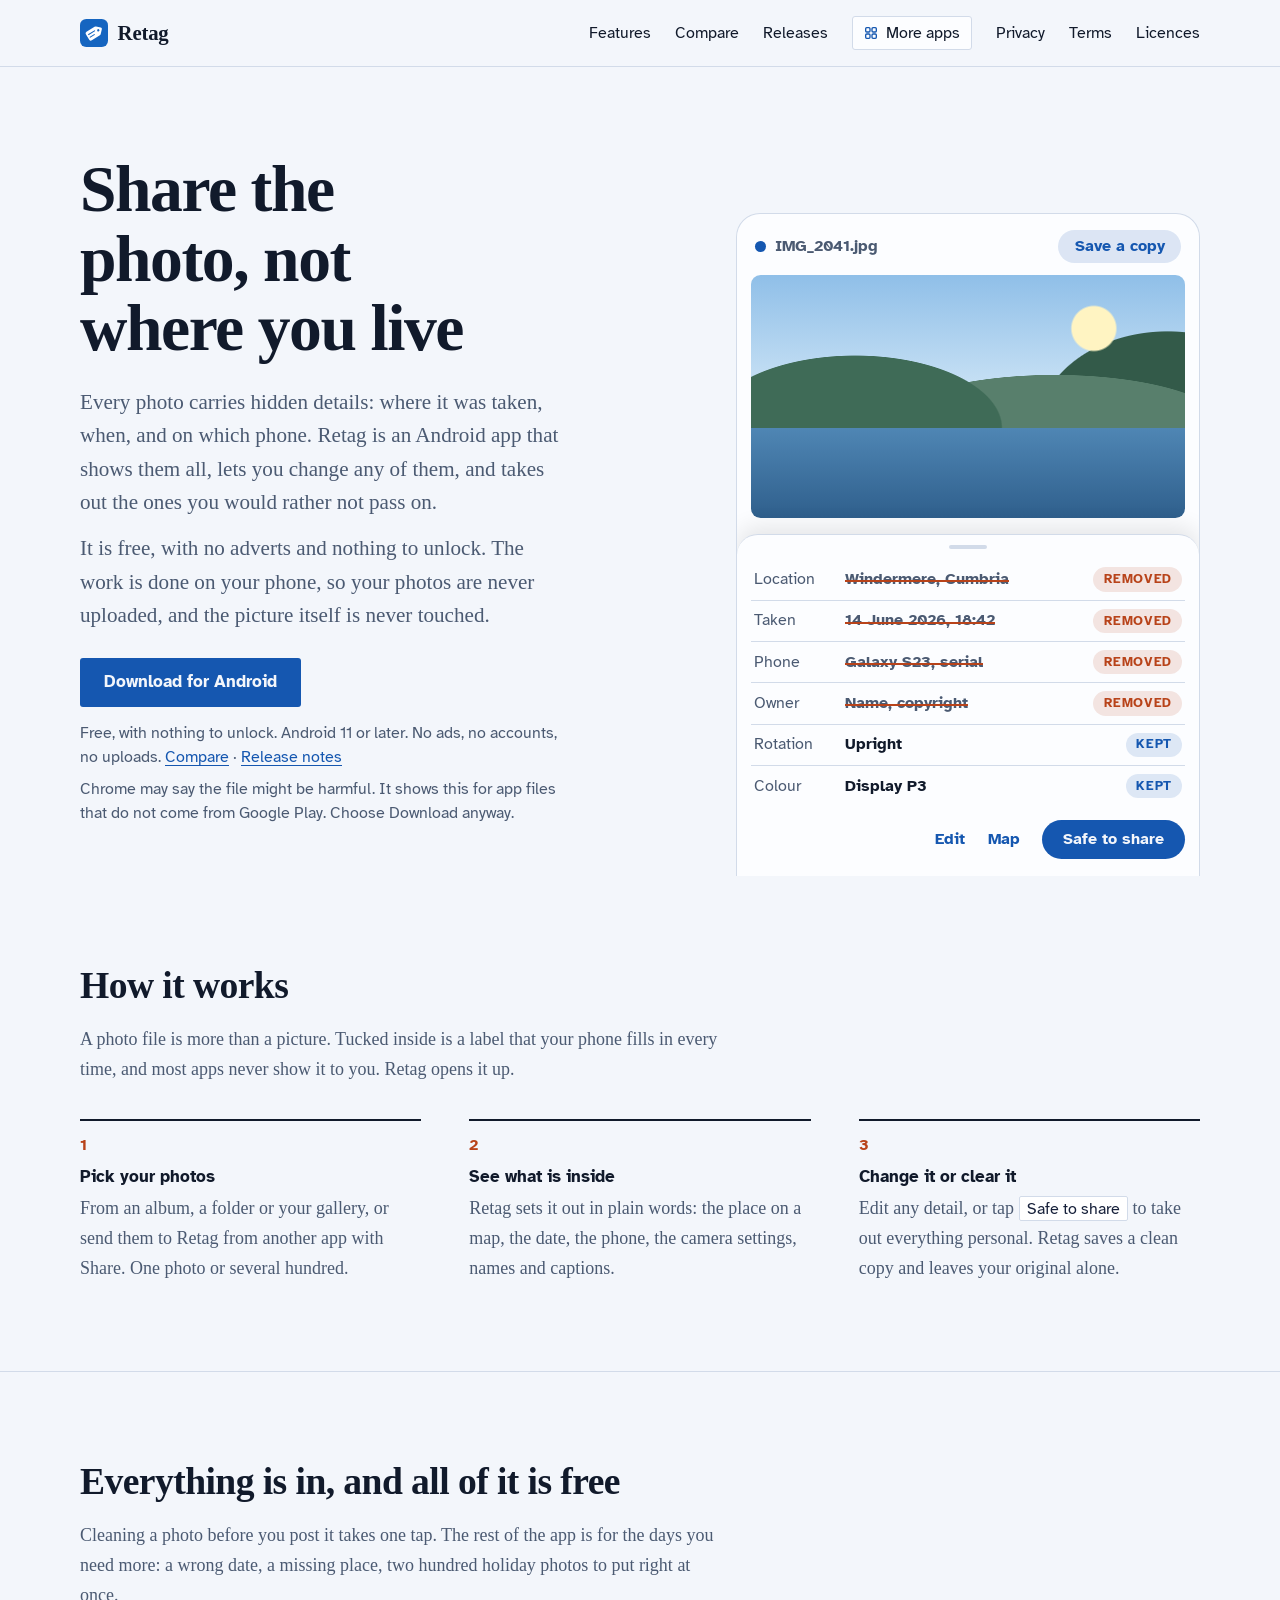
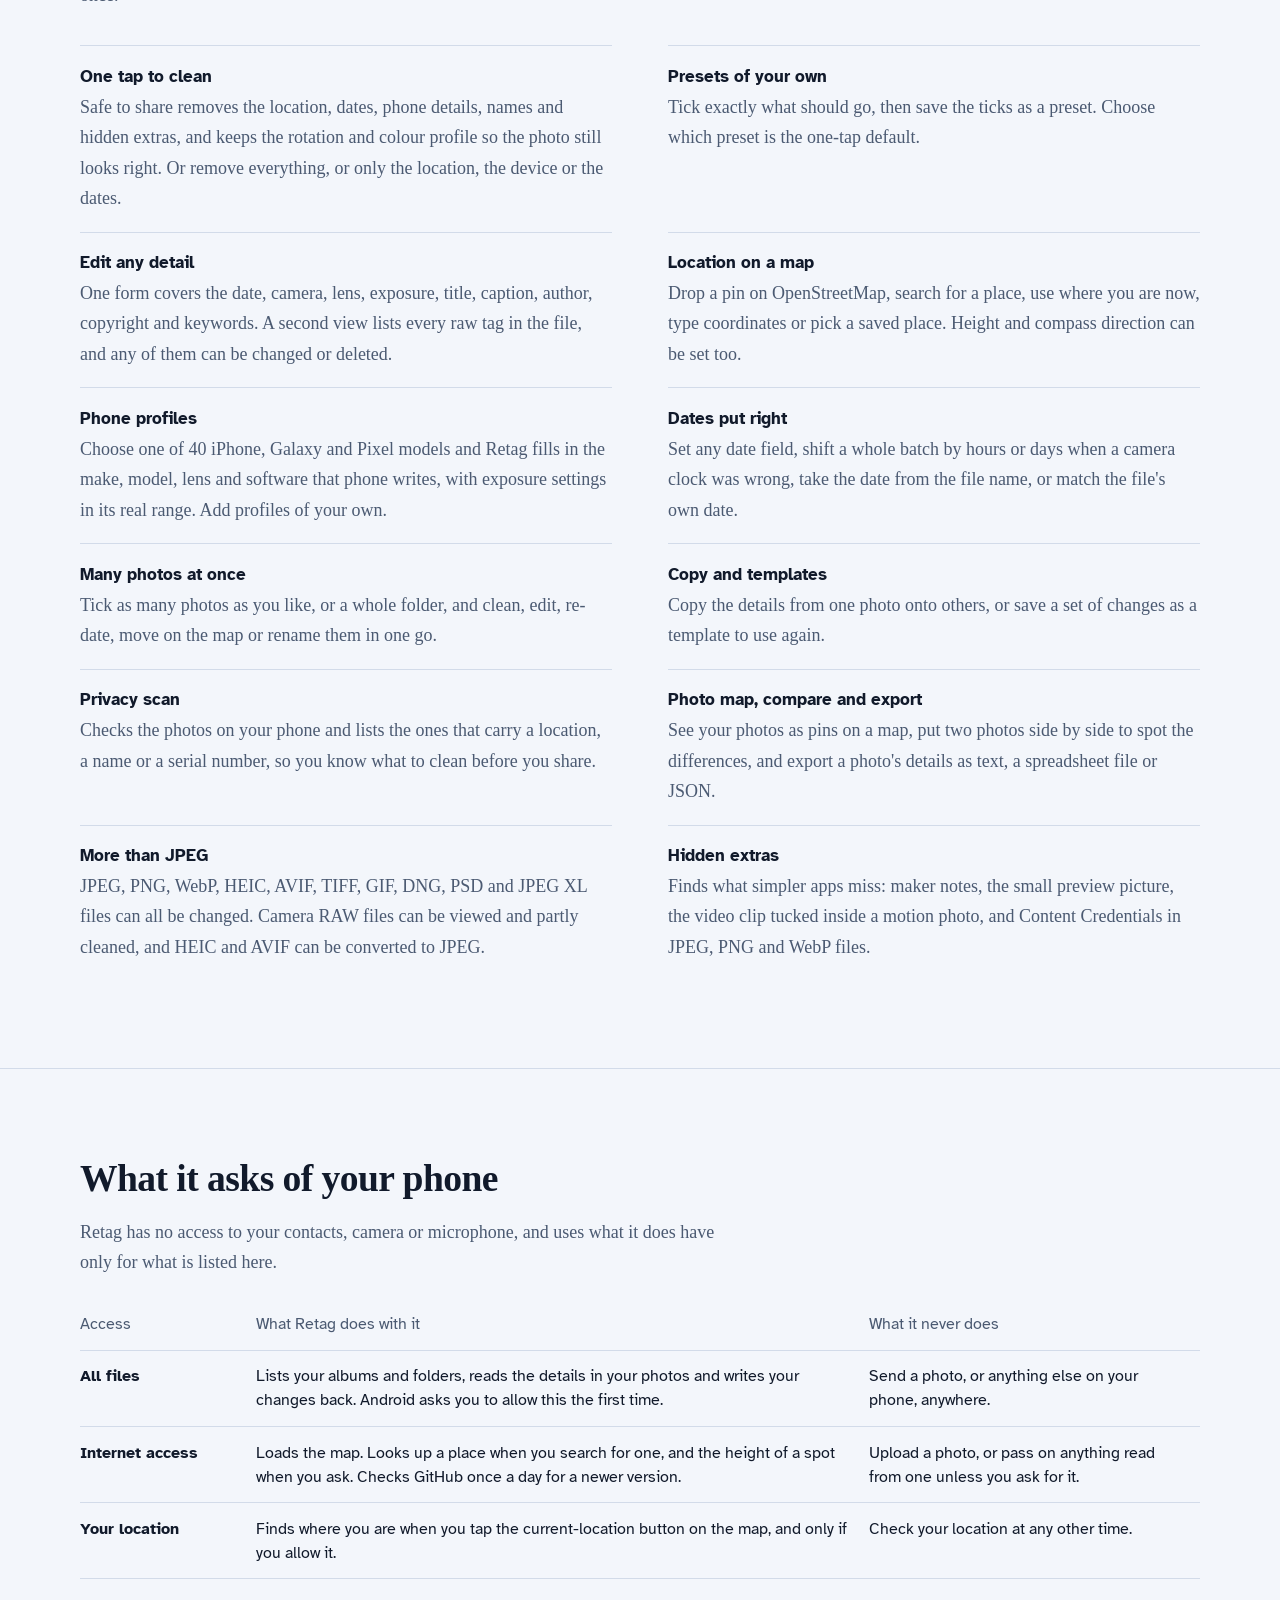
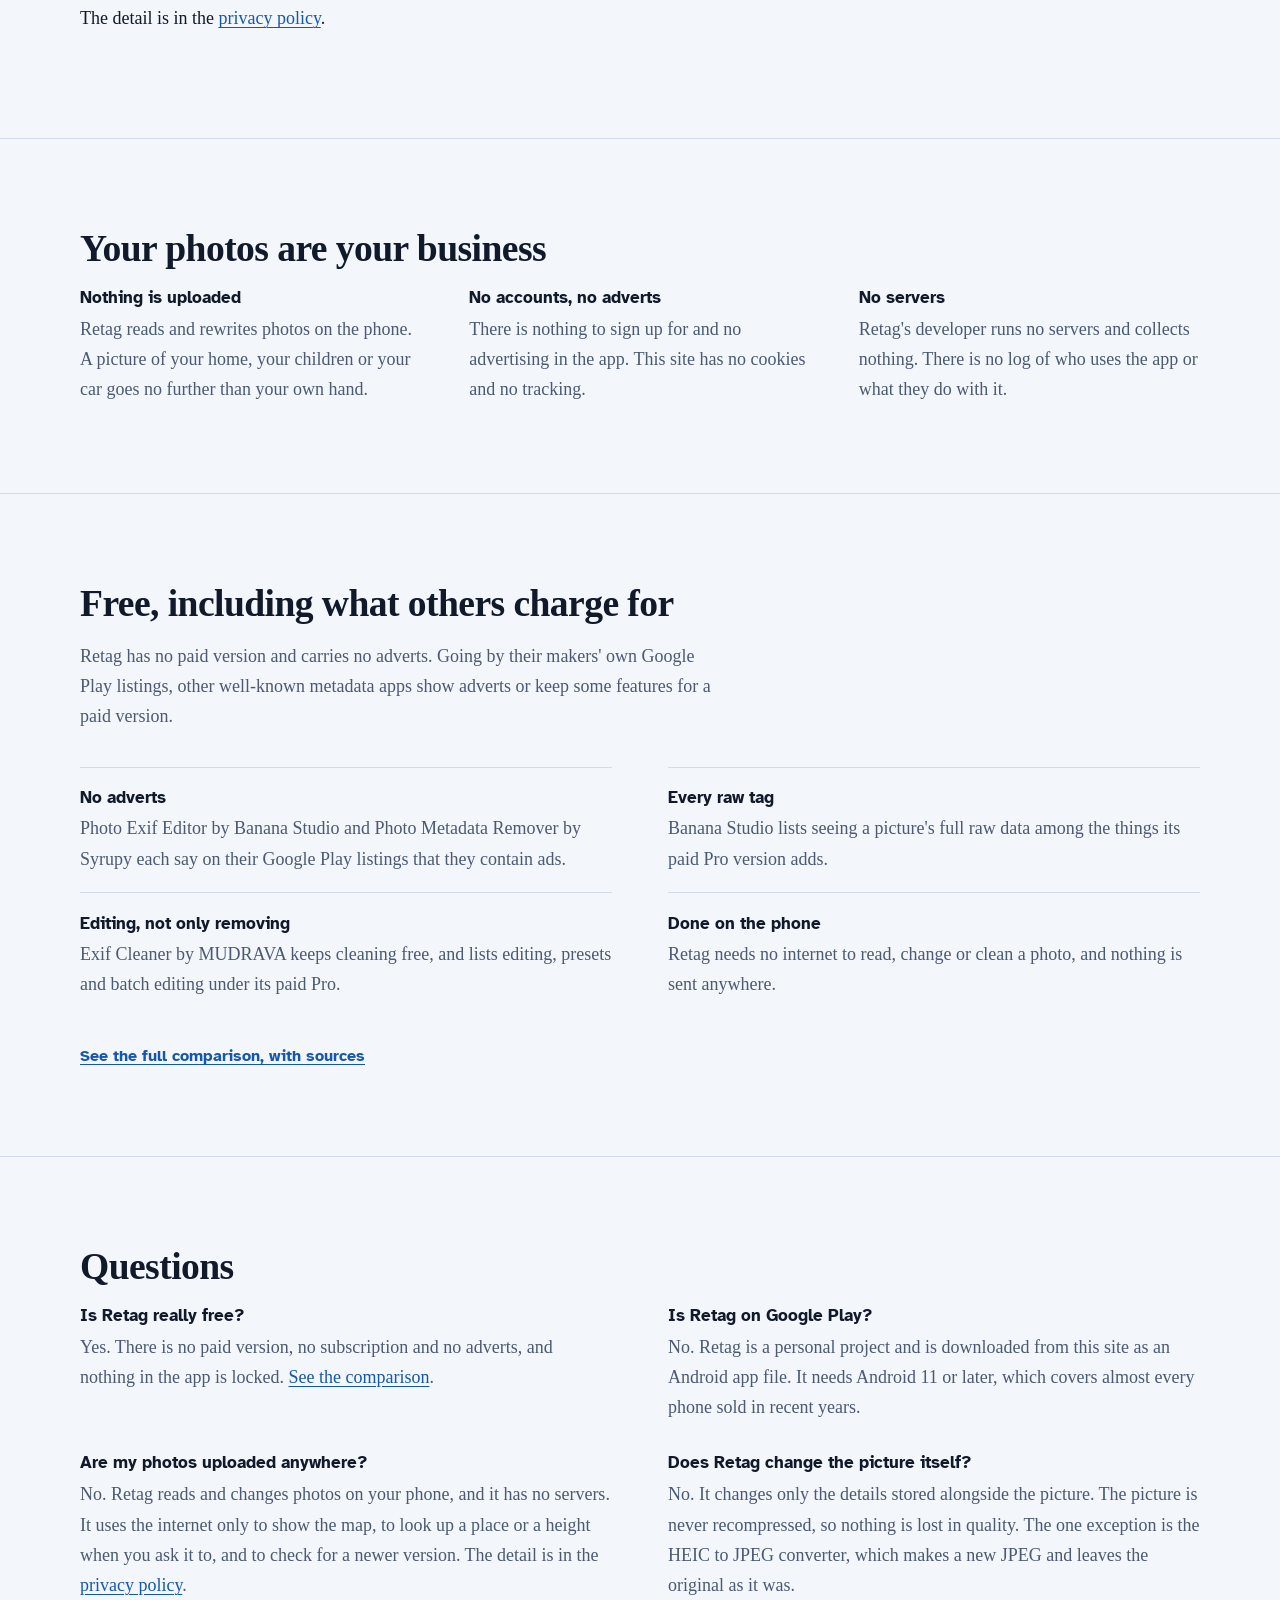
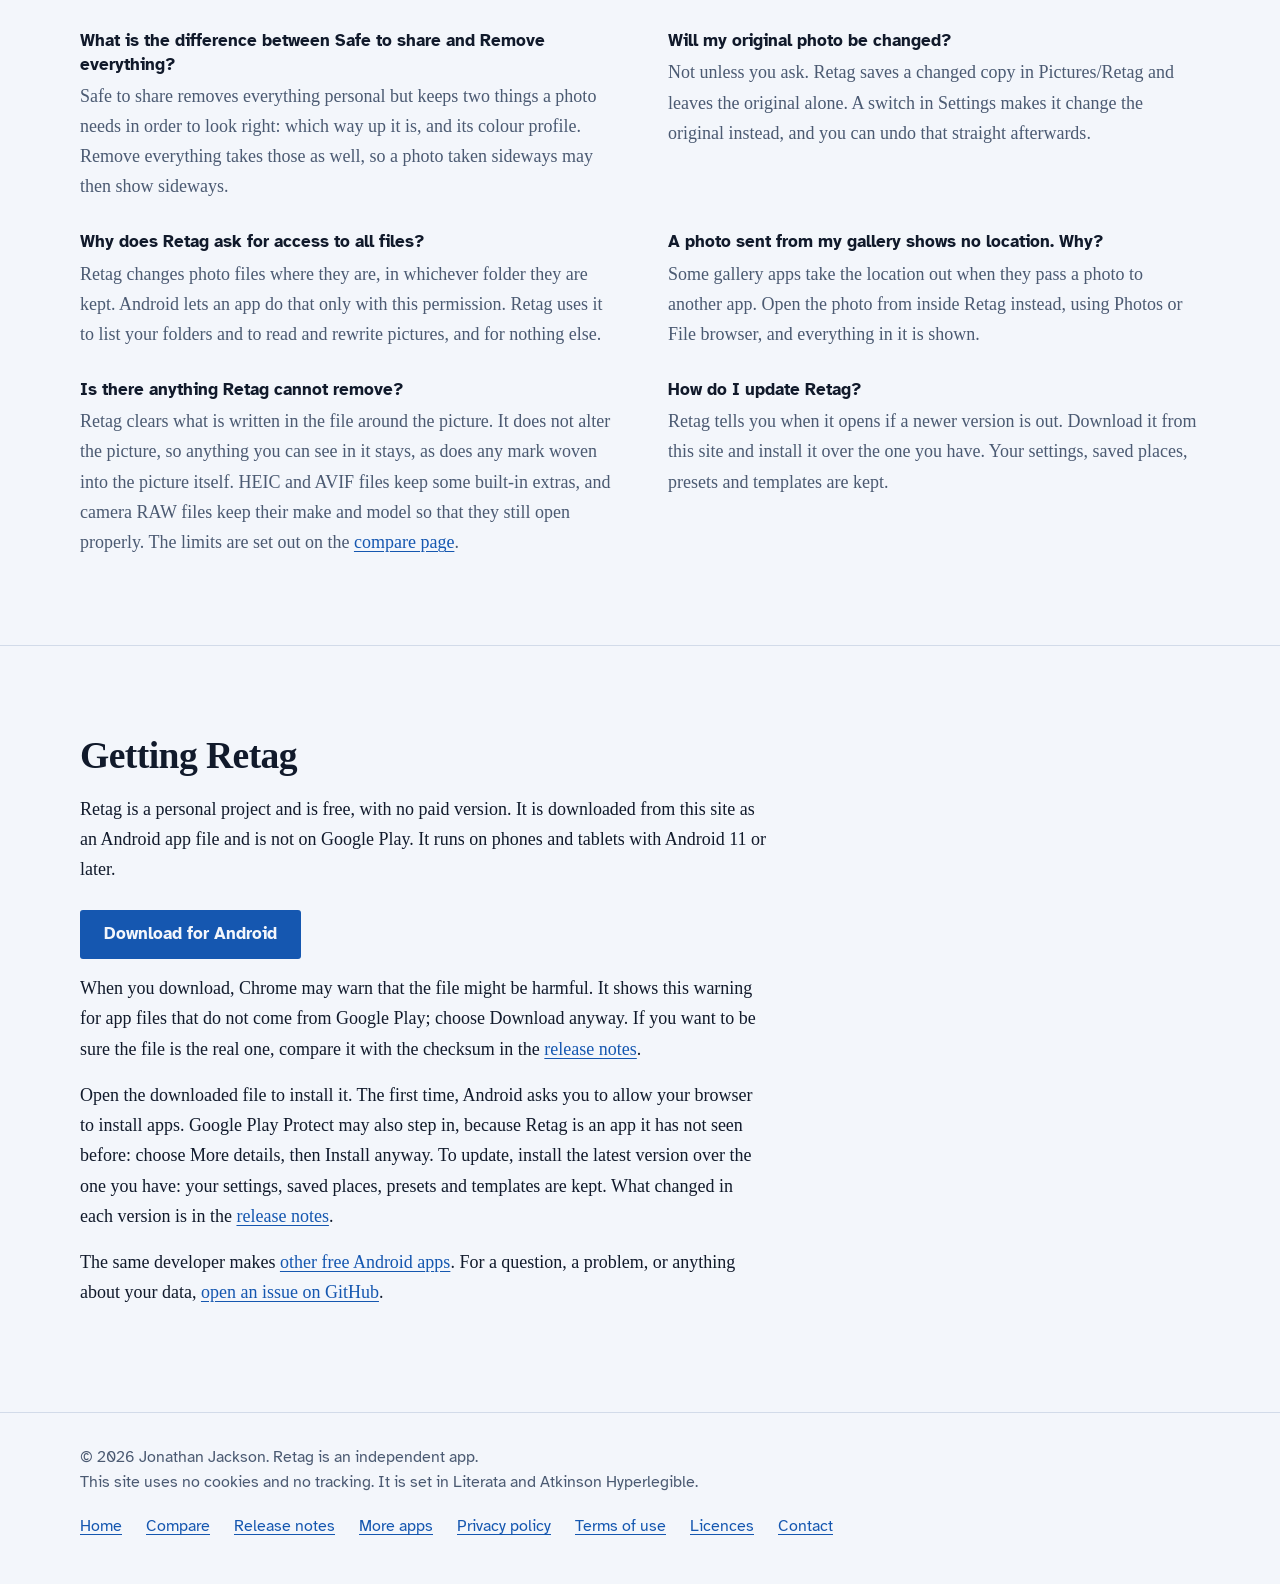
==== index.html @ db30a533 "Add the Retag website" ====
<!DOCTYPE html>
<html lang="en-GB">
<head>
<meta charset="utf-8">
<meta name="viewport" content="width=device-width, initial-scale=1">
<title>Retag: a free photo metadata editor and remover for Android</title>
<meta name="description" content="Retag shows the details hidden inside a photo on your Android phone, such as where and when it was taken, and lets you change or remove them. Free, no adverts, no uploads.">
<meta name="author" content="Jonathan Jackson">
<link rel="canonical" href="https://customgpter.github.io/retag/">
<meta name="theme-color" content="#f3f6fb" media="(prefers-color-scheme: light)">
<meta name="theme-color" content="#0b111c" media="(prefers-color-scheme: dark)">
<meta property="og:type" content="website">
<meta property="og:site_name" content="Retag">
<meta property="og:title" content="Retag: a free photo metadata editor and remover for Android">
<meta property="og:description" content="Retag shows the details hidden inside a photo on your Android phone, such as where and when it was taken, and lets you change or remove them. Free, no adverts, no uploads.">
<meta property="og:url" content="https://customgpter.github.io/retag/">
<meta property="og:image" content="https://customgpter.github.io/retag/assets/og.png">
<meta property="og:image:width" content="1200">
<meta property="og:image:height" content="630">
<meta property="og:image:alt" content="A photo with its location, date and phone details struck out and marked Removed, beside the Retag name">
<meta property="og:locale" content="en_GB">
<meta name="twitter:card" content="summary_large_image">
<link rel="icon" href="assets/favicon.svg" type="image/svg+xml">
<link rel="apple-touch-icon" href="assets/apple-touch-icon.png">
<link rel="preload" href="assets/fonts/literata-latin-700-normal.woff2" as="font" type="font/woff2" crossorigin>
<link rel="preload" href="assets/fonts/literata-latin-400-normal.woff2" as="font" type="font/woff2" crossorigin>
<link rel="stylesheet" href="assets/site.css?v=1">
<script type="application/ld+json">{"@context":"https://schema.org","@type":"SoftwareApplication","name":"Retag","url":"https://customgpter.github.io/retag/","description":"Retag is an Android app that shows the details hidden inside a photo, such as where and when it was taken and on which phone, and lets you change or remove them. The work is done on the phone.","applicationCategory":"MultimediaApplication","applicationSubCategory":"Photo metadata editor","operatingSystem":"Android 11 or later","softwareVersion":"1.0","downloadUrl":"https://github.com/CustomGPTer/retag/releases/latest/download/Retag.apk","releaseNotes":"https://customgpter.github.io/retag/releases.html","offers":{"@type":"Offer","price":"0","priceCurrency":"GBP"},"inLanguage":"en-GB","image":"https://customgpter.github.io/retag/assets/og.png","featureList":["View every detail stored in a photo, grouped in plain words","Safe to share: one tap removes everything personal","Remove everything, location only, device only, dates only, or your own preset","Edit dates, camera, lens, exposure, captions, author and keywords","Set a location on an OpenStreetMap map, by search, by coordinates or from saved places","40 phone profiles, and your own","Shift dates, set them from the file name or match the file date","Bulk clean, edit, rename and export","Copy details between photos and save templates","Privacy scan of the gallery","Photo map and side-by-side compare","JPEG, PNG, WebP, HEIC, AVIF, TIFF, GIF, DNG, PSD and JPEG XL"],"author":{"@type":"Person","name":"Jonathan Jackson"}}</script>
<script type="application/ld+json">{"@context":"https://schema.org","@type":"WebSite","name":"Retag","url":"https://customgpter.github.io/retag/","inLanguage":"en-GB"}</script>
<script type="application/ld+json">{"@context":"https://schema.org","@type":"FAQPage","mainEntity":[{"@type":"Question","name":"Is Retag really free?","acceptedAnswer":{"@type":"Answer","text":"Yes. There is no paid version, no subscription and no adverts, and nothing in the app is locked."}},{"@type":"Question","name":"Is Retag on Google Play?","acceptedAnswer":{"@type":"Answer","text":"No. Retag is a personal project and is downloaded from this site as an Android app file. It needs Android 11 or later, which covers almost every phone sold in recent years."}},{"@type":"Question","name":"Are my photos uploaded anywhere?","acceptedAnswer":{"@type":"Answer","text":"No. Retag reads and changes photos on your phone, and it has no servers. It uses the internet only to show the map, to look up a place or a height when you ask it to, and to check for a newer version."}},{"@type":"Question","name":"Does Retag change the picture itself?","acceptedAnswer":{"@type":"Answer","text":"No. It changes only the details stored alongside the picture. The picture is never recompressed, so nothing is lost in quality. The one exception is the HEIC to JPEG converter, which makes a new JPEG and leaves the original as it was."}},{"@type":"Question","name":"What is the difference between Safe to share and Remove everything?","acceptedAnswer":{"@type":"Answer","text":"Safe to share removes everything personal but keeps two things a photo needs in order to look right: which way up it is, and its colour profile. Remove everything takes those as well, so a photo taken sideways may then show sideways."}},{"@type":"Question","name":"Will my original photo be changed?","acceptedAnswer":{"@type":"Answer","text":"Not unless you ask. Retag saves a changed copy in Pictures/Retag and leaves the original alone. A switch in Settings makes it change the original instead, and you can undo that straight afterwards."}},{"@type":"Question","name":"Why does Retag ask for access to all files?","acceptedAnswer":{"@type":"Answer","text":"Retag changes photo files where they are, in whichever folder they are kept. Android lets an app do that only with this permission. Retag uses it to list your folders and to read and rewrite pictures, and for nothing else."}},{"@type":"Question","name":"A photo sent from my gallery shows no location. Why?","acceptedAnswer":{"@type":"Answer","text":"Some gallery apps take the location out when they pass a photo to another app. Open the photo from inside Retag instead, using Photos or File browser, and everything in it is shown."}},{"@type":"Question","name":"Is there anything Retag cannot remove?","acceptedAnswer":{"@type":"Answer","text":"Retag clears what is written in the file around the picture. It does not alter the picture, so anything you can see in it stays, as does any mark woven into the picture itself. HEIC and AVIF files keep some built-in extras, and camera RAW files keep their make and model so that they still open properly."}},{"@type":"Question","name":"How do I update Retag?","acceptedAnswer":{"@type":"Answer","text":"Retag tells you when it opens if a newer version is out. Download it from this site and install it over the one you have. Your settings, saved places, presets and templates are kept."}}]}</script>
</head>
<body>
<a class="skip" href="#main">Skip to content</a>
<header class="masthead">
<div class="wrap">
<a class="brand" href="./" aria-label="Retag home"><svg viewBox="0 0 108 108" aria-hidden="true"><rect width="108" height="108" rx="24" fill="#1565c0"/><g transform="translate(54 54) scale(1.22) rotate(-32) translate(-54 -54)"><path fill="#fff" d="M36 38h30a6 6 0 0 1 4.2 1.8l11 11a4.5 4.5 0 0 1 0 6.4l-11 11a6 6 0 0 1-4.2 1.8H36a6 6 0 0 1-6-6V44a6 6 0 0 1 6-6z"/><circle cx="70" cy="54" r="3.6" fill="#1565c0"/><path fill="#1565c0" d="M37 47.5h22a1.75 1.75 0 0 1 0 3.5H37a1.75 1.75 0 0 1 0-3.5zM37 57h15a1.75 1.75 0 0 1 0 3.5H37a1.75 1.75 0 0 1 0-3.5z"/></g></svg><span>Retag</span></a>
<nav aria-label="Main"><ul><li><a href="./#features">Features</a></li><li><a href="compare.html">Compare</a></li><li><a href="releases.html">Releases</a></li><li><a class="more-apps" href="more-apps.html"><svg viewBox="0 0 24 24" aria-hidden="true"><rect x="4" y="4" width="6.5" height="6.5" rx="1.6"/><rect x="13.5" y="4" width="6.5" height="6.5" rx="1.6"/><rect x="4" y="13.5" width="6.5" height="6.5" rx="1.6"/><rect x="13.5" y="13.5" width="6.5" height="6.5" rx="1.6"/></svg>More apps</a></li><li><a href="privacy.html">Privacy</a></li><li><a href="terms.html">Terms</a></li><li><a href="licences.html">Licences</a></li></ul></nav>
</div>
</header>
<main id="main">
<div class="hero">
<div class="wrap hero-grid">
<div class="hero-copy">
<h1>Share the photo, not where you live</h1>
<p class="lede">Every photo carries hidden details: where it was taken, when, and on which phone. Retag is an Android app that shows them all, lets you change any of them, and takes out the ones you would rather not pass on.</p>
<p class="lede">It is free, with no adverts and nothing to unlock. The work is done on your phone, so your photos are never uploaded, and the picture itself is never touched.</p>
<p class="get"><a class="button" href="https://github.com/CustomGPTer/retag/releases/latest/download/Retag.apk">Download for Android</a></p>
<p class="facts">Free, with nothing to unlock. Android 11 or later. No ads, no accounts, no uploads. <a href="compare.html">Compare</a> &middot; <a href="releases.html">Release notes</a></p>
<p class="facts">Chrome may say the file might be harmful. It shows this for app files that do not come from Google Play. Choose Download anyway.</p>
</div>
<div class="demo" role="img" aria-label="A photo of a lake in Retag, with a pin marking where it was taken. Below it are the details hidden in the file: location, date taken, phone and owner. Each is struck out in turn and marked Removed, and the pin lifts off the photo. Rotation and colour are marked Kept. The buttons underneath read Edit, Map and Safe to share."><div class="view"><div class="bar"><span class="dot"></span><span>IMG_2041.jpg</span><span class="next">Save a copy</span></div><div class="stage"><svg class="pin" viewBox="0 0 40 52" aria-hidden="true"><path fill="#b8431a" d="M20 1C9.5 1 1 9.4 1 19.8 1 33.6 20 51 20 51s19-17.4 19-31.2C39 9.4 30.5 1 20 1z"/><circle cx="20" cy="19.5" r="7" fill="#fff"/></svg><span class="where">54.3807&deg; N, 2.9068&deg; W</span></div></div><div class="sheet"><ul class="rows"><li class="row go" style="--i:0;--j:0"><span class="k">Location</span><span class="v">Windermere, Cumbria</span><span class="t">Removed</span></li><li class="row go" style="--i:1;--j:1"><span class="k">Taken</span><span class="v">14 June 2026, 18:42</span><span class="t">Removed</span></li><li class="row go" style="--i:2;--j:2"><span class="k">Phone</span><span class="v">Galaxy S23, serial</span><span class="t">Removed</span></li><li class="row go" style="--i:3;--j:3"><span class="k">Owner</span><span class="v">Name, copyright</span><span class="t">Removed</span></li><li class="row keep" style="--i:4;--j:4"><span class="k">Rotation</span><span class="v">Upright</span><span class="t">Kept</span></li><li class="row keep" style="--i:5;--j:5"><span class="k">Colour</span><span class="v">Display P3</span><span class="t">Kept</span></li></ul><div class="acts"><span>Edit</span><span>Map</span><span class="do">Safe to share</span></div></div></div>
</div>
</div>

<section id="how" aria-labelledby="how-h">
<div class="wrap">
<h2 id="how-h">How it works</h2>
<p class="intro">A photo file is more than a picture. Tucked inside is a label that your phone fills in every time, and most apps never show it to you. Retag opens it up.</p>
<ol class="steps">
<li><h3>Pick your photos</h3><p>From an album, a folder or your gallery, or send them to Retag from another app with Share. One photo or several hundred.</p></li>
<li><h3>See what is inside</h3><p>Retag sets it out in plain words: the place on a map, the date, the phone, the camera settings, names and captions.</p></li>
<li><h3>Change it or clear it</h3><p>Edit any detail, or tap <span class="path">Safe to share</span> to take out everything personal. Retag saves a clean copy and leaves your original alone.</p></li>
</ol>
</div>
</section>

<section id="features" aria-labelledby="features-h">
<div class="wrap">
<h2 id="features-h">Everything is in, and all of it is free</h2>
<p class="intro">Cleaning a photo before you post it takes one tap. The rest of the app is for the days you need more: a wrong date, a missing place, two hundred holiday photos to put right at once.</p>
<dl class="features">
<div><dt>One tap to clean</dt><dd>Safe to share removes the location, dates, phone details, names and hidden extras, and keeps the rotation and colour profile so the photo still looks right. Or remove everything, or only the location, the device or the dates.</dd></div>
<div><dt>Presets of your own</dt><dd>Tick exactly what should go, then save the ticks as a preset. Choose which preset is the one-tap default.</dd></div>
<div><dt>Edit any detail</dt><dd>One form covers the date, camera, lens, exposure, title, caption, author, copyright and keywords. A second view lists every raw tag in the file, and any of them can be changed or deleted.</dd></div>
<div><dt>Location on a map</dt><dd>Drop a pin on OpenStreetMap, search for a place, use where you are now, type coordinates or pick a saved place. Height and compass direction can be set too.</dd></div>
<div><dt>Phone profiles</dt><dd>Choose one of 40 iPhone, Galaxy and Pixel models and Retag fills in the make, model, lens and software that phone writes, with exposure settings in its real range. Add profiles of your own.</dd></div>
<div><dt>Dates put right</dt><dd>Set any date field, shift a whole batch by hours or days when a camera clock was wrong, take the date from the file name, or match the file's own date.</dd></div>
<div><dt>Many photos at once</dt><dd>Tick as many photos as you like, or a whole folder, and clean, edit, re-date, move on the map or rename them in one go.</dd></div>
<div><dt>Copy and templates</dt><dd>Copy the details from one photo onto others, or save a set of changes as a template to use again.</dd></div>
<div><dt>Privacy scan</dt><dd>Checks the photos on your phone and lists the ones that carry a location, a name or a serial number, so you know what to clean before you share.</dd></div>
<div><dt>Photo map, compare and export</dt><dd>See your photos as pins on a map, put two photos side by side to spot the differences, and export a photo's details as text, a spreadsheet file or JSON.</dd></div>
<div><dt>More than JPEG</dt><dd>JPEG, PNG, WebP, HEIC, AVIF, TIFF, GIF, DNG, PSD and JPEG XL files can all be changed. Camera RAW files can be viewed and partly cleaned, and HEIC and AVIF can be converted to JPEG.</dd></div>
<div><dt>Hidden extras</dt><dd>Finds what simpler apps miss: maker notes, the small preview picture, the video clip tucked inside a motion photo, and Content Credentials in JPEG, PNG and WebP files.</dd></div>
</dl>
</div>
</section>

<section id="permissions" aria-labelledby="permissions-h">
<div class="wrap">
<h2 id="permissions-h">What it asks of your phone</h2>
<p class="intro">Retag has no access to your contacts, camera or microphone, and uses what it does have only for what is listed here.</p>
<div class="scroll">
<table>
<thead><tr><th scope="col">Access</th><th scope="col">What Retag does with it</th><th scope="col">What it never does</th></tr></thead>
<tbody>
<tr><th scope="row">All files</th><td>Lists your albums and folders, reads the details in your photos and writes your changes back. Android asks you to allow this the first time.</td><td>Send a photo, or anything else on your phone, anywhere.</td></tr>
<tr><th scope="row">Internet access</th><td>Loads the map. Looks up a place when you search for one, and the height of a spot when you ask. Checks GitHub once a day for a newer version.</td><td>Upload a photo, or pass on anything read from one unless you ask for it.</td></tr>
<tr><th scope="row">Your location</th><td>Finds where you are when you tap the current-location button on the map, and only if you allow it.</td><td>Check your location at any other time.</td></tr>
</tbody>
</table>
</div>
<p class="after-table">The detail is in the <a href="privacy.html">privacy policy</a>.</p>
</div>
</section>

<section id="privacy" aria-labelledby="privacy-h">
<div class="wrap">
<h2 id="privacy-h">Your photos are your business</h2>
<ul class="plain">
<li><h3>Nothing is uploaded</h3><p>Retag reads and rewrites photos on the phone. A picture of your home, your children or your car goes no further than your own hand.</p></li>
<li><h3>No accounts, no adverts</h3><p>There is nothing to sign up for and no advertising in the app. This site has no cookies and no tracking.</p></li>
<li><h3>No servers</h3><p>Retag's developer runs no servers and collects nothing. There is no log of who uses the app or what they do with it.</p></li>
</ul>
</div>
</section>

<section id="free" aria-labelledby="free-h">
<div class="wrap">
<h2 id="free-h">Free, including what others charge for</h2>
<p class="intro">Retag has no paid version and carries no adverts. Going by their makers' own Google Play listings, other well-known metadata apps show adverts or keep some features for a paid version.</p>
<dl class="features">
<div><dt>No adverts</dt><dd>Photo Exif Editor by Banana Studio and Photo Metadata Remover by Syrupy each say on their Google Play listings that they contain ads.</dd></div>
<div><dt>Every raw tag</dt><dd>Banana Studio lists seeing a picture's full raw data among the things its paid Pro version adds.</dd></div>
<div><dt>Editing, not only removing</dt><dd>Exif Cleaner by MUDRAVA keeps cleaning free, and lists editing, presets and batch editing under its paid Pro.</dd></div>
<div><dt>Done on the phone</dt><dd>Retag needs no internet to read, change or clean a photo, and nothing is sent anywhere.</dd></div>
</dl>
<p class="more"><a href="compare.html">See the full comparison, with sources</a></p>
</div>
</section>

<section id="questions" aria-labelledby="questions-h">
<div class="wrap">
<h2 id="questions-h">Questions</h2>
<div class="faq">
<div><h3>Is Retag really free?</h3><p>Yes. There is no paid version, no subscription and no adverts, and nothing in the app is locked. <a href="compare.html">See the comparison</a>.</p></div><div><h3>Is Retag on Google Play?</h3><p>No. Retag is a personal project and is downloaded from this site as an Android app file. It needs Android 11 or later, which covers almost every phone sold in recent years.</p></div><div><h3>Are my photos uploaded anywhere?</h3><p>No. Retag reads and changes photos on your phone, and it has no servers. It uses the internet only to show the map, to look up a place or a height when you ask it to, and to check for a newer version. The detail is in the <a href="privacy.html#services">privacy policy</a>.</p></div><div><h3>Does Retag change the picture itself?</h3><p>No. It changes only the details stored alongside the picture. The picture is never recompressed, so nothing is lost in quality. The one exception is the HEIC to JPEG converter, which makes a new JPEG and leaves the original as it was.</p></div><div><h3>What is the difference between Safe to share and Remove everything?</h3><p>Safe to share removes everything personal but keeps two things a photo needs in order to look right: which way up it is, and its colour profile. Remove everything takes those as well, so a photo taken sideways may then show sideways.</p></div><div><h3>Will my original photo be changed?</h3><p>Not unless you ask. Retag saves a changed copy in Pictures/Retag and leaves the original alone. A switch in Settings makes it change the original instead, and you can undo that straight afterwards.</p></div><div><h3>Why does Retag ask for access to all files?</h3><p>Retag changes photo files where they are, in whichever folder they are kept. Android lets an app do that only with this permission. Retag uses it to list your folders and to read and rewrite pictures, and for nothing else.</p></div><div><h3>A photo sent from my gallery shows no location. Why?</h3><p>Some gallery apps take the location out when they pass a photo to another app. Open the photo from inside Retag instead, using Photos or File browser, and everything in it is shown.</p></div><div><h3>Is there anything Retag cannot remove?</h3><p>Retag clears what is written in the file around the picture. It does not alter the picture, so anything you can see in it stays, as does any mark woven into the picture itself. HEIC and AVIF files keep some built-in extras, and camera RAW files keep their make and model so that they still open properly. The limits are set out on the <a href="compare.html#honest">compare page</a>.</p></div><div><h3>How do I update Retag?</h3><p>Retag tells you when it opens if a newer version is out. Download it from this site and install it over the one you have. Your settings, saved places, presets and templates are kept.</p></div>
</div>
</div>
</section>

<section id="get" aria-labelledby="get-h">
<div class="wrap"><div class="measure">
<h2 id="get-h">Getting Retag</h2>
<p>Retag is a personal project and is free, with no paid version. It is downloaded from this site as an Android app file and is not on Google Play. It runs on phones and tablets with Android 11 or later.</p>
<p class="get"><a class="button" href="https://github.com/CustomGPTer/retag/releases/latest/download/Retag.apk">Download for Android</a></p>
<p>When you download, Chrome may warn that the file might be harmful. It shows this warning for app files that do not come from Google Play; choose Download anyway. If you want to be sure the file is the real one, compare it with the checksum in the <a href="releases.html#checking">release notes</a>.</p>
<p>Open the downloaded file to install it. The first time, Android asks you to allow your browser to install apps. Google Play Protect may also step in, because Retag is an app it has not seen before: choose More details, then Install anyway. To update, install the latest version over the one you have: your settings, saved places, presets and templates are kept. What changed in each version is in the <a href="releases.html">release notes</a>.</p>
<p>The same developer makes <a href="more-apps.html">other free Android apps</a>. For a question, a problem, or anything about your data, <a href="https://github.com/CustomGPTer/retag/issues">open an issue on GitHub</a>.</p>
</div></div>
</section>
</main>
<footer class="colophon">
<div class="wrap">
<div>
<p>&copy; 2026 Jonathan Jackson. Retag is an independent app.</p>
<p>This site uses no cookies and no tracking. It is set in Literata and Atkinson Hyperlegible.</p>
</div>
<nav aria-label="Footer"><ul>
<li><a href="./">Home</a></li>
<li><a href="compare.html">Compare</a></li>
<li><a href="releases.html">Release notes</a></li>
<li><a href="more-apps.html">More apps</a></li>
<li><a href="privacy.html">Privacy policy</a></li>
<li><a href="terms.html">Terms of use</a></li>
<li><a href="licences.html">Licences</a></li>
<li><a href="https://github.com/CustomGPTer/retag/issues">Contact</a></li>
</ul></nav>
</div>
</footer>
</body>
</html>
---- assets/site.css ----
@font-face{font-family:"Literata";src:url("fonts/literata-latin-400-normal.woff2") format("woff2");font-weight:400;font-style:normal;font-display:swap}
@font-face{font-family:"Literata";src:url("fonts/literata-latin-400-italic.woff2") format("woff2");font-weight:400;font-style:italic;font-display:swap}
@font-face{font-family:"Literata";src:url("fonts/literata-latin-700-normal.woff2") format("woff2");font-weight:700;font-style:normal;font-display:swap}
@font-face{font-family:"Atkinson Hyperlegible";src:url("fonts/atkinson-hyperlegible-latin-400-normal.woff2") format("woff2");font-weight:400;font-style:normal;font-display:swap}
@font-face{font-family:"Atkinson Hyperlegible";src:url("fonts/atkinson-hyperlegible-latin-700-normal.woff2") format("woff2");font-weight:700;font-style:normal;font-display:swap}

:root{
  --paper:#f3f6fb; --sheet:#fcfdff; --ink:#111a2b; --soft:#4b5a72; --rule:#d2dbe9;
  --key:#1557b0; --mark:#b8431a; --label:#ffffff; --label-ink:#16203a;
  --serif:"Literata",Georgia,"Times New Roman",serif;
  --sans:"Atkinson Hyperlegible",system-ui,-apple-system,"Segoe UI",Roboto,sans-serif;
  color-scheme:light dark;
}
@media (prefers-color-scheme:dark){
  :root{--paper:#0b111c; --sheet:#121a29; --ink:#e7edf7; --soft:#a3b2c9; --rule:#243049;
    --key:#9cc4ff; --mark:#ffb086; --label:#182236; --label-ink:#e7edf7}
}

*,*::before,*::after{box-sizing:border-box}
html{-webkit-text-size-adjust:100%;scroll-behavior:smooth}
@media (prefers-reduced-motion:reduce){html{scroll-behavior:auto}}
body{margin:0;background:var(--paper);color:var(--ink);font:400 1.125rem/1.68 var(--serif);text-rendering:optimizeLegibility}
img,svg{max-width:100%;display:block}
a{color:var(--key);text-decoration-thickness:.06em;text-underline-offset:.18em}
a:hover{text-decoration-thickness:.12em}
:focus-visible{outline:3px solid var(--mark);outline-offset:3px;border-radius:2px}
code{font:.9em/1 ui-monospace,SFMono-Regular,Menlo,Consolas,monospace;overflow-wrap:anywhere}
.skip{position:absolute;left:-999px;top:0;background:var(--ink);color:var(--paper);padding:.6rem 1rem;z-index:10}
.skip:focus{left:.5rem;top:.5rem}

.wrap{width:min(70rem,100% - 2.5rem);margin-inline:auto}
.measure{max-width:43rem}

/* ---------- masthead */
.masthead{border-bottom:1px solid var(--rule)}
.masthead .wrap{display:flex;flex-wrap:wrap;align-items:center;justify-content:space-between;gap:.5rem 2rem;padding-block:1rem}
.brand{display:inline-flex;align-items:center;gap:.6rem;font:700 1.3rem/1 var(--serif);color:var(--ink);text-decoration:none;letter-spacing:-.01em}
.brand svg{width:1.75rem;height:1.75rem;flex:none}
.masthead nav ul{display:flex;flex-wrap:wrap;gap:.25rem 1.5rem;list-style:none;margin:0;padding:0;font:400 1rem/1.4 var(--sans)}
.masthead nav a{color:var(--ink);text-decoration:none;padding-block:.35rem;display:inline-block}
.masthead nav a:hover,.masthead nav a[aria-current="page"]{text-decoration:underline;text-decoration-color:var(--mark);text-decoration-thickness:.14em;text-underline-offset:.4em}

/* ---------- hero */
.hero{padding-block:clamp(2.5rem,7vw,5.5rem) 0}
.hero-grid{display:grid;gap:clamp(2rem,5vw,4rem);align-items:end}
@media (min-width:60rem){.hero-grid{grid-template-columns:minmax(0,5fr) minmax(0,6fr)}}
.hero-copy{padding-bottom:clamp(1rem,4vw,3.5rem)}
h1{font:700 clamp(2.5rem,6.2vw,4.1rem)/1.06 var(--serif);letter-spacing:-.022em;margin:0 0 1.4rem;text-wrap:balance}
.lede{font-size:clamp(1.15rem,2.1vw,1.32rem);line-height:1.58;color:var(--soft);margin:0 0 1.4rem;max-width:33rem}
.facts{font:400 1rem/1.5 var(--sans);color:var(--soft);margin:0}

/* the demo: the one place the page shows off */
.demo{font:400 clamp(.82rem,1.5vw,1rem)/1.3 var(--sans);width:100%;max-width:29rem;margin-inline:auto;border:1px solid var(--rule);border-bottom:0;border-radius:1.5em 1.5em 0 0;background:var(--sheet);overflow:hidden}
@media (min-width:60rem){.demo{margin-inline:auto 0}}
.view{position:relative;padding:.9em .9em 2.3em}
.bar{display:flex;align-items:center;gap:.6em;color:var(--soft);white-space:nowrap;padding:.1em .2em .75em;font-weight:700}
.bar .dot{width:.7em;height:.7em;border-radius:50%;background:var(--key);flex:none}
.bar .next{margin-left:auto;background:color-mix(in srgb,var(--key) 14%,transparent);color:var(--key);border-radius:2em;padding:.38em 1.05em}
.stage{position:relative;aspect-ratio:16/9;border-radius:.6em;overflow:hidden;
  background:linear-gradient(180deg,transparent 0 63%,#4f86b4 63%,#2f5f8c 100%),
    radial-gradient(circle at 79% 22%,#fff4c2 0 5.5%,transparent 6%),
    radial-gradient(ellipse 34% 30% at 24% 63%,#3f6b57 0 99%,transparent 100%),
    radial-gradient(ellipse 40% 22% at 70% 63%,#587f6c 0 99%,transparent 100%),
    radial-gradient(ellipse 30% 40% at 96% 63%,#335a49 0 99%,transparent 100%),
    linear-gradient(180deg,#8fbfe8 0,#dcedf9 63%)}
.pin{position:absolute;left:41%;top:16%;width:2.5em;height:3.2em;opacity:0;transform:translateY(-.7em);filter:drop-shadow(0 .25em .35em rgba(0,0,0,.3))}
.where{position:absolute;left:.7em;bottom:.7em;background:rgba(13,20,34,.74);color:#fff;border-radius:2em;padding:.3em .8em;font-weight:700;font-size:.9em;opacity:0;transform:translateY(-.7em)}
.sheet{position:relative;border-top:1px solid var(--rule);border-radius:1.3em 1.3em 0 0;margin-top:-1.3em;background:var(--sheet);padding:1.5em .9em 1.1em;box-shadow:0 -.5em 1.4em rgba(0,0,0,.09)}
.sheet::before{content:"";position:absolute;left:50%;top:.6em;width:2.4em;height:.26em;margin-left:-1.2em;border-radius:1em;background:var(--rule)}
.rows{list-style:none;margin:0;padding:0}
.row{display:grid;grid-template-columns:4.9em minmax(0,1fr) auto;align-items:center;gap:.8em;padding:.5em .15em;border-top:1px solid var(--rule)}
.row:first-child{border-top:0}
.row .k{color:var(--soft)}
.row .v{position:relative;justify-self:start;max-width:100%;font-weight:700;color:var(--ink);white-space:nowrap;overflow:hidden;text-overflow:ellipsis}
.row.go .v{color:var(--soft)}
.row.go .v::after{content:"";position:absolute;left:0;right:0;top:54%;height:.1em;background:var(--mark);transform-origin:left center}
.row .t{font-weight:700;font-size:.8em;letter-spacing:.05em;text-transform:uppercase;border-radius:2em;padding:.3em .8em}
.row.go .t{color:var(--mark);background:color-mix(in srgb,var(--mark) 13%,transparent)}
.row.keep .t{color:var(--key);background:color-mix(in srgb,var(--key) 13%,transparent)}
.acts{display:flex;justify-content:flex-end;align-items:center;gap:1.4em;margin-top:.9em;font-weight:700;color:var(--key)}
.acts .do{background:var(--key);color:var(--paper);border-radius:2em;padding:.55em 1.3em}
@media (prefers-reduced-motion:no-preference){
  .row{animation:shelve .6s cubic-bezier(.2,.8,.25,1) both;animation-delay:calc(var(--j) * 60ms + 250ms)}
  .pin,.where{animation:lift .55s ease-in both;animation-delay:2.2s}
  .row.go .v{animation:dim .45s ease both;animation-delay:calc(var(--i) * 360ms + 2.2s)}
  .row.go .v::after{animation:strike .45s cubic-bezier(.45,0,.2,1) both;animation-delay:calc(var(--i) * 360ms + 2.2s)}
  .row .t{animation:tagin .4s ease both;animation-delay:calc(var(--i) * 360ms + 2.5s)}
  @keyframes shelve{from{opacity:0;transform:translateY(-1.1rem)}60%{opacity:1}to{opacity:1;transform:none}}
  @keyframes lift{from{opacity:1;transform:none}to{opacity:0;transform:translateY(-.7em)}}
  @keyframes dim{from{color:var(--ink)}to{color:var(--soft)}}
  @keyframes strike{from{transform:scaleX(0)}to{transform:scaleX(1)}}
  @keyframes tagin{from{opacity:0;transform:translateX(.6em)}to{opacity:1;transform:none}}
}

/* ---------- sections */
section{padding-block:clamp(3rem,7vw,5.5rem)}
section + section{border-top:1px solid var(--rule)}
h2{font:700 clamp(1.7rem,3.4vw,2.35rem)/1.15 var(--serif);letter-spacing:-.015em;margin:0 0 1rem;text-wrap:balance}
h3{font:700 1.08rem/1.35 var(--sans);margin:0 0 .3rem}
p{margin:0 0 1rem}
.intro{color:var(--soft);max-width:40rem;margin-bottom:2.2rem}

.steps{list-style:none;counter-reset:s;margin:0;padding:0;display:grid;gap:2rem 3rem}
@media (min-width:52rem){.steps{grid-template-columns:repeat(3,minmax(0,1fr))}}
.steps li{counter-increment:s;border-top:2px solid var(--ink);padding-top:1rem}
.steps li::before{content:counter(s);font:700 1rem/1 var(--sans);color:var(--mark);display:block;margin-bottom:.7rem}
.steps p{margin:0;color:var(--soft)}
.path{font:400 1rem/1.5 var(--sans);background:var(--label);color:var(--label-ink);border:1px solid var(--rule);border-radius:2px;padding:.1rem .45rem;white-space:nowrap}

.features{display:grid;gap:0 3.5rem;margin:0}
@media (min-width:46rem){.features{grid-template-columns:repeat(2,minmax(0,1fr))}}
.features div{padding:1.15rem 0;border-top:1px solid var(--rule)}
.features dt{font:700 1.08rem/1.35 var(--sans)}
.features dd{margin:.25rem 0 0;color:var(--soft)}

.scroll{overflow-x:auto}
table{width:100%;border-collapse:collapse;font:400 1rem/1.5 var(--sans)}
th,td{text-align:left;vertical-align:top;padding:.85rem 1.2rem .85rem 0;border-top:1px solid var(--rule)}
thead th{border-top:0;color:var(--soft);font-weight:400;padding-top:0}
tbody th{font-weight:700;min-width:11rem}
tr:last-child>*{border-bottom:1px solid var(--rule)}

.plain{list-style:none;margin:0;padding:0;display:grid;gap:1.6rem 3rem}
@media (min-width:52rem){.plain{grid-template-columns:repeat(3,minmax(0,1fr))}}
.plain p{color:var(--soft);margin:0}

.faq{display:grid;gap:1.8rem 3.5rem}
@media (min-width:52rem){.faq{grid-template-columns:repeat(2,minmax(0,1fr))}}
.faq p{color:var(--soft);margin:0}

/* ---------- document pages */
.doc{padding-block:clamp(2.5rem,6vw,4.5rem) clamp(3rem,7vw,5rem)}
.doc h1{font-size:clamp(2.2rem,5vw,3.2rem)}
.doc .lede{max-width:none}
.doc h2{font-size:1.5rem;margin-top:2.8rem;scroll-margin-top:1.5rem}
.doc h3{margin-top:1.6rem}
.doc ul{padding-left:1.25rem;margin:0 0 1rem}
.doc li{margin:.4rem 0}
.contents{font:400 1rem/1.5 var(--sans);border-block:1px solid var(--rule);padding-block:1rem;margin-block:2rem}
.contents ul{list-style:none;margin:.4rem 0 0;padding:0;columns:2 14rem;column-gap:2rem}
.contents li{margin:.2rem 0;break-inside:avoid}
.note{border-left:3px solid var(--mark);padding:.2rem 0 .2rem 1.1rem;color:var(--soft)}

/* ---------- download and release notes */
.button{display:inline-block;background:var(--key);color:var(--paper);font:700 1.05rem/1.2 var(--sans);text-decoration:none;padding:.9rem 1.5rem;border-radius:3px}
.button:hover{text-decoration:underline;text-decoration-thickness:.1em;text-underline-offset:.22em}
.get{margin:1.6rem 0 .9rem}
.get .facts{margin-top:.9rem}
.facts + .facts{margin-top:.5rem}
.lede + .lede{margin-top:-.6rem}
.more{margin:1.6rem 0 0;font:700 1rem/1.5 var(--sans)}
.cmp{min-width:56rem;margin:1.4rem 0 1rem}
.cmp th,.cmp td{padding:.8rem .9rem}
.cmp thead th{color:var(--ink);font-weight:700;vertical-align:bottom;padding-top:.8rem}
.cmp small{display:block;font-weight:400;font-size:.82rem;line-height:1.35;color:var(--soft)}
.cmp tbody th{min-width:13rem;padding-left:0}
.cmp thead th:first-child{padding-left:0}
.cmp .ours{background:var(--sheet);box-shadow:inset 1px 0 var(--rule),inset -1px 0 var(--rule)}
.yes{color:var(--key);font-weight:700}
.pay{color:var(--mark);font-weight:700}
.na{color:var(--soft)}
.kinds td{font-weight:400;min-width:9.5rem}
.cmp .app{display:none}
.key{font:400 .95rem/1.55 var(--sans);color:var(--soft);margin:0 0 .6rem}
@media (max-width:54rem){
  .cmp{min-width:0}
  .cmp thead{position:absolute;width:1px;height:1px;overflow:hidden;clip-path:inset(50%)}
  .cmp tbody,.cmp tr,.cmp th,.cmp td{display:block}
  .cmp tr{padding:1rem 0;border-top:1px solid var(--rule)}
  .cmp th,.cmp td{border:0;padding:0}
  .cmp tbody th{min-width:0;margin-bottom:.55rem}
  .cmp td{display:grid;grid-template-columns:8.5rem 1fr;gap:.75rem;padding:.22rem 0}
  .cmp .app{display:block;font-weight:400;color:var(--soft)}
  .cmp .ours{background:none;box-shadow:none}
  .cmp .ours .app{color:var(--ink);font-weight:700}
  .kinds td{grid-template-columns:1fr;gap:0;padding:.35rem 0;min-width:0}
  .kinds .app{font-weight:700;color:var(--ink)}
}
.sum{font-size:.95rem;overflow-wrap:anywhere}
.release{border-top:1px solid var(--rule);margin-top:2.4rem;padding-top:1.9rem;scroll-margin-top:1rem}
.doc .release h2{margin-top:0}
.contents + .release{border-top:0;margin-top:0;padding-top:.4rem}
.ver{font:700 .86rem/1 var(--sans);letter-spacing:.09em;text-transform:uppercase;color:var(--mark);margin:0 0 .6rem}
.when{font:400 .98rem/1.5 var(--sans);color:var(--soft);margin:-.35rem 0 .2rem}
.tag{display:inline-block;background:var(--label);color:var(--label-ink);border:1px solid var(--rule);border-radius:2px;font-weight:700;font-size:.78rem;letter-spacing:.06em;text-transform:uppercase;padding:.05rem .45rem;margin-right:.6rem}
.doc .release h3{font:700 .8rem/1.3 var(--sans);letter-spacing:.09em;text-transform:uppercase;color:var(--soft);margin:1.25rem 0 .2rem}
.release ul{margin-bottom:0}

/* ---------- other apps */
.doc .apps{list-style:none;margin:2.4rem 0 0;padding:0;display:grid;gap:1.4rem}
.doc .apps li{margin:0}
@media (min-width:54rem){.apps{grid-template-columns:repeat(2,minmax(0,1fr))}}
.card{background:var(--sheet);border:1px solid var(--rule);border-radius:6px;padding:1.6rem 1.6rem 1.4rem;display:flex;flex-direction:column}
.card-head{display:flex;align-items:center;gap:1.1rem;margin-bottom:1rem}
.card-head svg{width:4rem;height:4rem;flex:none;border-radius:22%}
.doc .card h2{font-size:1.6rem;margin:0}
.card .line{font:400 1rem/1.4 var(--sans);color:var(--soft);margin:.15rem 0 0}
.card > p{color:var(--soft)}
.card .get{margin:auto 0 .7rem;padding-top:.6rem}
.card .when{margin:auto 0 .5rem;padding-top:.6rem}
.card .facts{margin:0}
.doc .apps + .measure h2{margin-top:3.2rem}

/* ---------- colophon */
.colophon{border-top:1px solid var(--rule);font:400 .98rem/1.6 var(--sans);color:var(--soft)}
.colophon .wrap{display:flex;flex-wrap:wrap;justify-content:space-between;gap:1rem 3rem;padding-block:2rem 2.6rem}
.colophon ul{display:flex;flex-wrap:wrap;gap:.3rem 1.5rem;list-style:none;margin:0;padding:0}
.colophon p{margin:0}
.after-table{margin-top:1.5rem}

/* ---------- more apps, and fixes for phones */
.masthead nav ul{align-items:center}
.masthead nav a.more-apps{display:inline-flex;align-items:center;gap:.45rem;border:1px solid var(--rule);border-radius:3px;background:var(--sheet);padding:.3rem .7rem .3rem .6rem}
.masthead nav a.more-apps svg{width:1em;height:1em;flex:none;fill:none;stroke:var(--key);stroke-width:2;stroke-linecap:round;stroke-linejoin:round}
.masthead nav a.more-apps:hover,.masthead nav a.more-apps[aria-current="page"]{text-decoration:none;border-color:var(--key)}
/* On a phone the legal pages are reached from the foot of the page, which keeps the header to one line. */
@media (max-width:40rem){.masthead nav ul{gap:.25rem .75rem;font-size:.95rem}.masthead nav a.more-apps{padding:.28rem .6rem .28rem .5rem;gap:.38rem}.masthead nav li:nth-last-child(-n+3){display:none}}
@media (max-width:23.5rem){.masthead nav ul{gap:.25rem .65rem}.masthead nav a.more-apps svg{display:none}.masthead nav a.more-apps{padding-inline:.6rem}}
.doc .mapps{list-style:none;margin:2.4rem 0 0;padding:0;display:grid;gap:1.4rem}
@media (min-width:50rem){.doc .mapps{grid-template-columns:repeat(2,minmax(0,1fr))}}
.doc .mapp{margin:0;display:flex;flex-direction:column;background:var(--sheet);border:1px solid var(--rule);border-radius:6px;overflow:hidden}
.mapp-cover{position:relative;height:6.5rem;background:linear-gradient(135deg,var(--b),var(--b2));overflow:hidden}
.mapp-cover svg{position:absolute;right:-1.2rem;top:-1.6rem;width:11rem;height:11rem;max-width:none;opacity:.22}
.mapp-body{display:flex;flex-direction:column;flex:1;padding:0 1.5rem 1.4rem}
.mapp-icon{width:4.25rem;height:4.25rem;border-radius:1rem;margin-top:-2.1rem;position:relative;box-shadow:0 0 0 4px var(--sheet)}
.doc .mapp h2{font-size:1.6rem;margin:.9rem 0 .1rem}
.mapp-kind{font:400 1rem/1.4 var(--sans);color:var(--soft);margin:0 0 .8rem}
.mapp-say{color:var(--soft);margin:0 0 1.2rem}
.mapp-go{display:flex;flex-wrap:wrap;align-items:center;gap:.7rem 1.4rem;margin:auto 0 0;font:700 1rem/1.4 var(--sans)}
.mapp-go .button{font-size:1rem;padding:.75rem 1.15rem}
.mapp-needs{font:400 .92rem/1.5 var(--sans);color:var(--soft);margin:.9rem 0 0}
.doc .mapps + .measure h2{margin-top:3.2rem}
.doc a{overflow-wrap:anywhere}
.colophon li a{display:inline-block;padding-block:.2rem}
/* On a phone a table becomes a stack: the row's name, then its cells side by side. */
@media (max-width:40rem){
  table:not(.cmp),table:not(.cmp) thead,table:not(.cmp) tbody{display:block}
  table:not(.cmp) tr{display:flex;flex-wrap:wrap;gap:.3rem 1.1rem;padding:.9rem 0;border-top:1px solid var(--rule)}
  table:not(.cmp) thead tr{border-top:0;padding-top:0}
  table:not(.cmp) tbody tr:last-child{border-bottom:1px solid var(--rule)}
  table:not(.cmp) th,table:not(.cmp) td{display:block;border:0;padding:0;flex:1 1 0;min-width:0;overflow-wrap:break-word}
  table:not(.cmp) tr>:first-child{flex:0 0 100%;min-width:0}
}
/* ---------- end of more apps, and fixes for phones */
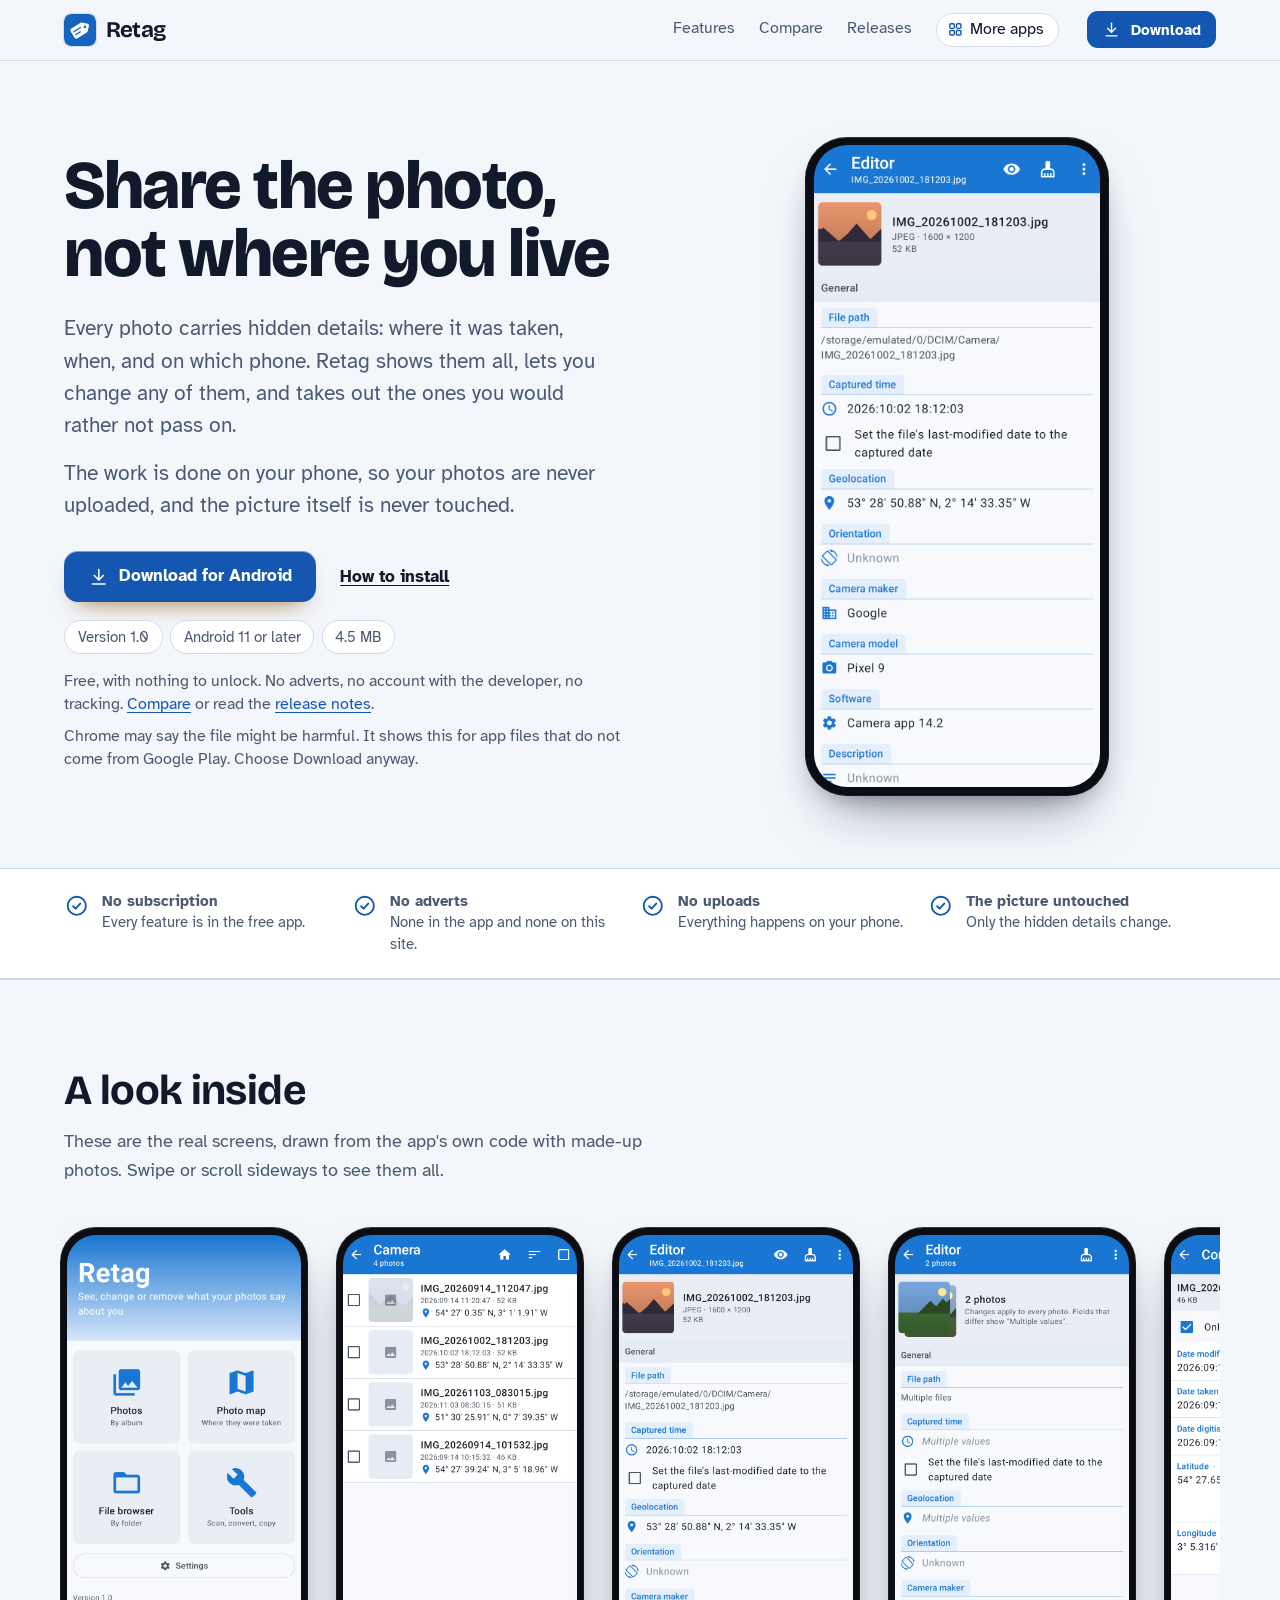
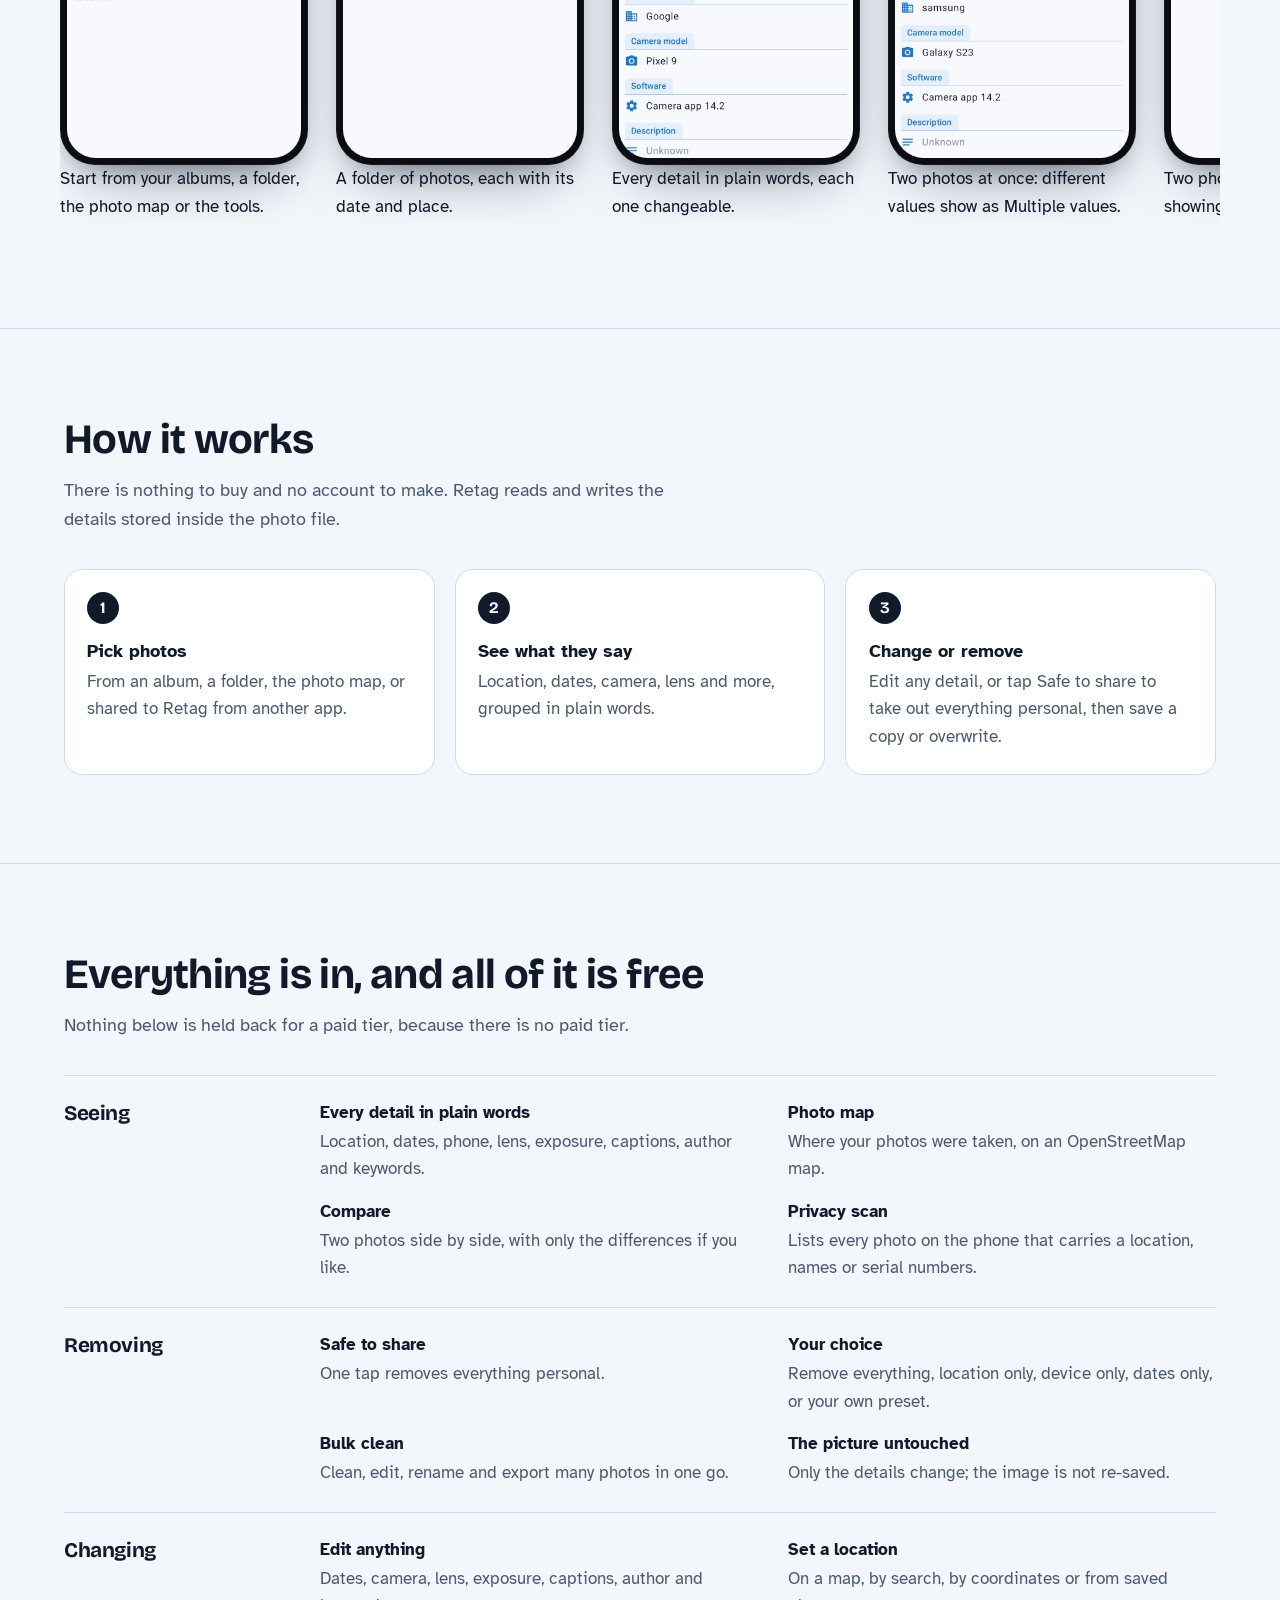
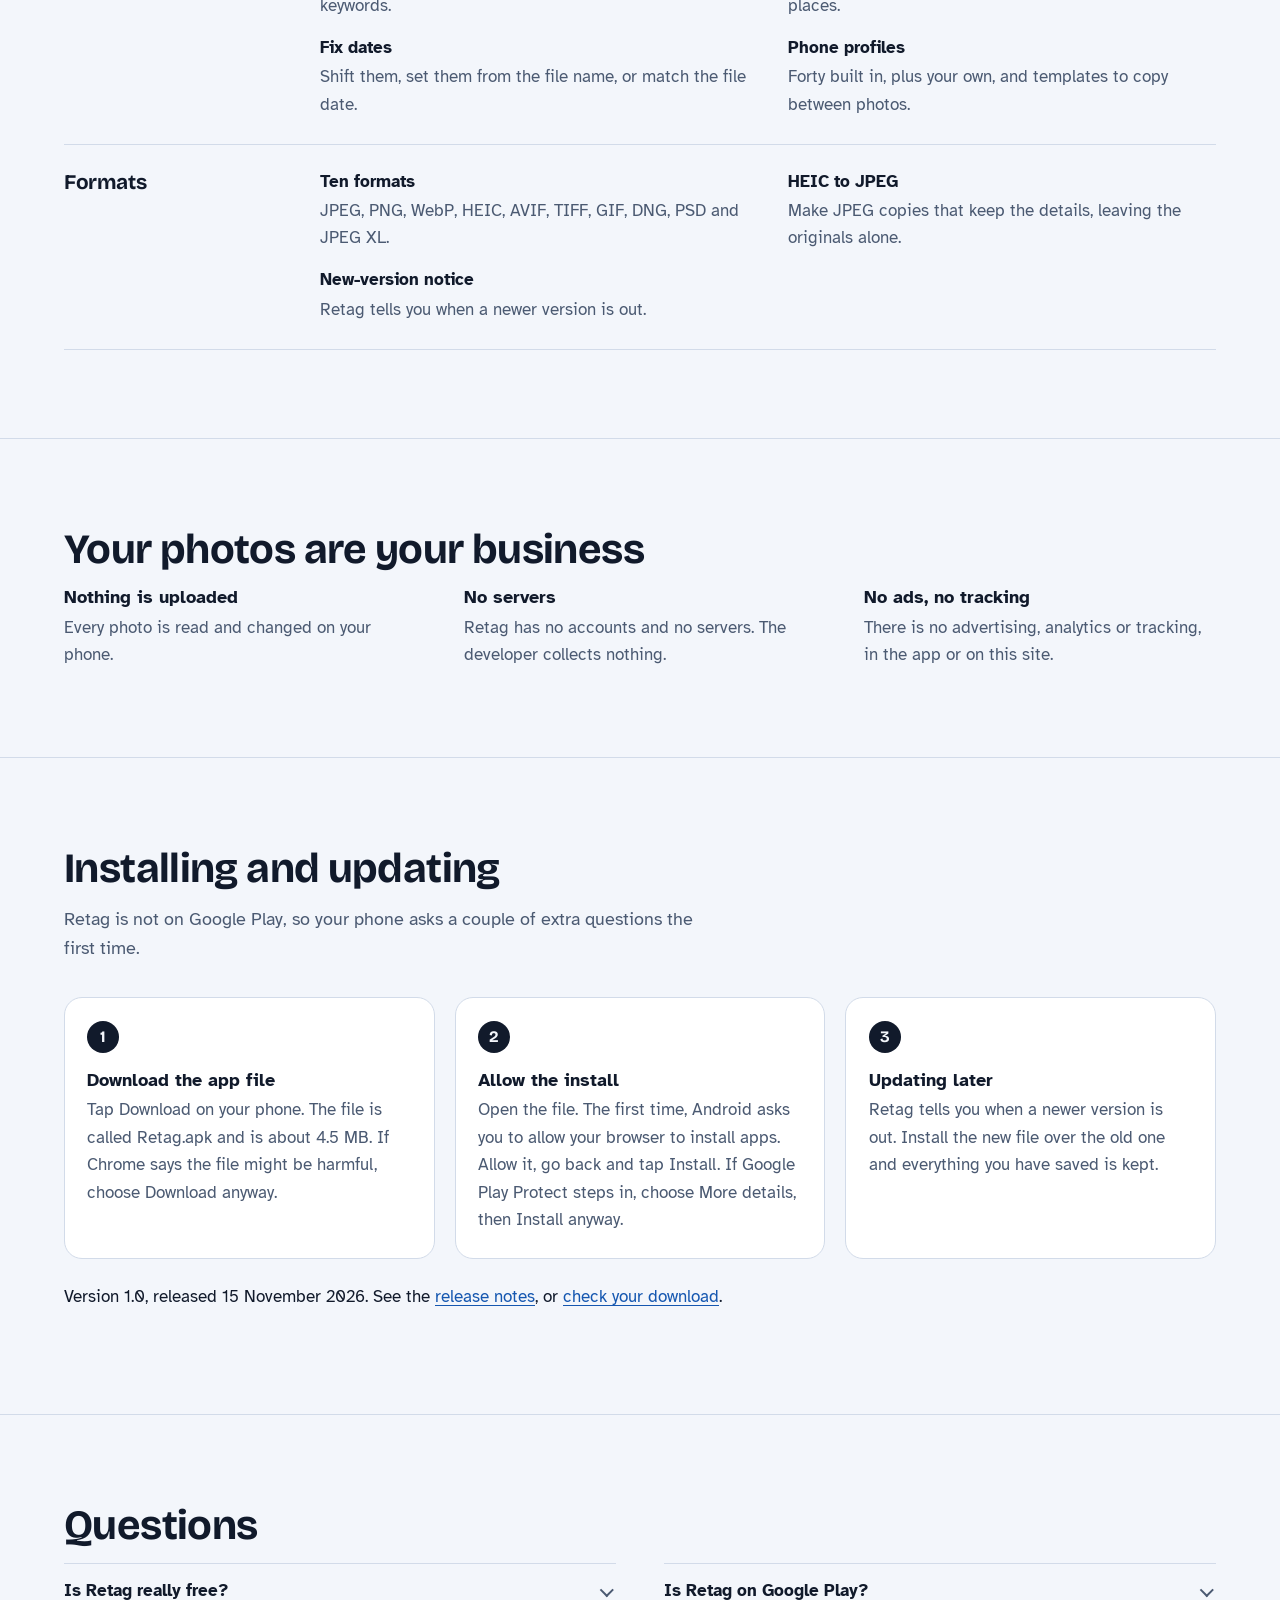
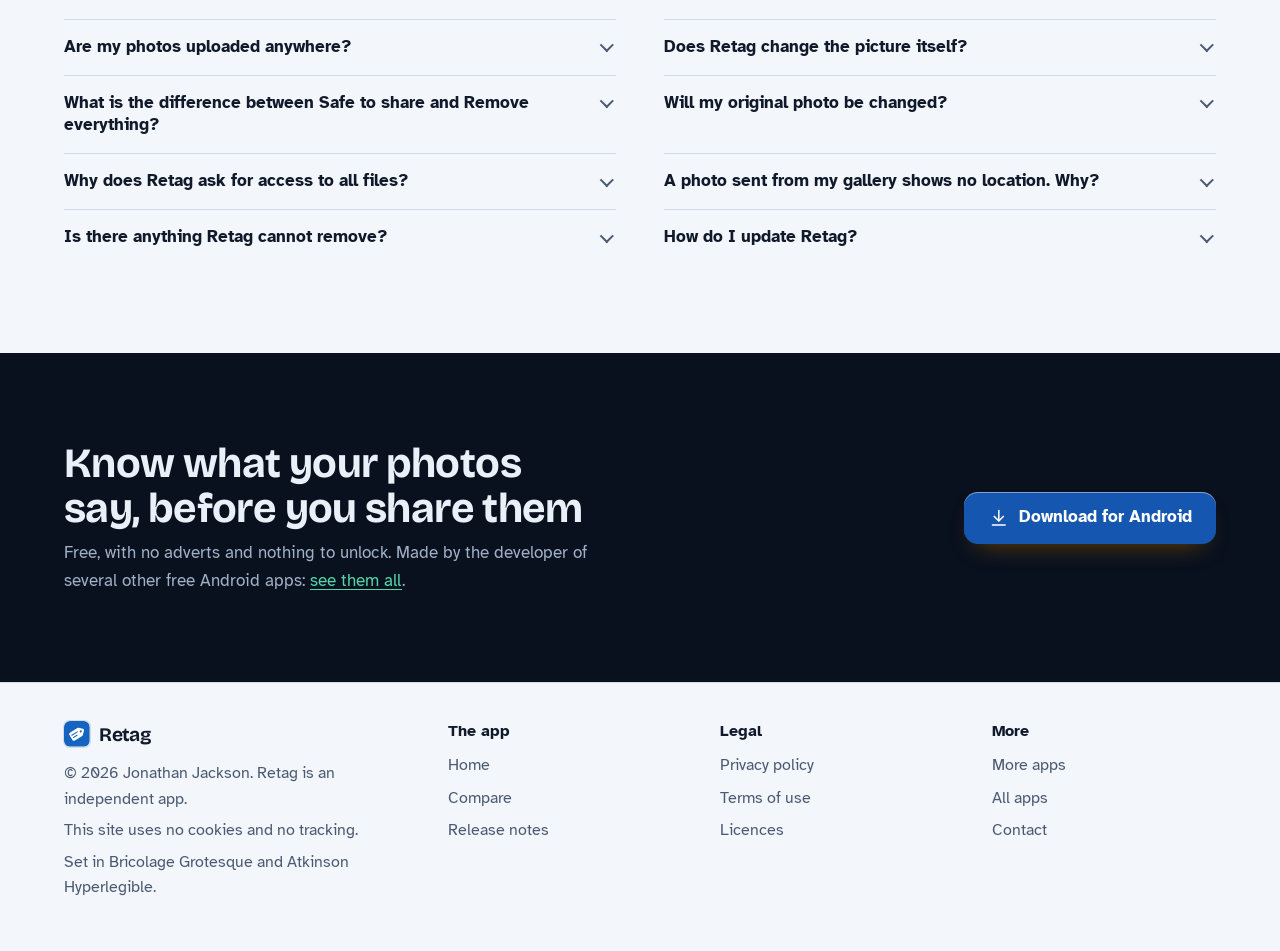
==== commit b08040ae: "Rebuild the site on the house layout, with screens from the app" ====
--- a/index.html
+++ b/index.html
@@ -3,38 +3,41 @@
 <head>
 <meta charset="utf-8">
 <meta name="viewport" content="width=device-width, initial-scale=1">
-<title>Retag: a free photo metadata editor and remover for Android</title>
-<meta name="description" content="Retag shows the details hidden inside a photo on your Android phone, such as where and when it was taken, and lets you change or remove them. Free, no adverts, no uploads.">
+<title>Retag: see, change or remove the hidden details in your photos</title>
+<meta name="description" content="Retag is a free Android app that shows the hidden details in a photo, where, when and on which phone it was taken, and lets you change or remove them before you share. No adverts, no uploads.">
 <meta name="author" content="Jonathan Jackson">
 <link rel="canonical" href="https://customgpter.github.io/retag/">
 <meta name="theme-color" content="#f3f6fb" media="(prefers-color-scheme: light)">
 <meta name="theme-color" content="#0b111c" media="(prefers-color-scheme: dark)">
 <meta property="og:type" content="website">
 <meta property="og:site_name" content="Retag">
-<meta property="og:title" content="Retag: a free photo metadata editor and remover for Android">
-<meta property="og:description" content="Retag shows the details hidden inside a photo on your Android phone, such as where and when it was taken, and lets you change or remove them. Free, no adverts, no uploads.">
+<meta property="og:title" content="Retag: see, change or remove the hidden details in your photos">
+<meta property="og:description" content="Retag is a free Android app that shows the hidden details in a photo, where, when and on which phone it was taken, and lets you change or remove them before you share. No adverts, no uploads.">
 <meta property="og:url" content="https://customgpter.github.io/retag/">
 <meta property="og:image" content="https://customgpter.github.io/retag/assets/og.png">
 <meta property="og:image:width" content="1200">
 <meta property="og:image:height" content="630">
-<meta property="og:image:alt" content="A photo with its location, date and phone details struck out and marked Removed, beside the Retag name">
+<meta property="og:image:alt" content="Retag&#x27;s editor showing a photo&#x27;s location, date and camera">
 <meta property="og:locale" content="en_GB">
 <meta name="twitter:card" content="summary_large_image">
-<link rel="icon" href="assets/favicon.svg" type="image/svg+xml">
-<link rel="apple-touch-icon" href="assets/apple-touch-icon.png">
-<link rel="preload" href="assets/fonts/literata-latin-700-normal.woff2" as="font" type="font/woff2" crossorigin>
-<link rel="preload" href="assets/fonts/literata-latin-400-normal.woff2" as="font" type="font/woff2" crossorigin>
-<link rel="stylesheet" href="assets/site.css?v=1">
-<script type="application/ld+json">{"@context":"https://schema.org","@type":"SoftwareApplication","name":"Retag","url":"https://customgpter.github.io/retag/","description":"Retag is an Android app that shows the details hidden inside a photo, such as where and when it was taken and on which phone, and lets you change or remove them. The work is done on the phone.","applicationCategory":"MultimediaApplication","applicationSubCategory":"Photo metadata editor","operatingSystem":"Android 11 or later","softwareVersion":"1.0","downloadUrl":"https://github.com/CustomGPTer/retag/releases/latest/download/Retag.apk","releaseNotes":"https://customgpter.github.io/retag/releases.html","offers":{"@type":"Offer","price":"0","priceCurrency":"GBP"},"inLanguage":"en-GB","image":"https://customgpter.github.io/retag/assets/og.png","featureList":["View every detail stored in a photo, grouped in plain words","Safe to share: one tap removes everything personal","Remove everything, location only, device only, dates only, or your own preset","Edit dates, camera, lens, exposure, captions, author and keywords","Set a location on an OpenStreetMap map, by search, by coordinates or from saved places","40 phone profiles, and your own","Shift dates, set them from the file name or match the file date","Bulk clean, edit, rename and export","Copy details between photos and save templates","Privacy scan of the gallery","Photo map and side-by-side compare","JPEG, PNG, WebP, HEIC, AVIF, TIFF, GIF, DNG, PSD and JPEG XL"],"author":{"@type":"Person","name":"Jonathan Jackson"}}</script>
-<script type="application/ld+json">{"@context":"https://schema.org","@type":"WebSite","name":"Retag","url":"https://customgpter.github.io/retag/","inLanguage":"en-GB"}</script>
-<script type="application/ld+json">{"@context":"https://schema.org","@type":"FAQPage","mainEntity":[{"@type":"Question","name":"Is Retag really free?","acceptedAnswer":{"@type":"Answer","text":"Yes. There is no paid version, no subscription and no adverts, and nothing in the app is locked."}},{"@type":"Question","name":"Is Retag on Google Play?","acceptedAnswer":{"@type":"Answer","text":"No. Retag is a personal project and is downloaded from this site as an Android app file. It needs Android 11 or later, which covers almost every phone sold in recent years."}},{"@type":"Question","name":"Are my photos uploaded anywhere?","acceptedAnswer":{"@type":"Answer","text":"No. Retag reads and changes photos on your phone, and it has no servers. It uses the internet only to show the map, to look up a place or a height when you ask it to, and to check for a newer version."}},{"@type":"Question","name":"Does Retag change the picture itself?","acceptedAnswer":{"@type":"Answer","text":"No. It changes only the details stored alongside the picture. The picture is never recompressed, so nothing is lost in quality. The one exception is the HEIC to JPEG converter, which makes a new JPEG and leaves the original as it was."}},{"@type":"Question","name":"What is the difference between Safe to share and Remove everything?","acceptedAnswer":{"@type":"Answer","text":"Safe to share removes everything personal but keeps two things a photo needs in order to look right: which way up it is, and its colour profile. Remove everything takes those as well, so a photo taken sideways may then show sideways."}},{"@type":"Question","name":"Will my original photo be changed?","acceptedAnswer":{"@type":"Answer","text":"Not unless you ask. Retag saves a changed copy in Pictures/Retag and leaves the original alone. A switch in Settings makes it change the original instead, and you can undo that straight afterwards."}},{"@type":"Question","name":"Why does Retag ask for access to all files?","acceptedAnswer":{"@type":"Answer","text":"Retag changes photo files where they are, in whichever folder they are kept. Android lets an app do that only with this permission. Retag uses it to list your folders and to read and rewrite pictures, and for nothing else."}},{"@type":"Question","name":"A photo sent from my gallery shows no location. Why?","acceptedAnswer":{"@type":"Answer","text":"Some gallery apps take the location out when they pass a photo to another app. Open the photo from inside Retag instead, using Photos or File browser, and everything in it is shown."}},{"@type":"Question","name":"Is there anything Retag cannot remove?","acceptedAnswer":{"@type":"Answer","text":"Retag clears what is written in the file around the picture. It does not alter the picture, so anything you can see in it stays, as does any mark woven into the picture itself. HEIC and AVIF files keep some built-in extras, and camera RAW files keep their make and model so that they still open properly."}},{"@type":"Question","name":"How do I update Retag?","acceptedAnswer":{"@type":"Answer","text":"Retag tells you when it opens if a newer version is out. Download it from this site and install it over the one you have. Your settings, saved places, presets and templates are kept."}}]}</script>
+<link rel="icon" href="./assets/favicon.svg" type="image/svg+xml">
+<link rel="apple-touch-icon" href="./assets/apple-touch-icon.png">
+<link rel="preload" href="./assets/fonts/bricolage-grotesque-latin.woff2" as="font" type="font/woff2" crossorigin>
+<link rel="preload" href="./assets/fonts/atkinson-hyperlegible-latin-400-normal.woff2" as="font" type="font/woff2" crossorigin>
+<link rel="stylesheet" href="./assets/site.css?v=1">
+<link rel="stylesheet" href="./assets/house.css?v=1">
+<link rel="stylesheet" href="./assets/apps-list.css?v=1">
+<script src="./assets/apps-list.js?v=1" defer></script>
+<script type="application/ld+json">{"@context":"https://schema.org","@type":"SoftwareApplication","name":"Retag","url":"https://customgpter.github.io/retag/","description":"Retag is a free Android app that shows the hidden details in a photo, where, when and on which phone it was taken, and lets you change or remove them before you share. No adverts, no uploads.","applicationCategory":"PhotographyApplication","operatingSystem":"Android 11 or later","softwareVersion":"1.0","downloadUrl":"https://github.com/CustomGPTer/retag/releases/latest/download/Retag.apk","releaseNotes":"https://customgpter.github.io/retag/releases.html","offers":{"@type":"Offer","price":"0","priceCurrency":"GBP"},"inLanguage":"en-GB","image":"https://customgpter.github.io/retag/assets/og.png","featureList":["Every detail in plain words","Photo map","Compare","Privacy scan","Safe to share","Your choice","Bulk clean","The picture untouched","Edit anything","Set a location","Fix dates","Phone profiles"],"author":{"@type":"Person","name":"Jonathan Jackson"}}</script>
+<script type="application/ld+json">{"@context":"https://schema.org","@type":"FAQPage","mainEntity":[{"@type":"Question","name":"Is Retag really free?","acceptedAnswer":{"@type":"Answer","text":"Yes. There is no paid version, no subscription and no adverts, and nothing in the app is locked. See the comparison."}},{"@type":"Question","name":"Is Retag on Google Play?","acceptedAnswer":{"@type":"Answer","text":"No. Retag is a personal project and is downloaded from this site as an Android app file. It needs Android 11 or later, which covers almost every phone sold in recent years."}},{"@type":"Question","name":"Are my photos uploaded anywhere?","acceptedAnswer":{"@type":"Answer","text":"No. Retag reads and changes photos on your phone, and it has no servers. It uses the internet only to show the map, to look up a place or a height when you ask it to, and to check for a newer version. The detail is in the privacy policy."}},{"@type":"Question","name":"Does Retag change the picture itself?","acceptedAnswer":{"@type":"Answer","text":"No. It changes only the details stored alongside the picture. The picture is never recompressed, so nothing is lost in quality. The one exception is the HEIC to JPEG converter, which makes a new JPEG and leaves the original as it was."}},{"@type":"Question","name":"What is the difference between Safe to share and Remove everything?","acceptedAnswer":{"@type":"Answer","text":"Safe to share removes everything personal but keeps two things a photo needs in order to look right: which way up it is, and its colour profile. Remove everything takes those as well, so a photo taken sideways may then show sideways."}},{"@type":"Question","name":"Will my original photo be changed?","acceptedAnswer":{"@type":"Answer","text":"Not unless you ask. Retag saves a changed copy in Pictures/Retag and leaves the original alone. A switch in Settings makes it change the original instead, and you can undo that straight afterwards."}},{"@type":"Question","name":"Why does Retag ask for access to all files?","acceptedAnswer":{"@type":"Answer","text":"Retag changes photo files where they are, in whichever folder they are kept. Android lets an app do that only with this permission. Retag uses it to list your folders and to read and rewrite pictures, and for nothing else."}},{"@type":"Question","name":"A photo sent from my gallery shows no location. Why?","acceptedAnswer":{"@type":"Answer","text":"Some gallery apps take the location out when they pass a photo to another app. Open the photo from inside Retag instead, using Photos or File browser, and everything in it is shown."}},{"@type":"Question","name":"Is there anything Retag cannot remove?","acceptedAnswer":{"@type":"Answer","text":"Retag clears what is written in the file around the picture. It does not alter the picture, so anything you can see in it stays, as does any mark woven into the picture itself. HEIC and AVIF files keep some built-in extras, and camera RAW files keep their make and model so that they still open properly. The limits are set out on the compare page."}},{"@type":"Question","name":"How do I update Retag?","acceptedAnswer":{"@type":"Answer","text":"Retag tells you when it opens if a newer version is out. Download it from this site and install it over the one you have. Your settings, saved places, presets and templates are kept."}}]}</script>
 </head>
 <body>
 <a class="skip" href="#main">Skip to content</a>
 <header class="masthead">
 <div class="wrap">
 <a class="brand" href="./" aria-label="Retag home"><svg viewBox="0 0 108 108" aria-hidden="true"><rect width="108" height="108" rx="24" fill="#1565c0"/><g transform="translate(54 54) scale(1.22) rotate(-32) translate(-54 -54)"><path fill="#fff" d="M36 38h30a6 6 0 0 1 4.2 1.8l11 11a4.5 4.5 0 0 1 0 6.4l-11 11a6 6 0 0 1-4.2 1.8H36a6 6 0 0 1-6-6V44a6 6 0 0 1 6-6z"/><circle cx="70" cy="54" r="3.6" fill="#1565c0"/><path fill="#1565c0" d="M37 47.5h22a1.75 1.75 0 0 1 0 3.5H37a1.75 1.75 0 0 1 0-3.5zM37 57h15a1.75 1.75 0 0 1 0 3.5H37a1.75 1.75 0 0 1 0-3.5z"/></g></svg><span>Retag</span></a>
-<nav aria-label="Main"><ul><li><a href="./#features">Features</a></li><li><a href="compare.html">Compare</a></li><li><a href="releases.html">Releases</a></li><li><a class="more-apps" href="more-apps.html"><svg viewBox="0 0 24 24" aria-hidden="true"><rect x="4" y="4" width="6.5" height="6.5" rx="1.6"/><rect x="13.5" y="4" width="6.5" height="6.5" rx="1.6"/><rect x="4" y="13.5" width="6.5" height="6.5" rx="1.6"/><rect x="13.5" y="13.5" width="6.5" height="6.5" rx="1.6"/></svg>More apps</a></li><li><a href="privacy.html">Privacy</a></li><li><a href="terms.html">Terms</a></li><li><a href="licences.html">Licences</a></li></ul></nav>
+<nav aria-label="Main"><ul><li><a href="./#features">Features</a></li><li><a href="./compare.html">Compare</a></li><li><a href="./releases.html">Releases</a></li><li><a class="more-apps" href="./more-apps.html"><svg class="ico" viewBox="0 0 24 24" aria-hidden="true"><rect x="4" y="4" width="6.5" height="6.5" rx="1.6"/><rect x="13.5" y="4" width="6.5" height="6.5" rx="1.6"/><rect x="4" y="13.5" width="6.5" height="6.5" rx="1.6"/><rect x="13.5" y="13.5" width="6.5" height="6.5" rx="1.6"/></svg>More apps</a></li></ul></nav>
+<a class="button small" href="https://github.com/CustomGPTer/retag/releases/latest/download/Retag.apk"><svg class="ico" viewBox="0 0 24 24" aria-hidden="true"><path d="M12 4v11"/><path d="M7 10.5l5 5 5-5"/><path d="M5 20h14"/></svg>Download</a>
 </div>
 </header>
 <main id="main">
@@ -42,126 +45,96 @@
 <div class="wrap hero-grid">
 <div class="hero-copy">
 <h1>Share the photo, not where you live</h1>
-<p class="lede">Every photo carries hidden details: where it was taken, when, and on which phone. Retag is an Android app that shows them all, lets you change any of them, and takes out the ones you would rather not pass on.</p>
-<p class="lede">It is free, with no adverts and nothing to unlock. The work is done on your phone, so your photos are never uploaded, and the picture itself is never touched.</p>
-<p class="get"><a class="button" href="https://github.com/CustomGPTer/retag/releases/latest/download/Retag.apk">Download for Android</a></p>
-<p class="facts">Free, with nothing to unlock. Android 11 or later. No ads, no accounts, no uploads. <a href="compare.html">Compare</a> &middot; <a href="releases.html">Release notes</a></p>
+<p class="lede">Every photo carries hidden details: where it was taken, when, and on which phone. Retag shows them all, lets you change any of them, and takes out the ones you would rather not pass on.</p><p class="lede">The work is done on your phone, so your photos are never uploaded, and the picture itself is never touched.</p>
+
+<p class="get" id="download"><a class="button" href="https://github.com/CustomGPTer/retag/releases/latest/download/Retag.apk"><svg class="ico" viewBox="0 0 24 24" aria-hidden="true"><path d="M12 4v11"/><path d="M7 10.5l5 5 5-5"/><path d="M5 20h14"/></svg>Download for Android</a><a class="aside" href="#install">How to install</a></p>
+<ul class="pills"><li>Version 1.0</li><li>Android 11 or later</li><li>4.5 MB</li></ul>
+<p class="facts">Free, with nothing to unlock. No adverts, no account with the developer, no tracking. <a href="compare.html">Compare</a> or read the <a href="releases.html">release notes</a>.</p>
 <p class="facts">Chrome may say the file might be harmful. It shows this for app files that do not come from Google Play. Choose Download anyway.</p>
 </div>
-<div class="demo" role="img" aria-label="A photo of a lake in Retag, with a pin marking where it was taken. Below it are the details hidden in the file: location, date taken, phone and owner. Each is struck out in turn and marked Removed, and the pin lifts off the photo. Rotation and colour are marked Kept. The buttons underneath read Edit, Map and Safe to share."><div class="view"><div class="bar"><span class="dot"></span><span>IMG_2041.jpg</span><span class="next">Save a copy</span></div><div class="stage"><svg class="pin" viewBox="0 0 40 52" aria-hidden="true"><path fill="#b8431a" d="M20 1C9.5 1 1 9.4 1 19.8 1 33.6 20 51 20 51s19-17.4 19-31.2C39 9.4 30.5 1 20 1z"/><circle cx="20" cy="19.5" r="7" fill="#fff"/></svg><span class="where">54.3807&deg; N, 2.9068&deg; W</span></div></div><div class="sheet"><ul class="rows"><li class="row go" style="--i:0;--j:0"><span class="k">Location</span><span class="v">Windermere, Cumbria</span><span class="t">Removed</span></li><li class="row go" style="--i:1;--j:1"><span class="k">Taken</span><span class="v">14 June 2026, 18:42</span><span class="t">Removed</span></li><li class="row go" style="--i:2;--j:2"><span class="k">Phone</span><span class="v">Galaxy S23, serial</span><span class="t">Removed</span></li><li class="row go" style="--i:3;--j:3"><span class="k">Owner</span><span class="v">Name, copyright</span><span class="t">Removed</span></li><li class="row keep" style="--i:4;--j:4"><span class="k">Rotation</span><span class="v">Upright</span><span class="t">Kept</span></li><li class="row keep" style="--i:5;--j:5"><span class="k">Colour</span><span class="v">Display P3</span><span class="t">Kept</span></li></ul><div class="acts"><span>Edit</span><span>Map</span><span class="do">Safe to share</span></div></div></div>
+<div class="hero-phone"><div class="phone"><img src="./assets/screens/editor.png" alt="Every detail in plain words, each one changeable." width="393" height="852" fetchpriority="high"></div></div>
 </div>
 </div>
+
+<section class="promises" aria-label="In short">
+<div class="wrap"><ul><li><svg class="ico" viewBox="0 0 24 24" aria-hidden="true"><circle cx="12" cy="12" r="8.5"/><path d="M8.6 12.4l2.3 2.3 4.5-4.9"/></svg><span><b>No subscription</b><span>Every feature is in the free app.</span></span></li><li><svg class="ico" viewBox="0 0 24 24" aria-hidden="true"><circle cx="12" cy="12" r="8.5"/><path d="M8.6 12.4l2.3 2.3 4.5-4.9"/></svg><span><b>No adverts</b><span>None in the app and none on this site.</span></span></li><li><svg class="ico" viewBox="0 0 24 24" aria-hidden="true"><circle cx="12" cy="12" r="8.5"/><path d="M8.6 12.4l2.3 2.3 4.5-4.9"/></svg><span><b>No uploads</b><span>Everything happens on your phone.</span></span></li><li><svg class="ico" viewBox="0 0 24 24" aria-hidden="true"><circle cx="12" cy="12" r="8.5"/><path d="M8.6 12.4l2.3 2.3 4.5-4.9"/></svg><span><b>The picture untouched</b><span>Only the hidden details change.</span></span></li></ul></div>
+</section>
+
+<section id="screens" aria-labelledby="screens-h">
+<div class="wrap">
+<h2 id="screens-h">A look inside</h2>
+<p class="intro">These are the real screens, drawn from the app&#x27;s own code with made-up photos. Swipe or scroll sideways to see them all.</p>
+<div class="gallery" tabindex="0" role="region" aria-label="Screens from Retag"><figure class="shot"><div class="phone"><img src="./assets/screens/home.png" alt="Start from your albums, a folder, the photo map or the tools." width="393" height="852" loading="eager" decoding="async"></div><figcaption>Start from your albums, a folder, the photo map or the tools.</figcaption></figure><figure class="shot"><div class="phone"><img src="./assets/screens/files.png" alt="A folder of photos, each with its date and place." width="393" height="852" loading="eager" decoding="async"></div><figcaption>A folder of photos, each with its date and place.</figcaption></figure><figure class="shot"><div class="phone"><img src="./assets/screens/editor.png" alt="Every detail in plain words, each one changeable." width="393" height="852" loading="eager" decoding="async"></div><figcaption>Every detail in plain words, each one changeable.</figcaption></figure><figure class="shot"><div class="phone"><img src="./assets/screens/batch.png" alt="Two photos at once: different values show as Multiple values." width="393" height="852" loading="eager" decoding="async"></div><figcaption>Two photos at once: different values show as Multiple values.</figcaption></figure><figure class="shot"><div class="phone"><img src="./assets/screens/compare.png" alt="Two photos side by side, showing only what differs." width="393" height="852" loading="eager" decoding="async"></div><figcaption>Two photos side by side, showing only what differs.</figcaption></figure><figure class="shot"><div class="phone"><img src="./assets/screens/tools.png" alt="Tools: a privacy scan, conversion and copying details." width="393" height="852" loading="eager" decoding="async"></div><figcaption>Tools: a privacy scan, conversion and copying details.</figcaption></figure><figure class="shot"><div class="phone"><img src="./assets/screens/profiles.png" alt="Forty phone profiles, and your own." width="393" height="852" loading="eager" decoding="async"></div><figcaption>Forty phone profiles, and your own.</figcaption></figure><figure class="shot"><div class="phone"><img src="./assets/screens/settings.png" alt="Settings for saving, and what Remove takes out first." width="393" height="852" loading="eager" decoding="async"></div><figcaption>Settings for saving, and what Remove takes out first.</figcaption></figure></div>
+</div>
+</section>
 
 <section id="how" aria-labelledby="how-h">
 <div class="wrap">
 <h2 id="how-h">How it works</h2>
-<p class="intro">A photo file is more than a picture. Tucked inside is a label that your phone fills in every time, and most apps never show it to you. Retag opens it up.</p>
-<ol class="steps">
-<li><h3>Pick your photos</h3><p>From an album, a folder or your gallery, or send them to Retag from another app with Share. One photo or several hundred.</p></li>
-<li><h3>See what is inside</h3><p>Retag sets it out in plain words: the place on a map, the date, the phone, the camera settings, names and captions.</p></li>
-<li><h3>Change it or clear it</h3><p>Edit any detail, or tap <span class="path">Safe to share</span> to take out everything personal. Retag saves a clean copy and leaves your original alone.</p></li>
-</ol>
+<p class="intro">There is nothing to buy and no account to make. Retag reads and writes the details stored inside the photo file.</p>
+<ol class="steps"><li><h3>Pick photos</h3><p>From an album, a folder, the photo map, or shared to Retag from another app.</p></li><li><h3>See what they say</h3><p>Location, dates, camera, lens and more, grouped in plain words.</p></li><li><h3>Change or remove</h3><p>Edit any detail, or tap Safe to share to take out everything personal, then save a copy or overwrite.</p></li></ol>
 </div>
 </section>
 
 <section id="features" aria-labelledby="features-h">
 <div class="wrap">
 <h2 id="features-h">Everything is in, and all of it is free</h2>
-<p class="intro">Cleaning a photo before you post it takes one tap. The rest of the app is for the days you need more: a wrong date, a missing place, two hundred holiday photos to put right at once.</p>
-<dl class="features">
-<div><dt>One tap to clean</dt><dd>Safe to share removes the location, dates, phone details, names and hidden extras, and keeps the rotation and colour profile so the photo still looks right. Or remove everything, or only the location, the device or the dates.</dd></div>
-<div><dt>Presets of your own</dt><dd>Tick exactly what should go, then save the ticks as a preset. Choose which preset is the one-tap default.</dd></div>
-<div><dt>Edit any detail</dt><dd>One form covers the date, camera, lens, exposure, title, caption, author, copyright and keywords. A second view lists every raw tag in the file, and any of them can be changed or deleted.</dd></div>
-<div><dt>Location on a map</dt><dd>Drop a pin on OpenStreetMap, search for a place, use where you are now, type coordinates or pick a saved place. Height and compass direction can be set too.</dd></div>
-<div><dt>Phone profiles</dt><dd>Choose one of 40 iPhone, Galaxy and Pixel models and Retag fills in the make, model, lens and software that phone writes, with exposure settings in its real range. Add profiles of your own.</dd></div>
-<div><dt>Dates put right</dt><dd>Set any date field, shift a whole batch by hours or days when a camera clock was wrong, take the date from the file name, or match the file's own date.</dd></div>
-<div><dt>Many photos at once</dt><dd>Tick as many photos as you like, or a whole folder, and clean, edit, re-date, move on the map or rename them in one go.</dd></div>
-<div><dt>Copy and templates</dt><dd>Copy the details from one photo onto others, or save a set of changes as a template to use again.</dd></div>
-<div><dt>Privacy scan</dt><dd>Checks the photos on your phone and lists the ones that carry a location, a name or a serial number, so you know what to clean before you share.</dd></div>
-<div><dt>Photo map, compare and export</dt><dd>See your photos as pins on a map, put two photos side by side to spot the differences, and export a photo's details as text, a spreadsheet file or JSON.</dd></div>
-<div><dt>More than JPEG</dt><dd>JPEG, PNG, WebP, HEIC, AVIF, TIFF, GIF, DNG, PSD and JPEG XL files can all be changed. Camera RAW files can be viewed and partly cleaned, and HEIC and AVIF can be converted to JPEG.</dd></div>
-<div><dt>Hidden extras</dt><dd>Finds what simpler apps miss: maker notes, the small preview picture, the video clip tucked inside a motion photo, and Content Credentials in JPEG, PNG and WebP files.</dd></div>
-</dl>
-</div>
-</section>
-
-<section id="permissions" aria-labelledby="permissions-h">
-<div class="wrap">
-<h2 id="permissions-h">What it asks of your phone</h2>
-<p class="intro">Retag has no access to your contacts, camera or microphone, and uses what it does have only for what is listed here.</p>
-<div class="scroll">
-<table>
-<thead><tr><th scope="col">Access</th><th scope="col">What Retag does with it</th><th scope="col">What it never does</th></tr></thead>
-<tbody>
-<tr><th scope="row">All files</th><td>Lists your albums and folders, reads the details in your photos and writes your changes back. Android asks you to allow this the first time.</td><td>Send a photo, or anything else on your phone, anywhere.</td></tr>
-<tr><th scope="row">Internet access</th><td>Loads the map. Looks up a place when you search for one, and the height of a spot when you ask. Checks GitHub once a day for a newer version.</td><td>Upload a photo, or pass on anything read from one unless you ask for it.</td></tr>
-<tr><th scope="row">Your location</th><td>Finds where you are when you tap the current-location button on the map, and only if you allow it.</td><td>Check your location at any other time.</td></tr>
-</tbody>
-</table>
-</div>
-<p class="after-table">The detail is in the <a href="privacy.html">privacy policy</a>.</p>
+<p class="intro">Nothing below is held back for a paid tier, because there is no paid tier.</p>
+<div class="groups"><div class="group"><h3>Seeing</h3><dl><div><dt>Every detail in plain words</dt><dd>Location, dates, phone, lens, exposure, captions, author and keywords.</dd></div><div><dt>Photo map</dt><dd>Where your photos were taken, on an OpenStreetMap map.</dd></div><div><dt>Compare</dt><dd>Two photos side by side, with only the differences if you like.</dd></div><div><dt>Privacy scan</dt><dd>Lists every photo on the phone that carries a location, names or serial numbers.</dd></div></dl></div><div class="group"><h3>Removing</h3><dl><div><dt>Safe to share</dt><dd>One tap removes everything personal.</dd></div><div><dt>Your choice</dt><dd>Remove everything, location only, device only, dates only, or your own preset.</dd></div><div><dt>Bulk clean</dt><dd>Clean, edit, rename and export many photos in one go.</dd></div><div><dt>The picture untouched</dt><dd>Only the details change; the image is not re-saved.</dd></div></dl></div><div class="group"><h3>Changing</h3><dl><div><dt>Edit anything</dt><dd>Dates, camera, lens, exposure, captions, author and keywords.</dd></div><div><dt>Set a location</dt><dd>On a map, by search, by coordinates or from saved places.</dd></div><div><dt>Fix dates</dt><dd>Shift them, set them from the file name, or match the file date.</dd></div><div><dt>Phone profiles</dt><dd>Forty built in, plus your own, and templates to copy between photos.</dd></div></dl></div><div class="group"><h3>Formats</h3><dl><div><dt>Ten formats</dt><dd>JPEG, PNG, WebP, HEIC, AVIF, TIFF, GIF, DNG, PSD and JPEG XL.</dd></div><div><dt>HEIC to JPEG</dt><dd>Make JPEG copies that keep the details, leaving the originals alone.</dd></div><div><dt>New-version notice</dt><dd>Retag tells you when a newer version is out.</dd></div></dl></div></div>
 </div>
 </section>
 
 <section id="privacy" aria-labelledby="privacy-h">
 <div class="wrap">
 <h2 id="privacy-h">Your photos are your business</h2>
-<ul class="plain">
-<li><h3>Nothing is uploaded</h3><p>Retag reads and rewrites photos on the phone. A picture of your home, your children or your car goes no further than your own hand.</p></li>
-<li><h3>No accounts, no adverts</h3><p>There is nothing to sign up for and no advertising in the app. This site has no cookies and no tracking.</p></li>
-<li><h3>No servers</h3><p>Retag's developer runs no servers and collects nothing. There is no log of who uses the app or what they do with it.</p></li>
-</ul>
+<ul class="plain"><li><h3>Nothing is uploaded</h3><p>Every photo is read and changed on your phone.</p></li><li><h3>No servers</h3><p>Retag has no accounts and no servers. The developer collects nothing.</p></li><li><h3>No ads, no tracking</h3><p>There is no advertising, analytics or tracking, in the app or on this site.</p></li></ul>
 </div>
 </section>
 
-<section id="free" aria-labelledby="free-h">
+<section id="install" aria-labelledby="install-h">
 <div class="wrap">
-<h2 id="free-h">Free, including what others charge for</h2>
-<p class="intro">Retag has no paid version and carries no adverts. Going by their makers' own Google Play listings, other well-known metadata apps show adverts or keep some features for a paid version.</p>
-<dl class="features">
-<div><dt>No adverts</dt><dd>Photo Exif Editor by Banana Studio and Photo Metadata Remover by Syrupy each say on their Google Play listings that they contain ads.</dd></div>
-<div><dt>Every raw tag</dt><dd>Banana Studio lists seeing a picture's full raw data among the things its paid Pro version adds.</dd></div>
-<div><dt>Editing, not only removing</dt><dd>Exif Cleaner by MUDRAVA keeps cleaning free, and lists editing, presets and batch editing under its paid Pro.</dd></div>
-<div><dt>Done on the phone</dt><dd>Retag needs no internet to read, change or clean a photo, and nothing is sent anywhere.</dd></div>
-</dl>
-<p class="more"><a href="compare.html">See the full comparison, with sources</a></p>
+<h2 id="install-h">Installing and updating</h2>
+<p class="intro">Retag is not on Google Play, so your phone asks a couple of extra questions the first time.</p>
+<ol class="steps"><li><h3>Download the app file</h3><p>Tap Download on your phone. The file is called Retag.apk and is about 4.5 MB. If Chrome says the file might be harmful, choose Download anyway.</p></li><li><h3>Allow the install</h3><p>Open the file. The first time, Android asks you to allow your browser to install apps. Allow it, go back and tap Install. If Google Play Protect steps in, choose More details, then Install anyway.</p></li><li><h3>Updating later</h3><p>Retag tells you when a newer version is out. Install the new file over the old one and everything you have saved is kept.</p></li></ol>
+<p class="after-table">Version 1.0, released 15 November 2026. See the <a href="releases.html">release notes</a>, or <a href="releases.html#checking">check your download</a>.</p>
 </div>
 </section>
 
 <section id="questions" aria-labelledby="questions-h">
 <div class="wrap">
 <h2 id="questions-h">Questions</h2>
-<div class="faq">
-<div><h3>Is Retag really free?</h3><p>Yes. There is no paid version, no subscription and no adverts, and nothing in the app is locked. <a href="compare.html">See the comparison</a>.</p></div><div><h3>Is Retag on Google Play?</h3><p>No. Retag is a personal project and is downloaded from this site as an Android app file. It needs Android 11 or later, which covers almost every phone sold in recent years.</p></div><div><h3>Are my photos uploaded anywhere?</h3><p>No. Retag reads and changes photos on your phone, and it has no servers. It uses the internet only to show the map, to look up a place or a height when you ask it to, and to check for a newer version. The detail is in the <a href="privacy.html#services">privacy policy</a>.</p></div><div><h3>Does Retag change the picture itself?</h3><p>No. It changes only the details stored alongside the picture. The picture is never recompressed, so nothing is lost in quality. The one exception is the HEIC to JPEG converter, which makes a new JPEG and leaves the original as it was.</p></div><div><h3>What is the difference between Safe to share and Remove everything?</h3><p>Safe to share removes everything personal but keeps two things a photo needs in order to look right: which way up it is, and its colour profile. Remove everything takes those as well, so a photo taken sideways may then show sideways.</p></div><div><h3>Will my original photo be changed?</h3><p>Not unless you ask. Retag saves a changed copy in Pictures/Retag and leaves the original alone. A switch in Settings makes it change the original instead, and you can undo that straight afterwards.</p></div><div><h3>Why does Retag ask for access to all files?</h3><p>Retag changes photo files where they are, in whichever folder they are kept. Android lets an app do that only with this permission. Retag uses it to list your folders and to read and rewrite pictures, and for nothing else.</p></div><div><h3>A photo sent from my gallery shows no location. Why?</h3><p>Some gallery apps take the location out when they pass a photo to another app. Open the photo from inside Retag instead, using Photos or File browser, and everything in it is shown.</p></div><div><h3>Is there anything Retag cannot remove?</h3><p>Retag clears what is written in the file around the picture. It does not alter the picture, so anything you can see in it stays, as does any mark woven into the picture itself. HEIC and AVIF files keep some built-in extras, and camera RAW files keep their make and model so that they still open properly. The limits are set out on the <a href="compare.html#honest">compare page</a>.</p></div><div><h3>How do I update Retag?</h3><p>Retag tells you when it opens if a newer version is out. Download it from this site and install it over the one you have. Your settings, saved places, presets and templates are kept.</p></div>
-</div>
+<div class="faq"><details><summary>Is Retag really free?</summary><p>Yes. There is no paid version, no subscription and no adverts, and nothing in the app is locked. <a href="compare.html">See the comparison</a>.</p></details><details><summary>Is Retag on Google Play?</summary><p>No. Retag is a personal project and is downloaded from this site as an Android app file. It needs Android 11 or later, which covers almost every phone sold in recent years.</p></details><details><summary>Are my photos uploaded anywhere?</summary><p>No. Retag reads and changes photos on your phone, and it has no servers. It uses the internet only to show the map, to look up a place or a height when you ask it to, and to check for a newer version. The detail is in the <a href="privacy.html#services">privacy policy</a>.</p></details><details><summary>Does Retag change the picture itself?</summary><p>No. It changes only the details stored alongside the picture. The picture is never recompressed, so nothing is lost in quality. The one exception is the HEIC to JPEG converter, which makes a new JPEG and leaves the original as it was.</p></details><details><summary>What is the difference between Safe to share and Remove everything?</summary><p>Safe to share removes everything personal but keeps two things a photo needs in order to look right: which way up it is, and its colour profile. Remove everything takes those as well, so a photo taken sideways may then show sideways.</p></details><details><summary>Will my original photo be changed?</summary><p>Not unless you ask. Retag saves a changed copy in Pictures/Retag and leaves the original alone. A switch in Settings makes it change the original instead, and you can undo that straight afterwards.</p></details><details><summary>Why does Retag ask for access to all files?</summary><p>Retag changes photo files where they are, in whichever folder they are kept. Android lets an app do that only with this permission. Retag uses it to list your folders and to read and rewrite pictures, and for nothing else.</p></details><details><summary>A photo sent from my gallery shows no location. Why?</summary><p>Some gallery apps take the location out when they pass a photo to another app. Open the photo from inside Retag instead, using Photos or File browser, and everything in it is shown.</p></details><details><summary>Is there anything Retag cannot remove?</summary><p>Retag clears what is written in the file around the picture. It does not alter the picture, so anything you can see in it stays, as does any mark woven into the picture itself. HEIC and AVIF files keep some built-in extras, and camera RAW files keep their make and model so that they still open properly. The limits are set out on the <a href="compare.html#honest">compare page</a>.</p></details><details><summary>How do I update Retag?</summary><p>Retag tells you when it opens if a newer version is out. Download it from this site and install it over the one you have. Your settings, saved places, presets and templates are kept.</p></details></div>
 </div>
 </section>
 
-<section id="get" aria-labelledby="get-h">
-<div class="wrap"><div class="measure">
-<h2 id="get-h">Getting Retag</h2>
-<p>Retag is a personal project and is free, with no paid version. It is downloaded from this site as an Android app file and is not on Google Play. It runs on phones and tablets with Android 11 or later.</p>
-<p class="get"><a class="button" href="https://github.com/CustomGPTer/retag/releases/latest/download/Retag.apk">Download for Android</a></p>
-<p>When you download, Chrome may warn that the file might be harmful. It shows this warning for app files that do not come from Google Play; choose Download anyway. If you want to be sure the file is the real one, compare it with the checksum in the <a href="releases.html#checking">release notes</a>.</p>
-<p>Open the downloaded file to install it. The first time, Android asks you to allow your browser to install apps. Google Play Protect may also step in, because Retag is an app it has not seen before: choose More details, then Install anyway. To update, install the latest version over the one you have: your settings, saved places, presets and templates are kept. What changed in each version is in the <a href="releases.html">release notes</a>.</p>
-<p>The same developer makes <a href="more-apps.html">other free Android apps</a>. For a question, a problem, or anything about your data, <a href="https://github.com/CustomGPTer/retag/issues">open an issue on GitHub</a>.</p>
-</div></div>
+<section class="closing" aria-labelledby="closing-h">
+<div class="wrap">
+<div><h2 id="closing-h">Know what your photos say, before you share them</h2><p>Free, with no adverts and nothing to unlock. Made by the developer of several other free Android apps: <a href="more-apps.html">see them all</a>.</p></div>
+<a class="button" href="https://github.com/CustomGPTer/retag/releases/latest/download/Retag.apk"><svg class="ico" viewBox="0 0 24 24" aria-hidden="true"><path d="M12 4v11"/><path d="M7 10.5l5 5 5-5"/><path d="M5 20h14"/></svg>Download for Android</a>
+</div>
 </section>
 </main>
 <footer class="colophon">
 <div class="wrap">
 <div>
+<a class="brand" href="./" aria-label="Retag home"><svg viewBox="0 0 108 108" aria-hidden="true"><rect width="108" height="108" rx="24" fill="#1565c0"/><g transform="translate(54 54) scale(1.22) rotate(-32) translate(-54 -54)"><path fill="#fff" d="M36 38h30a6 6 0 0 1 4.2 1.8l11 11a4.5 4.5 0 0 1 0 6.4l-11 11a6 6 0 0 1-4.2 1.8H36a6 6 0 0 1-6-6V44a6 6 0 0 1 6-6z"/><circle cx="70" cy="54" r="3.6" fill="#1565c0"/><path fill="#1565c0" d="M37 47.5h22a1.75 1.75 0 0 1 0 3.5H37a1.75 1.75 0 0 1 0-3.5zM37 57h15a1.75 1.75 0 0 1 0 3.5H37a1.75 1.75 0 0 1 0-3.5z"/></g></svg><span>Retag</span></a>
 <p>&copy; 2026 Jonathan Jackson. Retag is an independent app.</p>
-<p>This site uses no cookies and no tracking. It is set in Literata and Atkinson Hyperlegible.</p>
+<p>This site uses no cookies and no tracking.</p>
+<p>Set in Bricolage Grotesque and Atkinson Hyperlegible.</p>
 </div>
-<nav aria-label="Footer"><ul>
+<nav aria-label="The app"><h2>The app</h2><ul>
 <li><a href="./">Home</a></li>
-<li><a href="compare.html">Compare</a></li>
-<li><a href="releases.html">Release notes</a></li>
-<li><a href="more-apps.html">More apps</a></li>
-<li><a href="privacy.html">Privacy policy</a></li>
-<li><a href="terms.html">Terms of use</a></li>
-<li><a href="licences.html">Licences</a></li>
+<li><a href="./compare.html">Compare</a></li>
+<li><a href="./releases.html">Release notes</a></li>
+</ul></nav>
+<nav aria-label="Legal"><h2>Legal</h2><ul>
+<li><a href="./privacy.html">Privacy policy</a></li>
+<li><a href="./terms.html">Terms of use</a></li>
+<li><a href="./licences.html">Licences</a></li>
+</ul></nav>
+<nav aria-label="More"><h2>More</h2><ul>
+<li><a href="./more-apps.html">More apps</a></li>
+<li><a href="https://customgpter.github.io/">All apps</a></li>
 <li><a href="https://github.com/CustomGPTer/retag/issues">Contact</a></li>
 </ul></nav>
 </div>
--- a/assets/site.css
+++ b/assets/site.css
@@ -1,237 +1,187 @@
-@font-face{font-family:"Literata";src:url("fonts/literata-latin-400-normal.woff2") format("woff2");font-weight:400;font-style:normal;font-display:swap}
-@font-face{font-family:"Literata";src:url("fonts/literata-latin-400-italic.woff2") format("woff2");font-weight:400;font-style:italic;font-display:swap}
-@font-face{font-family:"Literata";src:url("fonts/literata-latin-700-normal.woff2") format("woff2");font-weight:700;font-style:normal;font-display:swap}
+@font-face{font-family:"Bricolage Grotesque";src:url("fonts/bricolage-grotesque-latin.woff2") format("woff2");font-weight:200 800;font-style:normal;font-display:swap}
 @font-face{font-family:"Atkinson Hyperlegible";src:url("fonts/atkinson-hyperlegible-latin-400-normal.woff2") format("woff2");font-weight:400;font-style:normal;font-display:swap}
 @font-face{font-family:"Atkinson Hyperlegible";src:url("fonts/atkinson-hyperlegible-latin-700-normal.woff2") format("woff2");font-weight:700;font-style:normal;font-display:swap}
 
+/* Daylight page, night-time camera. The lamp colour is kept for the one thing to press and for what the camera has seen. */
 :root{
-  --paper:#f3f6fb; --sheet:#fcfdff; --ink:#111a2b; --soft:#4b5a72; --rule:#d2dbe9;
-  --key:#1557b0; --mark:#b8431a; --label:#ffffff; --label-ink:#16203a;
-  --serif:"Literata",Georgia,"Times New Roman",serif;
+  --page:#f2f5f9; --panel:#ffffff; --raised:#e8edf3; --ink:#0d1a2b; --soft:#465468; --rule:#d2dae4;
+  --accent:#0a6a55; --accent-ink:#ffffff; --warn:#8a5200; --rec:#d3302f;
+  --lamp:#ffb347; --lamp-ink:#231400; --lamp-text:#8a5200;
+  --night:#09111e; --night-2:#111d30; --night-3:#1a2a43; --night-ink:#eaf0f8; --night-soft:#9fb0c7; --night-rule:#24364f; --iris:#55d6ab;
+  --display:"Bricolage Grotesque","Atkinson Hyperlegible",system-ui,sans-serif;
   --sans:"Atkinson Hyperlegible",system-ui,-apple-system,"Segoe UI",Roboto,sans-serif;
+  --mono:ui-monospace,SFMono-Regular,Menlo,Consolas,"Liberation Mono",monospace;
   color-scheme:light dark;
 }
 @media (prefers-color-scheme:dark){
-  :root{--paper:#0b111c; --sheet:#121a29; --ink:#e7edf7; --soft:#a3b2c9; --rule:#243049;
-    --key:#9cc4ff; --mark:#ffb086; --label:#182236; --label-ink:#e7edf7}
+  :root{--page:#0a111b; --panel:#111a27; --raised:#182434; --ink:#e9eef5; --soft:#a0aec0; --rule:#243247;
+    --accent:#55d6ab; --accent-ink:#00281d; --warn:#ffb347; --rec:#ff6163; --lamp-text:#ffb347}
 }
 
 *,*::before,*::after{box-sizing:border-box}
-html{-webkit-text-size-adjust:100%;scroll-behavior:smooth}
+html{-webkit-text-size-adjust:100%;scroll-behavior:smooth;scroll-padding-top:5.5rem}
 @media (prefers-reduced-motion:reduce){html{scroll-behavior:auto}}
-body{margin:0;background:var(--paper);color:var(--ink);font:400 1.125rem/1.68 var(--serif);text-rendering:optimizeLegibility}
+body{margin:0;background:var(--page);color:var(--ink);font:400 1.0625rem/1.62 var(--sans);text-rendering:optimizeLegibility;-webkit-font-smoothing:antialiased}
 img,svg{max-width:100%;display:block}
-a{color:var(--key);text-decoration-thickness:.06em;text-underline-offset:.18em}
-a:hover{text-decoration-thickness:.12em}
-:focus-visible{outline:3px solid var(--mark);outline-offset:3px;border-radius:2px}
-code{font:.9em/1 ui-monospace,SFMono-Regular,Menlo,Consolas,monospace;overflow-wrap:anywhere}
-.skip{position:absolute;left:-999px;top:0;background:var(--ink);color:var(--paper);padding:.6rem 1rem;z-index:10}
-.skip:focus{left:.5rem;top:.5rem}
-
-.wrap{width:min(70rem,100% - 2.5rem);margin-inline:auto}
-.measure{max-width:43rem}
+a{color:var(--accent);text-decoration-thickness:.07em;text-underline-offset:.2em}
+a:hover{text-decoration-thickness:.13em}
+:focus-visible{outline:3px solid var(--lamp);outline-offset:3px;border-radius:6px}
+code{font:.9em/1 var(--mono);overflow-wrap:anywhere}
+h1,h2,h3{font-family:var(--display);font-weight:700;letter-spacing:-.015em;line-height:1.08;margin:0;text-wrap:balance}
+p{margin:0 0 1rem}
+.skip{position:absolute;left:-999px;top:0;background:var(--ink);color:var(--page);padding:.6rem 1rem;z-index:30;border-radius:0 0 8px 0}
+.skip:focus{left:0}
+.sr{position:absolute;width:1px;height:1px;overflow:hidden;clip-path:inset(50%);white-space:nowrap}
+.wrap{width:min(72rem,100% - 2.5rem);margin-inline:auto}
+.measure{max-width:44rem}
+.ico{width:1.25em;height:1.25em;flex:none;fill:none;stroke:currentColor;stroke-width:1.75;stroke-linecap:round;stroke-linejoin:round}
 
 /* ---------- masthead */
-.masthead{border-bottom:1px solid var(--rule)}
-.masthead .wrap{display:flex;flex-wrap:wrap;align-items:center;justify-content:space-between;gap:.5rem 2rem;padding-block:1rem}
-.brand{display:inline-flex;align-items:center;gap:.6rem;font:700 1.3rem/1 var(--serif);color:var(--ink);text-decoration:none;letter-spacing:-.01em}
-.brand svg{width:1.75rem;height:1.75rem;flex:none}
-.masthead nav ul{display:flex;flex-wrap:wrap;gap:.25rem 1.5rem;list-style:none;margin:0;padding:0;font:400 1rem/1.4 var(--sans)}
-.masthead nav a{color:var(--ink);text-decoration:none;padding-block:.35rem;display:inline-block}
-.masthead nav a:hover,.masthead nav a[aria-current="page"]{text-decoration:underline;text-decoration-color:var(--mark);text-decoration-thickness:.14em;text-underline-offset:.4em}
+.masthead{position:sticky;top:0;z-index:20;background:color-mix(in srgb,var(--page) 88%,transparent);-webkit-backdrop-filter:blur(14px) saturate(1.3);backdrop-filter:blur(14px) saturate(1.3);border-bottom:1px solid var(--rule)}
+.masthead .wrap{display:flex;flex-wrap:wrap;align-items:center;gap:.35rem 1.75rem;padding-block:.7rem}
+.brand{display:inline-flex;align-items:center;gap:.6rem;font:700 1.4rem/1 var(--display);letter-spacing:-.03em;color:var(--ink);text-decoration:none;margin-right:auto}
+.brand svg{width:2rem;height:2rem;flex:none;border-radius:.5rem;box-shadow:0 0 0 1px var(--rule)}
+.masthead nav ul{display:flex;flex-wrap:wrap;align-items:center;gap:.15rem 1.5rem;list-style:none;margin:0;padding:0;font-size:1rem;line-height:1.3}
+.masthead nav a{display:inline-flex;align-items:center;gap:.4rem;color:var(--soft);text-decoration:none;padding-block:.45rem;border-bottom:2px solid transparent}
+.masthead nav a:hover{color:var(--ink)}
+.masthead nav a[aria-current="page"]{color:var(--ink);border-bottom-color:var(--lamp)}
+.masthead nav a.more-apps{color:var(--ink);border:1px solid var(--rule);border-radius:999px;padding:.34rem .85rem .34rem .65rem;background:var(--panel)}
+.masthead nav a.more-apps .ico{width:1.05em;height:1.05em;color:var(--accent);stroke-width:2}
+.masthead nav a.more-apps:hover,.masthead nav a.more-apps[aria-current="page"]{border-color:var(--accent)}
+.button{display:inline-flex;align-items:center;gap:.6rem;background:var(--lamp);color:var(--lamp-ink);font:700 1.08rem/1.2 var(--sans);text-decoration:none;padding:.95rem 1.5rem;border-radius:14px;box-shadow:0 1px 0 rgba(255,255,255,.45) inset,0 12px 24px -14px rgba(138,82,0,.9)}
+.button:hover{background:#ffc56e}
+.button:active{transform:translateY(1px)}
+.button.small{font-size:.95rem;padding:.55rem .95rem;border-radius:11px;box-shadow:none}
+.button.quiet{background:none;box-shadow:none;border:1px solid var(--rule);color:var(--ink)}
+.button.quiet:hover{border-color:var(--ink);background:none}
+@media (max-width:52rem){
+  .masthead nav{order:3;flex:1 0 100%}
+  .masthead nav ul{gap:.1rem .85rem;font-size:.95rem}
+  .masthead nav .wide{display:none}
+}
+@media (max-width:24rem){.masthead nav a.more-apps .ico{display:none}.masthead nav a.more-apps{padding-inline:.7rem}}
 
 /* ---------- hero */
-.hero{padding-block:clamp(2.5rem,7vw,5.5rem) 0}
-.hero-grid{display:grid;gap:clamp(2rem,5vw,4rem);align-items:end}
-@media (min-width:60rem){.hero-grid{grid-template-columns:minmax(0,5fr) minmax(0,6fr)}}
-.hero-copy{padding-bottom:clamp(1rem,4vw,3.5rem)}
-h1{font:700 clamp(2.5rem,6.2vw,4.1rem)/1.06 var(--serif);letter-spacing:-.022em;margin:0 0 1.4rem;text-wrap:balance}
-.lede{font-size:clamp(1.15rem,2.1vw,1.32rem);line-height:1.58;color:var(--soft);margin:0 0 1.4rem;max-width:33rem}
-.facts{font:400 1rem/1.5 var(--sans);color:var(--soft);margin:0}
-
-/* the demo: the one place the page shows off */
-.demo{font:400 clamp(.82rem,1.5vw,1rem)/1.3 var(--sans);width:100%;max-width:29rem;margin-inline:auto;border:1px solid var(--rule);border-bottom:0;border-radius:1.5em 1.5em 0 0;background:var(--sheet);overflow:hidden}
-@media (min-width:60rem){.demo{margin-inline:auto 0}}
-.view{position:relative;padding:.9em .9em 2.3em}
-.bar{display:flex;align-items:center;gap:.6em;color:var(--soft);white-space:nowrap;padding:.1em .2em .75em;font-weight:700}
-.bar .dot{width:.7em;height:.7em;border-radius:50%;background:var(--key);flex:none}
-.bar .next{margin-left:auto;background:color-mix(in srgb,var(--key) 14%,transparent);color:var(--key);border-radius:2em;padding:.38em 1.05em}
-.stage{position:relative;aspect-ratio:16/9;border-radius:.6em;overflow:hidden;
-  background:linear-gradient(180deg,transparent 0 63%,#4f86b4 63%,#2f5f8c 100%),
-    radial-gradient(circle at 79% 22%,#fff4c2 0 5.5%,transparent 6%),
-    radial-gradient(ellipse 34% 30% at 24% 63%,#3f6b57 0 99%,transparent 100%),
-    radial-gradient(ellipse 40% 22% at 70% 63%,#587f6c 0 99%,transparent 100%),
-    radial-gradient(ellipse 30% 40% at 96% 63%,#335a49 0 99%,transparent 100%),
-    linear-gradient(180deg,#8fbfe8 0,#dcedf9 63%)}
-.pin{position:absolute;left:41%;top:16%;width:2.5em;height:3.2em;opacity:0;transform:translateY(-.7em);filter:drop-shadow(0 .25em .35em rgba(0,0,0,.3))}
-.where{position:absolute;left:.7em;bottom:.7em;background:rgba(13,20,34,.74);color:#fff;border-radius:2em;padding:.3em .8em;font-weight:700;font-size:.9em;opacity:0;transform:translateY(-.7em)}
-.sheet{position:relative;border-top:1px solid var(--rule);border-radius:1.3em 1.3em 0 0;margin-top:-1.3em;background:var(--sheet);padding:1.5em .9em 1.1em;box-shadow:0 -.5em 1.4em rgba(0,0,0,.09)}
-.sheet::before{content:"";position:absolute;left:50%;top:.6em;width:2.4em;height:.26em;margin-left:-1.2em;border-radius:1em;background:var(--rule)}
-.rows{list-style:none;margin:0;padding:0}
-.row{display:grid;grid-template-columns:4.9em minmax(0,1fr) auto;align-items:center;gap:.8em;padding:.5em .15em;border-top:1px solid var(--rule)}
-.row:first-child{border-top:0}
-.row .k{color:var(--soft)}
-.row .v{position:relative;justify-self:start;max-width:100%;font-weight:700;color:var(--ink);white-space:nowrap;overflow:hidden;text-overflow:ellipsis}
-.row.go .v{color:var(--soft)}
-.row.go .v::after{content:"";position:absolute;left:0;right:0;top:54%;height:.1em;background:var(--mark);transform-origin:left center}
-.row .t{font-weight:700;font-size:.8em;letter-spacing:.05em;text-transform:uppercase;border-radius:2em;padding:.3em .8em}
-.row.go .t{color:var(--mark);background:color-mix(in srgb,var(--mark) 13%,transparent)}
-.row.keep .t{color:var(--key);background:color-mix(in srgb,var(--key) 13%,transparent)}
-.acts{display:flex;justify-content:flex-end;align-items:center;gap:1.4em;margin-top:.9em;font-weight:700;color:var(--key)}
-.acts .do{background:var(--key);color:var(--paper);border-radius:2em;padding:.55em 1.3em}
+.hero{padding-block:clamp(2.2rem,6vw,4.75rem) clamp(2.5rem,6vw,4.5rem);overflow:hidden}
+.hero-grid{display:grid;gap:clamp(2.25rem,5vw,4rem);align-items:center}
+@media (min-width:62rem){.hero-grid{grid-template-columns:minmax(0,11fr) minmax(0,10fr)}}
+.hero h1{font-size:clamp(2.6rem,6vw,4.25rem);font-weight:800;line-height:1;letter-spacing:-.022em;margin-bottom:1.5rem}
+.lede{font-size:clamp(1.14rem,2vw,1.3rem);line-height:1.55;color:var(--soft);margin:0 0 1rem;max-width:34rem}
+.get{display:flex;flex-wrap:wrap;align-items:center;gap:.9rem 1.5rem;margin:1.8rem 0 1.1rem}
+.get .aside{font-weight:700;color:var(--ink)}
+.facts{font-size:.98rem;line-height:1.5;color:var(--soft);margin:0 0 .5rem;max-width:36rem}
+.pills{display:flex;flex-wrap:wrap;gap:.45rem;list-style:none;margin:0 0 1rem;padding:0;font-size:.95rem}
+.pills li{border:1px solid var(--rule);border-radius:999px;padding:.22rem .8rem;background:var(--panel);color:var(--soft)}
+
+/* the monitor: the camera's view, the day beneath it, and the alert it sends */
+.monitor{position:relative;max-width:36rem;margin-inline:auto;width:100%;padding-bottom:3.1rem}
+@media (min-width:62rem){.monitor{margin-inline:auto 0}}
+.screen{position:relative;background:var(--night);border-radius:22px;padding:.6rem;box-shadow:0 0 0 1px var(--night-rule),0 30px 60px -30px rgba(9,17,30,.75)}
+.cam{position:relative;border-radius:15px;overflow:hidden;aspect-ratio:16/10;background:#0b1626}
+.cam svg{width:100%;height:100%}
+.cam text{font:700 15px var(--sans);fill:#231400}
+.hud{position:absolute;display:inline-flex;align-items:center;gap:.4rem;font:700 .76rem/1 var(--sans);color:var(--night-ink);background:rgba(6,12,22,.62);border-radius:999px;padding:.38rem .65rem;letter-spacing:.01em}
+.hud i{width:.5rem;height:.5rem;border-radius:50%;background:var(--iris)}
+.hud.watching{left:.7rem;top:.7rem}
+.hud.rec{right:.7rem;top:.7rem}
+.hud.rec i{background:#ff5a5c}
+.hud.stamp{left:.7rem;bottom:.7rem;font:400 .74rem/1 var(--mono);border-radius:6px;color:#d5deea}
+.hud.place{right:.7rem;bottom:.7rem;border-radius:6px;font-weight:400;color:#d5deea}
+.day{padding:.85rem .55rem 2rem;color:var(--night-soft);font-size:.8rem;line-height:1.2}
+.day-head{display:flex;justify-content:space-between;margin-bottom:.6rem}
+.day-head b{color:var(--night-ink)}
+.track{position:relative;height:1.5rem;border-radius:7px;background:repeating-linear-gradient(90deg,var(--night-3) 0 1px,transparent 1px calc(100% / 24)),var(--night-2);box-shadow:inset 0 0 0 1px var(--night-rule)}
+.ev{position:absolute;top:3px;bottom:3px;width:max(5px,1.1%);border-radius:3px;background:var(--iris);left:var(--at)}
+.ev.seen{background:var(--lamp)}
+.now{position:absolute;top:-4px;bottom:-4px;left:var(--at);width:2px;background:var(--night-ink);border-radius:2px}
+.hours{display:flex;justify-content:space-between;margin-top:.4rem;font-size:.72rem}
+.alert{position:absolute;right:-.4rem;bottom:0;display:flex;align-items:center;gap:.75rem;width:min(19rem,88%);background:var(--panel);color:var(--ink);border:1px solid var(--rule);border-radius:16px;padding:.65rem .8rem;box-shadow:0 18px 36px -18px rgba(9,17,30,.55)}
+.alert .thumb{flex:none;width:3.1rem;height:3.1rem;border-radius:10px;background:linear-gradient(160deg,#16263d,#0b1626);position:relative;overflow:hidden}
+.alert .thumb::before{content:"";position:absolute;left:50%;bottom:0;width:38%;height:62%;translate:-50% 0;border-radius:40% 40% 0 0;background:#6f86a6}
+.alert .thumb::after{content:"";position:absolute;left:50%;top:14%;width:26%;aspect-ratio:1;translate:-50% 0;border-radius:50%;background:#8ea4c2}
+.alert b{display:block;font-size:.98rem;line-height:1.25}
+.alert span{display:block;font-size:.86rem;color:var(--soft);line-height:1.3}
+.alert .dot{flex:none;width:.6rem;height:.6rem;border-radius:50%;background:var(--lamp);margin-left:auto;box-shadow:0 0 0 4px color-mix(in srgb,var(--lamp) 25%,transparent)}
+@media (max-width:26rem){.alert{right:0}}
 @media (prefers-reduced-motion:no-preference){
-  .row{animation:shelve .6s cubic-bezier(.2,.8,.25,1) both;animation-delay:calc(var(--j) * 60ms + 250ms)}
-  .pin,.where{animation:lift .55s ease-in both;animation-delay:2.2s}
-  .row.go .v{animation:dim .45s ease both;animation-delay:calc(var(--i) * 360ms + 2.2s)}
-  .row.go .v::after{animation:strike .45s cubic-bezier(.45,0,.2,1) both;animation-delay:calc(var(--i) * 360ms + 2.2s)}
-  .row .t{animation:tagin .4s ease both;animation-delay:calc(var(--i) * 360ms + 2.5s)}
-  @keyframes shelve{from{opacity:0;transform:translateY(-1.1rem)}60%{opacity:1}to{opacity:1;transform:none}}
-  @keyframes lift{from{opacity:1;transform:none}to{opacity:0;transform:translateY(-.7em)}}
-  @keyframes dim{from{color:var(--ink)}to{color:var(--soft)}}
-  @keyframes strike{from{transform:scaleX(0)}to{transform:scaleX(1)}}
-  @keyframes tagin{from{opacity:0;transform:translateX(.6em)}to{opacity:1;transform:none}}
+  .cam .spill{animation:vg-in .9s ease-out .25s both}
+  .cam .who{animation:vg-step .9s cubic-bezier(.2,.8,.25,1) .9s both}
+  .cam .mark{animation:vg-lock .45s cubic-bezier(.3,1.4,.5,1) 1.7s both;transform-box:fill-box;transform-origin:center}
+  .hud.rec{animation:vg-in .3s ease-out 2.05s both}
+  .hud.rec i{animation:vg-blink 1.2s steps(2,jump-none) 2.3s 4}
+  .ev.seen,.now{animation:vg-pop .4s cubic-bezier(.3,1.5,.5,1) 2.4s both}
+  .alert{animation:vg-rise .6s cubic-bezier(.2,.8,.25,1) 2.9s both}
+  @keyframes vg-in{from{opacity:0}to{opacity:1}}
+  @keyframes vg-step{from{opacity:0;transform:translateX(18px)}to{opacity:1;transform:none}}
+  @keyframes vg-lock{from{opacity:0;transform:scale(1.12)}to{opacity:1;transform:none}}
+  @keyframes vg-blink{from{opacity:1}to{opacity:.25}}
+  @keyframes vg-pop{from{opacity:0;transform:scaleY(.2)}to{opacity:1;transform:none}}
+  @keyframes vg-rise{from{opacity:0;transform:translateY(14px)}to{opacity:1;transform:none}}
 }
 
 /* ---------- sections */
 section{padding-block:clamp(3rem,7vw,5.5rem)}
 section + section{border-top:1px solid var(--rule)}
-h2{font:700 clamp(1.7rem,3.4vw,2.35rem)/1.15 var(--serif);letter-spacing:-.015em;margin:0 0 1rem;text-wrap:balance}
-h3{font:700 1.08rem/1.35 var(--sans);margin:0 0 .3rem}
-p{margin:0 0 1rem}
-.intro{color:var(--soft);max-width:40rem;margin-bottom:2.2rem}
-
-.steps{list-style:none;counter-reset:s;margin:0;padding:0;display:grid;gap:2rem 3rem}
+h2{font-size:clamp(1.8rem,3.6vw,2.6rem);margin-bottom:.9rem}
+h3{font:700 1.1rem/1.3 var(--sans);letter-spacing:0;margin:0 0 .3rem}
+.intro{color:var(--soft);max-width:40rem;margin-bottom:2.2rem;font-size:1.1rem}
+
+.promises{padding-block:0;border-block:1px solid var(--rule);background:var(--panel)}
+.promises ul{list-style:none;margin:0;padding:0;display:grid;grid-template-columns:repeat(auto-fit,minmax(min(100%,14rem),1fr))}
+.promises li{display:flex;gap:.8rem;align-items:flex-start;padding:1.4rem 1.5rem 1.4rem 0}
+.promises .ico{width:1.6rem;height:1.6rem;color:var(--accent);margin-top:.1rem}
+.promises b{display:block;line-height:1.3}
+.promises span{color:var(--soft);font-size:.96rem;line-height:1.45;display:block}
+.hero + .promises{border-top:1px solid var(--rule)}
+
+.steps{list-style:none;counter-reset:s;margin:0;padding:0;display:grid;gap:1.25rem}
 @media (min-width:52rem){.steps{grid-template-columns:repeat(3,minmax(0,1fr))}}
-.steps li{counter-increment:s;border-top:2px solid var(--ink);padding-top:1rem}
-.steps li::before{content:counter(s);font:700 1rem/1 var(--sans);color:var(--mark);display:block;margin-bottom:.7rem}
+.steps li{counter-increment:s;background:var(--panel);border:1px solid var(--rule);border-radius:18px;padding:1.4rem 1.4rem 1.5rem}
+.steps li::before{content:counter(s);display:grid;place-items:center;width:2rem;height:2rem;border-radius:50%;background:var(--ink);color:var(--page);font:700 1rem/1 var(--display);margin-bottom:1rem}
 .steps p{margin:0;color:var(--soft)}
-.path{font:400 1rem/1.5 var(--sans);background:var(--label);color:var(--label-ink);border:1px solid var(--rule);border-radius:2px;padding:.1rem .45rem;white-space:nowrap}
-
-.features{display:grid;gap:0 3.5rem;margin:0}
-@media (min-width:46rem){.features{grid-template-columns:repeat(2,minmax(0,1fr))}}
-.features div{padding:1.15rem 0;border-top:1px solid var(--rule)}
-.features dt{font:700 1.08rem/1.35 var(--sans)}
-.features dd{margin:.25rem 0 0;color:var(--soft)}
+
+.notices{display:grid;gap:1.25rem}
+@media (min-width:52rem){.notices{grid-template-columns:repeat(2,minmax(0,1fr))}}
+.sense{background:var(--night);color:var(--night-ink);border-radius:20px;padding:1.5rem 1.5rem 1.6rem;box-shadow:0 0 0 1px var(--night-rule)}
+.sense h3{font:700 1.35rem/1.2 var(--display);letter-spacing:-.02em;margin-bottom:.35rem}
+.sense p{color:var(--night-soft);margin-bottom:1.1rem}
+.chips{display:flex;flex-wrap:wrap;gap:.5rem;list-style:none;margin:0;padding:0}
+.chips li{display:inline-flex;align-items:center;gap:.45rem;border:1px solid var(--night-rule);background:var(--night-2);border-radius:10px;padding:.42rem .75rem .42rem .6rem;font-size:.98rem;line-height:1.2}
+.chips .ico{color:var(--lamp)}
+
+.groups{display:grid;gap:0}
+.group{display:grid;gap:.4rem 3rem;padding-block:1.6rem;border-top:1px solid var(--rule)}
+.group:last-child{border-bottom:1px solid var(--rule)}
+@media (min-width:56rem){.group{grid-template-columns:13rem minmax(0,1fr)}}
+.group > h3{font:700 1.3rem/1.2 var(--display);letter-spacing:-.02em;color:var(--ink)}
+.group dl{margin:0;display:grid;gap:1.1rem 2.5rem}
+@media (min-width:40rem){.group dl{grid-template-columns:repeat(2,minmax(0,1fr))}}
+.group dt{font-weight:700;line-height:1.35}
+.group dd{margin:.2rem 0 0;color:var(--soft)}
+
+.setups{display:grid;gap:1.25rem}
+@media (min-width:52rem){.setups{grid-template-columns:repeat(2,minmax(0,1fr))}}
+.setup{background:var(--panel);border:1px solid var(--rule);border-radius:20px;padding:1.5rem}
+.setup h3{font:700 1.35rem/1.2 var(--display);letter-spacing:-.02em;margin-bottom:.9rem}
+.setup .kit{display:flex;align-items:center;gap:.6rem;color:var(--soft);font-size:.95rem;margin-bottom:1rem}
+.setup .kit .ico{width:1.9rem;height:1.9rem;color:var(--ink);stroke-width:1.5}
+.setup .kit .to{width:1.2rem;height:1.2rem;color:var(--soft)}
+.ticks{list-style:none;margin:0;padding:0;display:grid;gap:.5rem}
+.ticks li{position:relative;padding-left:1.7rem;color:var(--soft)}
+.ticks li::before{content:"";position:absolute;left:.15rem;top:.42em;width:.75rem;height:.42rem;border-left:2.5px solid var(--accent);border-bottom:2.5px solid var(--accent);rotate:-45deg}
+
+.modes{list-style:none;margin:0;padding:0;display:grid;gap:1.25rem}
+@media (min-width:52rem){.modes{grid-template-columns:repeat(3,minmax(0,1fr))}}
+.modes li{border-top:3px solid var(--ink);padding-top:1rem}
+.modes p{color:var(--soft);margin:0}
 
 .scroll{overflow-x:auto}
-table{width:100%;border-collapse:collapse;font:400 1rem/1.5 var(--sans)}
+table{width:100%;border-collapse:collapse}
 th,td{text-align:left;vertical-align:top;padding:.85rem 1.2rem .85rem 0;border-top:1px solid var(--rule)}
 thead th{border-top:0;color:var(--soft);font-weight:400;padding-top:0}
 tbody th{font-weight:700;min-width:11rem}
 tr:last-child>*{border-bottom:1px solid var(--rule)}
-
-.plain{list-style:none;margin:0;padding:0;display:grid;gap:1.6rem 3rem}
-@media (min-width:52rem){.plain{grid-template-columns:repeat(3,minmax(0,1fr))}}
-.plain p{color:var(--soft);margin:0}
-
-.faq{display:grid;gap:1.8rem 3.5rem}
-@media (min-width:52rem){.faq{grid-template-columns:repeat(2,minmax(0,1fr))}}
-.faq p{color:var(--soft);margin:0}
-
-/* ---------- document pages */
-.doc{padding-block:clamp(2.5rem,6vw,4.5rem) clamp(3rem,7vw,5rem)}
-.doc h1{font-size:clamp(2.2rem,5vw,3.2rem)}
-.doc .lede{max-width:none}
-.doc h2{font-size:1.5rem;margin-top:2.8rem;scroll-margin-top:1.5rem}
-.doc h3{margin-top:1.6rem}
-.doc ul{padding-left:1.25rem;margin:0 0 1rem}
-.doc li{margin:.4rem 0}
-.contents{font:400 1rem/1.5 var(--sans);border-block:1px solid var(--rule);padding-block:1rem;margin-block:2rem}
-.contents ul{list-style:none;margin:.4rem 0 0;padding:0;columns:2 14rem;column-gap:2rem}
-.contents li{margin:.2rem 0;break-inside:avoid}
-.note{border-left:3px solid var(--mark);padding:.2rem 0 .2rem 1.1rem;color:var(--soft)}
-
-/* ---------- download and release notes */
-.button{display:inline-block;background:var(--key);color:var(--paper);font:700 1.05rem/1.2 var(--sans);text-decoration:none;padding:.9rem 1.5rem;border-radius:3px}
-.button:hover{text-decoration:underline;text-decoration-thickness:.1em;text-underline-offset:.22em}
-.get{margin:1.6rem 0 .9rem}
-.get .facts{margin-top:.9rem}
-.facts + .facts{margin-top:.5rem}
-.lede + .lede{margin-top:-.6rem}
-.more{margin:1.6rem 0 0;font:700 1rem/1.5 var(--sans)}
-.cmp{min-width:56rem;margin:1.4rem 0 1rem}
-.cmp th,.cmp td{padding:.8rem .9rem}
-.cmp thead th{color:var(--ink);font-weight:700;vertical-align:bottom;padding-top:.8rem}
-.cmp small{display:block;font-weight:400;font-size:.82rem;line-height:1.35;color:var(--soft)}
-.cmp tbody th{min-width:13rem;padding-left:0}
-.cmp thead th:first-child{padding-left:0}
-.cmp .ours{background:var(--sheet);box-shadow:inset 1px 0 var(--rule),inset -1px 0 var(--rule)}
-.yes{color:var(--key);font-weight:700}
-.pay{color:var(--mark);font-weight:700}
-.na{color:var(--soft)}
-.kinds td{font-weight:400;min-width:9.5rem}
-.cmp .app{display:none}
-.key{font:400 .95rem/1.55 var(--sans);color:var(--soft);margin:0 0 .6rem}
-@media (max-width:54rem){
-  .cmp{min-width:0}
-  .cmp thead{position:absolute;width:1px;height:1px;overflow:hidden;clip-path:inset(50%)}
-  .cmp tbody,.cmp tr,.cmp th,.cmp td{display:block}
-  .cmp tr{padding:1rem 0;border-top:1px solid var(--rule)}
-  .cmp th,.cmp td{border:0;padding:0}
-  .cmp tbody th{min-width:0;margin-bottom:.55rem}
-  .cmp td{display:grid;grid-template-columns:8.5rem 1fr;gap:.75rem;padding:.22rem 0}
-  .cmp .app{display:block;font-weight:400;color:var(--soft)}
-  .cmp .ours{background:none;box-shadow:none}
-  .cmp .ours .app{color:var(--ink);font-weight:700}
-  .kinds td{grid-template-columns:1fr;gap:0;padding:.35rem 0;min-width:0}
-  .kinds .app{font-weight:700;color:var(--ink)}
-}
-.sum{font-size:.95rem;overflow-wrap:anywhere}
-.release{border-top:1px solid var(--rule);margin-top:2.4rem;padding-top:1.9rem;scroll-margin-top:1rem}
-.doc .release h2{margin-top:0}
-.contents + .release{border-top:0;margin-top:0;padding-top:.4rem}
-.ver{font:700 .86rem/1 var(--sans);letter-spacing:.09em;text-transform:uppercase;color:var(--mark);margin:0 0 .6rem}
-.when{font:400 .98rem/1.5 var(--sans);color:var(--soft);margin:-.35rem 0 .2rem}
-.tag{display:inline-block;background:var(--label);color:var(--label-ink);border:1px solid var(--rule);border-radius:2px;font-weight:700;font-size:.78rem;letter-spacing:.06em;text-transform:uppercase;padding:.05rem .45rem;margin-right:.6rem}
-.doc .release h3{font:700 .8rem/1.3 var(--sans);letter-spacing:.09em;text-transform:uppercase;color:var(--soft);margin:1.25rem 0 .2rem}
-.release ul{margin-bottom:0}
-
-/* ---------- other apps */
-.doc .apps{list-style:none;margin:2.4rem 0 0;padding:0;display:grid;gap:1.4rem}
-.doc .apps li{margin:0}
-@media (min-width:54rem){.apps{grid-template-columns:repeat(2,minmax(0,1fr))}}
-.card{background:var(--sheet);border:1px solid var(--rule);border-radius:6px;padding:1.6rem 1.6rem 1.4rem;display:flex;flex-direction:column}
-.card-head{display:flex;align-items:center;gap:1.1rem;margin-bottom:1rem}
-.card-head svg{width:4rem;height:4rem;flex:none;border-radius:22%}
-.doc .card h2{font-size:1.6rem;margin:0}
-.card .line{font:400 1rem/1.4 var(--sans);color:var(--soft);margin:.15rem 0 0}
-.card > p{color:var(--soft)}
-.card .get{margin:auto 0 .7rem;padding-top:.6rem}
-.card .when{margin:auto 0 .5rem;padding-top:.6rem}
-.card .facts{margin:0}
-.doc .apps + .measure h2{margin-top:3.2rem}
-
-/* ---------- colophon */
-.colophon{border-top:1px solid var(--rule);font:400 .98rem/1.6 var(--sans);color:var(--soft)}
-.colophon .wrap{display:flex;flex-wrap:wrap;justify-content:space-between;gap:1rem 3rem;padding-block:2rem 2.6rem}
-.colophon ul{display:flex;flex-wrap:wrap;gap:.3rem 1.5rem;list-style:none;margin:0;padding:0}
-.colophon p{margin:0}
 .after-table{margin-top:1.5rem}
-
-/* ---------- more apps, and fixes for phones */
-.masthead nav ul{align-items:center}
-.masthead nav a.more-apps{display:inline-flex;align-items:center;gap:.45rem;border:1px solid var(--rule);border-radius:3px;background:var(--sheet);padding:.3rem .7rem .3rem .6rem}
-.masthead nav a.more-apps svg{width:1em;height:1em;flex:none;fill:none;stroke:var(--key);stroke-width:2;stroke-linecap:round;stroke-linejoin:round}
-.masthead nav a.more-apps:hover,.masthead nav a.more-apps[aria-current="page"]{text-decoration:none;border-color:var(--key)}
-/* On a phone the legal pages are reached from the foot of the page, which keeps the header to one line. */
-@media (max-width:40rem){.masthead nav ul{gap:.25rem .75rem;font-size:.95rem}.masthead nav a.more-apps{padding:.28rem .6rem .28rem .5rem;gap:.38rem}.masthead nav li:nth-last-child(-n+3){display:none}}
-@media (max-width:23.5rem){.masthead nav ul{gap:.25rem .65rem}.masthead nav a.more-apps svg{display:none}.masthead nav a.more-apps{padding-inline:.6rem}}
-.doc .mapps{list-style:none;margin:2.4rem 0 0;padding:0;display:grid;gap:1.4rem}
-@media (min-width:50rem){.doc .mapps{grid-template-columns:repeat(2,minmax(0,1fr))}}
-.doc .mapp{margin:0;display:flex;flex-direction:column;background:var(--sheet);border:1px solid var(--rule);border-radius:6px;overflow:hidden}
-.mapp-cover{position:relative;height:6.5rem;background:linear-gradient(135deg,var(--b),var(--b2));overflow:hidden}
-.mapp-cover svg{position:absolute;right:-1.2rem;top:-1.6rem;width:11rem;height:11rem;max-width:none;opacity:.22}
-.mapp-body{display:flex;flex-direction:column;flex:1;padding:0 1.5rem 1.4rem}
-.mapp-icon{width:4.25rem;height:4.25rem;border-radius:1rem;margin-top:-2.1rem;position:relative;box-shadow:0 0 0 4px var(--sheet)}
-.doc .mapp h2{font-size:1.6rem;margin:.9rem 0 .1rem}
-.mapp-kind{font:400 1rem/1.4 var(--sans);color:var(--soft);margin:0 0 .8rem}
-.mapp-say{color:var(--soft);margin:0 0 1.2rem}
-.mapp-go{display:flex;flex-wrap:wrap;align-items:center;gap:.7rem 1.4rem;margin:auto 0 0;font:700 1rem/1.4 var(--sans)}
-.mapp-go .button{font-size:1rem;padding:.75rem 1.15rem}
-.mapp-needs{font:400 .92rem/1.5 var(--sans);color:var(--soft);margin:.9rem 0 0}
-.doc .mapps + .measure h2{margin-top:3.2rem}
-.doc a{overflow-wrap:anywhere}
-.colophon li a{display:inline-block;padding-block:.2rem}
 /* On a phone a table becomes a stack: the row's name, then its cells side by side. */
 @media (max-width:40rem){
   table:not(.cmp),table:not(.cmp) thead,table:not(.cmp) tbody{display:block}
@@ -241,4 +191,106 @@
   table:not(.cmp) th,table:not(.cmp) td{display:block;border:0;padding:0;flex:1 1 0;min-width:0;overflow-wrap:break-word}
   table:not(.cmp) tr>:first-child{flex:0 0 100%;min-width:0}
 }
-/* ---------- end of more apps, and fixes for phones */
+
+.plain{list-style:none;margin:0;padding:0;display:grid;gap:1.6rem 3rem}
+@media (min-width:52rem){.plain{grid-template-columns:repeat(3,minmax(0,1fr))}}
+.plain p{color:var(--soft);margin:0}
+
+.faq{display:grid;gap:0 3rem;align-items:start}
+@media (min-width:56rem){.faq{grid-template-columns:repeat(2,minmax(0,1fr))}}
+.faq details{border-top:1px solid var(--rule);padding:.15rem 0}
+.faq summary{cursor:pointer;list-style:none;display:flex;align-items:flex-start;justify-content:space-between;gap:1rem;font-weight:700;padding:.85rem 0;line-height:1.35}
+.faq summary::-webkit-details-marker{display:none}
+.faq summary::after{content:"";flex:none;width:.6rem;height:.6rem;margin:.3rem .25rem 0 0;border-right:2px solid var(--soft);border-bottom:2px solid var(--soft);rotate:45deg;transition:rotate .15s}
+.faq details[open] summary::after{rotate:-135deg;margin-top:.55rem}
+.faq details p{color:var(--soft);margin:0 0 1.1rem;max-width:36rem}
+@media (prefers-reduced-motion:reduce){.faq summary::after{transition:none}}
+
+.closing{background:var(--night);color:var(--night-ink);border-top:0}
+.closing .wrap{display:grid;gap:1.5rem 3rem;align-items:center}
+@media (min-width:52rem){.closing .wrap{grid-template-columns:minmax(0,1fr) auto}}
+.closing h2{margin-bottom:.5rem}
+.closing p{color:var(--night-soft);margin:0;max-width:36rem}
+.closing a:not(.button){color:var(--iris)}
+section + .closing{border-top:0}
+
+/* ---------- document pages */
+.doc{padding-block:clamp(2.5rem,6vw,4.5rem) clamp(3rem,7vw,5rem)}
+.doc h1{font-size:clamp(2.2rem,5vw,3.2rem);font-weight:800;letter-spacing:-.02em;margin-bottom:1.2rem}
+.doc .lede{max-width:none}
+.doc h2{font-size:1.6rem;margin-top:2.8rem;margin-bottom:.7rem;scroll-margin-top:5.5rem}
+.doc h3{margin-top:1.6rem}
+.doc ul{padding-left:1.25rem;margin:0 0 1rem}
+.doc li{margin:.4rem 0}
+.doc a{overflow-wrap:anywhere}
+.contents{border-block:1px solid var(--rule);padding-block:1rem;margin-block:2rem}
+.contents ul{list-style:none;margin:.4rem 0 0;padding:0;columns:2 14rem;column-gap:2rem}
+.contents li{margin:.2rem 0;break-inside:avoid}
+.note{border-left:3px solid var(--lamp);padding:.2rem 0 .2rem 1.1rem;color:var(--soft)}
+.key{font-size:.95rem;line-height:1.55;color:var(--soft);margin:0 0 .6rem}
+.sum{font-size:.95rem;overflow-wrap:anywhere}
+
+/* ---------- compare */
+.cmp{min-width:44rem;margin:1.4rem 0 1rem}
+.cmp th,.cmp td{padding:.85rem .9rem}
+.cmp thead th{color:var(--ink);font-weight:700;vertical-align:bottom;padding-top:.85rem}
+.cmp small{display:block;font-weight:400;font-size:.84rem;line-height:1.35;color:var(--soft)}
+.cmp tbody th{min-width:13rem;padding-left:0}
+.cmp thead th:first-child{padding-left:0}
+.cmp .ours{background:var(--panel);box-shadow:inset 1px 0 var(--rule),inset -1px 0 var(--rule)}
+.yes{color:var(--accent);font-weight:700}
+.pay{color:var(--lamp-text);font-weight:700}
+.na{color:var(--soft)}
+.cmp .app{display:none}
+@media (max-width:54rem){
+  .cmp{min-width:0}
+  .cmp thead{position:absolute;width:1px;height:1px;overflow:hidden;clip-path:inset(50%)}
+  .cmp tbody,.cmp tr,.cmp th,.cmp td{display:block}
+  .cmp tr{padding:1rem 0;border-top:1px solid var(--rule)}
+  .cmp th,.cmp td{border:0;padding:0}
+  .cmp tbody th{min-width:0;margin-bottom:.55rem}
+  .cmp td{display:grid;grid-template-columns:7.5rem 1fr;gap:.75rem;padding:.22rem 0}
+  .cmp .app{display:block;font-weight:400;color:var(--soft)}
+  .cmp .ours{background:none;box-shadow:none}
+  .cmp .ours .app{color:var(--ink);font-weight:700}
+}
+
+/* ---------- release notes */
+.release{border-top:1px solid var(--rule);margin-top:2.4rem;padding-top:1.9rem;scroll-margin-top:5.5rem}
+.doc .release h2{margin-top:0}
+.contents + .release{border-top:0;margin-top:0;padding-top:.4rem}
+.ver{font-weight:700;font-size:.95rem;color:var(--lamp-text);margin:0 0 .5rem}
+.when{color:var(--soft);margin:-.2rem 0 .2rem}
+.tag{display:inline-block;background:var(--accent);color:var(--accent-ink);border-radius:999px;font-weight:700;font-size:.8rem;padding:.08rem .6rem;margin-right:.6rem}
+.doc .release h3{font-size:1rem;color:var(--ink);margin:1.3rem 0 .2rem}
+.release ul{margin-bottom:0}
+
+/* ---------- more apps */
+.mapps{list-style:none;margin:2.2rem 0 0;padding:0;display:grid;gap:1.4rem}
+@media (min-width:50rem){.mapps{grid-template-columns:repeat(2,minmax(0,1fr))}}
+.doc .mapps{padding-left:0}
+.doc .mapp{margin:0}
+.mapp{display:flex;flex-direction:column;background:var(--panel);border:1px solid var(--rule);border-radius:20px;overflow:hidden}
+.mapp-cover{position:relative;height:6.5rem;background:linear-gradient(135deg,var(--b),var(--b2));overflow:hidden}
+.mapp-cover svg{position:absolute;right:-1.2rem;top:-1.6rem;width:11rem;height:11rem;max-width:none;opacity:.22}
+.mapp-body{display:flex;flex-direction:column;flex:1;padding:0 1.4rem 1.4rem}
+.mapp-icon{width:4.25rem;height:4.25rem;border-radius:1rem;margin-top:-2.1rem;position:relative;box-shadow:0 0 0 4px var(--panel)}
+.mapp h2{font-size:1.6rem;margin:.85rem 0 .1rem}
+.mapp-kind{color:var(--soft);margin:0 0 .7rem}
+.mapp-say{margin:0 0 1.1rem}
+.mapp-go{display:flex;flex-wrap:wrap;align-items:center;gap:.7rem 1.3rem;margin:auto 0 0}
+.mapp-go .button{padding:.75rem 1.15rem;font-size:1rem;border-radius:12px}
+.mapp-site{font-weight:700}
+.mapp-needs{font-size:.9rem;color:var(--soft);margin:.9rem 0 0}
+
+/* ---------- colophon */
+.colophon{border-top:1px solid var(--rule);color:var(--soft);font-size:.98rem;line-height:1.6}
+.colophon .wrap{display:grid;gap:2rem 3rem;padding-block:2.4rem 2.8rem}
+@media (min-width:52rem){.colophon .wrap{grid-template-columns:minmax(0,1.5fr) repeat(3,minmax(0,1fr))}}
+.colophon p{margin:0 0 .4rem;max-width:26rem}
+.colophon .brand{font-size:1.2rem;margin-bottom:.9rem}
+.colophon .brand svg{width:1.6rem;height:1.6rem}
+.colophon h2{font:700 .98rem/1.3 var(--sans);letter-spacing:0;color:var(--ink);margin:0 0 .5rem}
+.colophon ul{list-style:none;margin:0;padding:0}
+.colophon li a{display:inline-block;padding-block:.22rem;color:var(--soft);text-decoration:none}
+.colophon li a:hover{color:var(--ink);text-decoration:underline}
--- a/assets/house.css
+++ b/assets/house.css
@@ -0,0 +1,33 @@
+:root{--page:#f3f6fb;--panel:#ffffff;--raised:#e6ecf5;--ink:#111a2b;--soft:#4b5a72;--rule:#d2dbe9;--accent:#1557b0;--accent-ink:#ffffff;--lamp:#1557b0;--lamp-ink:#ffffff;--lamp-text:#1557b0}
+@media (prefers-color-scheme:dark){:root{--page:#0b111c;--panel:#131b29;--raised:#1b2536;--ink:#e7edf7;--soft:#a3b2c9;--rule:#243049;--accent:#9cc4ff;--accent-ink:#06182e;--lamp:#9cc4ff;--lamp-ink:#06182e;--lamp-text:#9cc4ff}}
+/* House additions: phone frames, the screens gallery, the lawful-use box and test-build labels. */
+.brand svg{border-radius:22%}
+.hero-phone{display:flex;justify-content:center}
+.phone{position:relative;width:min(100%,19rem);aspect-ratio:393/852;padding:.55rem;border-radius:2.6rem;background:#0b0d12;box-shadow:0 0 0 1px rgba(255,255,255,.06) inset,0 1px 0 rgba(255,255,255,.12) inset,0 30px 60px -28px rgba(10,20,40,.55),0 12px 24px -12px rgba(10,20,40,.35)}
+.phone img{display:block;width:100%;height:100%;object-fit:cover;object-position:top;border-radius:2.1rem;background:#111}
+.gallery{display:flex;gap:clamp(1rem,3vw,1.75rem);overflow-x:auto;scroll-snap-type:x mandatory;padding:.5rem .25rem 1.25rem;margin:1.75rem -.25rem 0;scrollbar-width:thin;overscroll-behavior-x:contain}
+.gallery:focus-visible{outline-offset:6px}
+.shot{flex:0 0 auto;width:min(72vw,15.5rem);margin:0;scroll-snap-align:start}
+.shot .phone{width:100%;border-radius:2.2rem;padding:.45rem}
+.shot .phone img{border-radius:1.8rem}
+.shot .shot figcaption{margin:.85rem .2rem 0;font-size:.98rem;line-height:1.4;color:var(--soft)}
+.gate-scope{margin:0 0 .25rem}
+.law-box{margin:0 0 1rem;padding:.9rem 1rem;max-width:34rem;border:1px solid #e0b450;background:#fff8e6;color:#3d2a00;border-radius:14px}
+.law-box label{display:flex;gap:.65rem;align-items:flex-start;font-weight:700;cursor:pointer;font-size:1.02rem}
+.law-box input{width:1.25rem;height:1.25rem;margin:.12rem 0 0;flex:none;accent-color:#8a5200}
+.law-box p{margin:.5rem 0 0;font-size:.95rem}
+.law-box a{color:#6b4000;font-weight:700}
+.gate-scope a[aria-disabled="true"]{opacity:.45;cursor:not-allowed;pointer-events:none;filter:grayscale(.4);box-shadow:none}
+.law-band{background:var(--raised)}
+.beta-tag{display:inline-block;margin-left:-.9rem;font-size:.72rem;font-weight:700;letter-spacing:.05em;text-transform:uppercase;padding:.3rem .5rem;border-radius:6px;background:#ffe7b3;color:#5c3b00;border:1px solid #e0b450}
+.beta-note{max-width:34rem;padding:.8rem 1rem;border-radius:12px;background:#ffe7b3;color:#3d2a00;border:1px solid #e0b450}
+.mapp-soon{display:inline-block;padding:.85rem 1.3rem;border:1px dashed var(--rule);border-radius:14px;color:var(--soft);font-weight:700}
+code.sum{word-break:break-all}
+@media (prefers-color-scheme:dark){
+  .law-box,.beta-note{background:#2a2108;color:#ffe9b8;border-color:#7a5c14}
+  .law-box a{color:#ffd27a}
+  .law-box input{accent-color:#ffb347}
+  .beta-tag{background:#4a3500;color:#ffe2a3;border-color:#8a6a1c}
+  .phone{box-shadow:0 0 0 1px rgba(255,255,255,.1) inset,0 30px 60px -28px rgba(0,0,0,.8)}
+}
+@media (max-width:40rem){.hero-phone .phone{width:min(78%,17rem)}}
--- a/assets/apps-list.css
+++ b/assets/apps-list.css
@@ -0,0 +1,42 @@
+/* The full app list on More apps pages and the hub. Works alongside each site's own card styles. */
+.mapps-jump{margin:1.8rem 0 0}
+.mapps-jump ul{list-style:none;margin:0;padding:0;display:flex;flex-wrap:wrap;gap:.5rem}
+.mapps-jump a{display:inline-block;padding:.45rem .85rem;border:1px solid var(--rule,#d2dae4);border-radius:999px;font-size:.95rem;font-weight:700;text-decoration:none;color:inherit;background:var(--panel,#fff)}
+.mapps-jump a:hover,.mapps-jump a:focus-visible{border-color:currentColor}
+.mapps-group{margin:2.6rem 0 0;scroll-margin-top:5rem}
+.mapps-cat{font-size:1.45rem;margin:0;padding:0 0 .6rem;border-bottom:1px solid var(--rule,#d2dae4)}
+.mapps-group .mapps{margin-top:1.4rem}
+.mapp h3{font-size:1.5rem;line-height:1.2;margin:.85rem 0 .1rem;display:flex;flex-wrap:wrap;align-items:center;gap:.5rem}
+.mapp-badge{display:inline-block;font-size:.75rem;font-weight:700;letter-spacing:.04em;text-transform:uppercase;line-height:1;padding:.35rem .55rem;border-radius:6px;vertical-align:middle}
+.mapp-badge.beta{background:#ffe7b3;color:#5c3b00;border:1px solid #e0b450}
+.mapp-badge.here{background:transparent;color:var(--soft,#465468);border:1px solid var(--rule,#d2dae4)}
+.mapp-soon{display:inline-block;padding:.7rem 1.1rem;border:1px dashed var(--rule,#b9c4d1);border-radius:12px;color:var(--soft,#465468);font-weight:700}
+.mapp-go .button.ghost{background:transparent;color:inherit;border:2px solid currentColor;box-shadow:none}
+.mapp-also{font-size:.9rem;color:var(--soft,#465468);margin:.6rem 0 0}
+.mapp-law{margin:0 0 1rem;padding:.8rem .9rem;border:1px solid #e0b450;background:#fff8e6;color:#3d2a00;border-radius:12px;font-size:.95rem}
+.mapp-law label{display:flex;gap:.6rem;align-items:flex-start;font-weight:700;cursor:pointer}
+.mapp-law input{width:1.2rem;height:1.2rem;margin:.1rem 0 0;flex:none;accent-color:#8a5200}
+.mapp-law p{margin:.45rem 0 0}
+.mapp-law a{color:#6b4000;font-weight:700}
+.mapp a[aria-disabled="true"]{opacity:.45;cursor:not-allowed;pointer-events:none;filter:grayscale(.4)}
+@media (prefers-color-scheme:dark){
+  .mapp-badge.beta{background:#4a3500;color:#ffe2a3;border-color:#8a6a1c}
+  .mapp-law{background:#2a2108;color:#ffe9b8;border-color:#7a5c14}
+  .mapp-law a{color:#ffd27a}
+  .mapp-law input{accent-color:#ffb347}
+}
+:where(.mapp a.button){display:inline-flex;align-items:center;gap:.5rem;padding:.75rem 1.15rem;border-radius:12px;background:var(--accent,#1f5fa8);color:var(--accent-ink,#fff);font-weight:700;text-decoration:none;border:2px solid transparent}
+:where(.mapp a.button.ghost){background:transparent;color:inherit;border-color:currentColor}
+:where(.mapps){list-style:none;padding:0;display:grid;gap:1.4rem}
+.gate-scope{margin:0 0 .25rem}
+.law-box{margin:0 0 1rem;padding:.9rem 1rem;max-width:34rem;border:1px solid #e0b450;background:#fff8e6;color:#3d2a00;border-radius:14px}
+.law-box label{display:flex;gap:.65rem;align-items:flex-start;font-weight:700;cursor:pointer;font-size:1.02rem}
+.law-box input{width:1.25rem;height:1.25rem;margin:.12rem 0 0;flex:none;accent-color:#8a5200}
+.law-box p{margin:.5rem 0 0;font-size:.95rem}
+.law-box a{color:#6b4000;font-weight:700}
+.gate-scope a[aria-disabled="true"]{opacity:.45;cursor:not-allowed;pointer-events:none;filter:grayscale(.4);box-shadow:none}
+@media (prefers-color-scheme:dark){
+  .law-box{background:#2a2108;color:#ffe9b8;border-color:#7a5c14}
+  .law-box a{color:#ffd27a}
+  .law-box input{accent-color:#ffb347}
+}
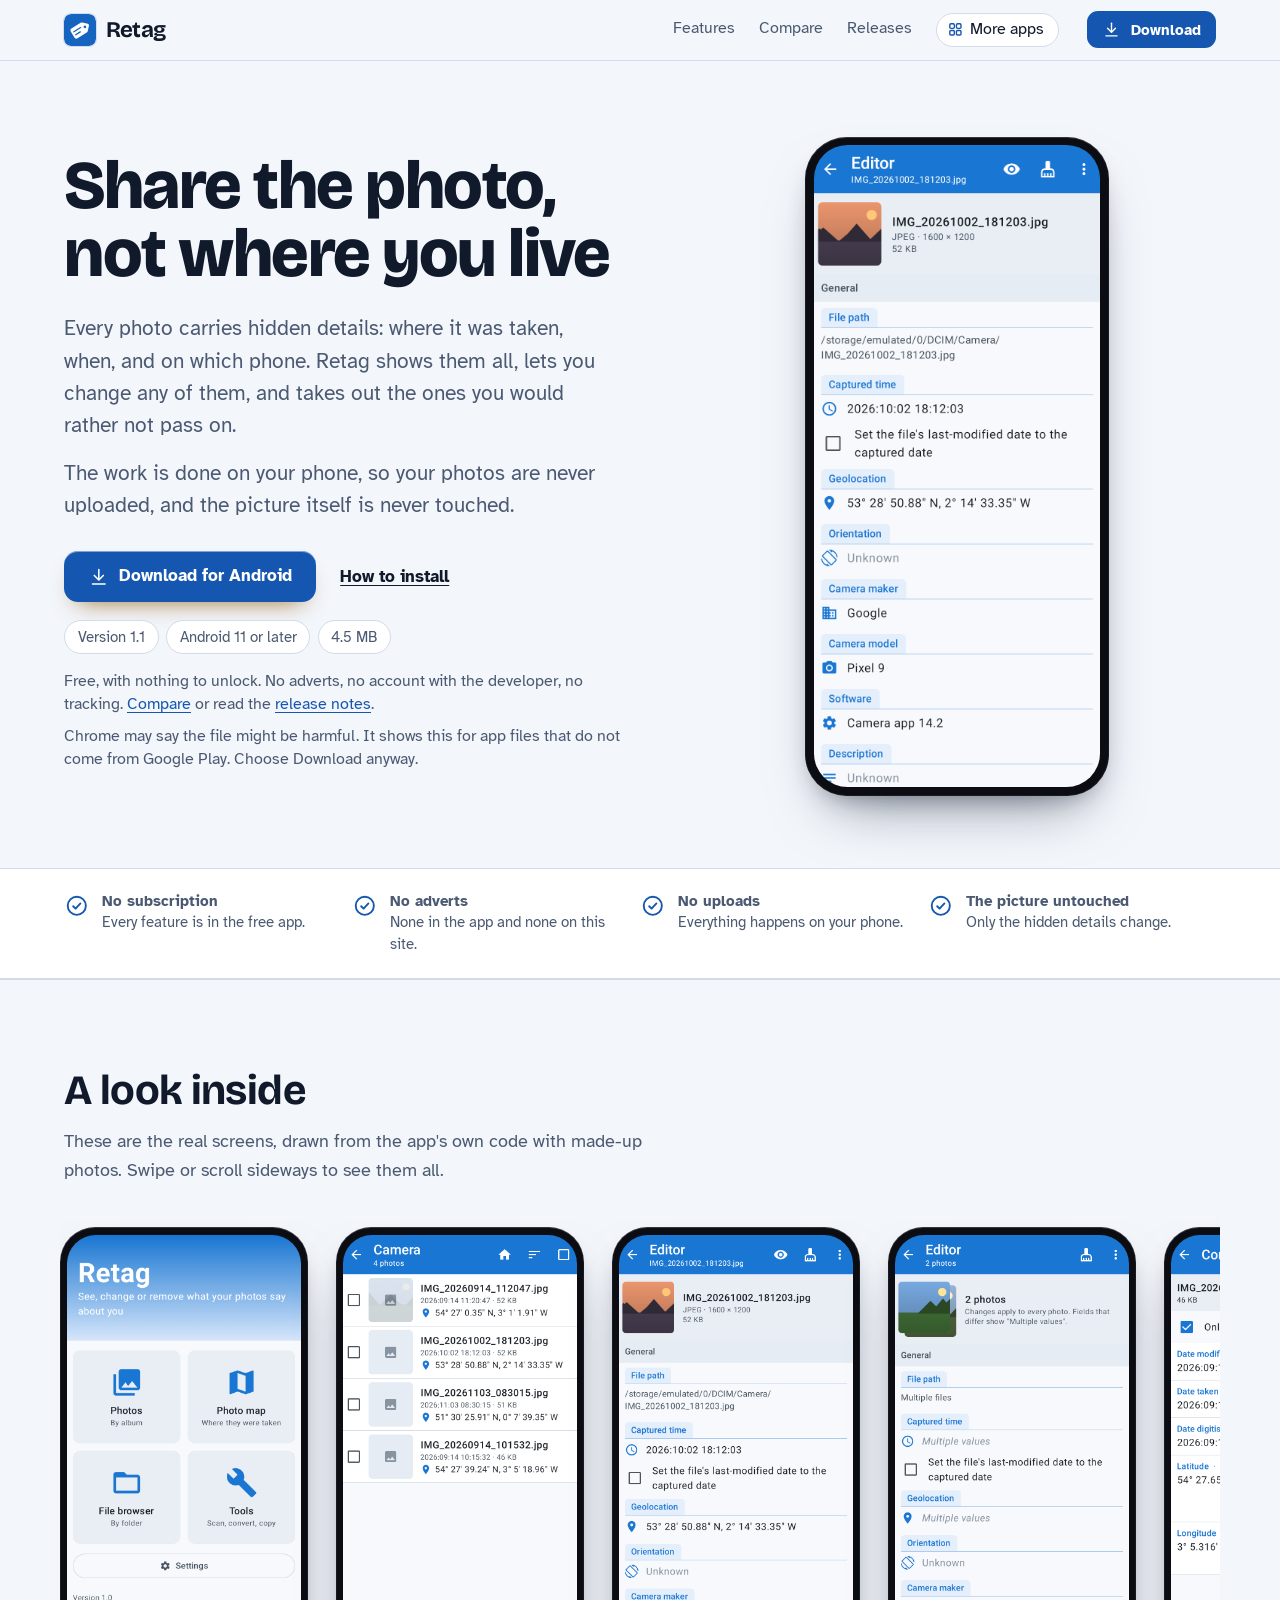
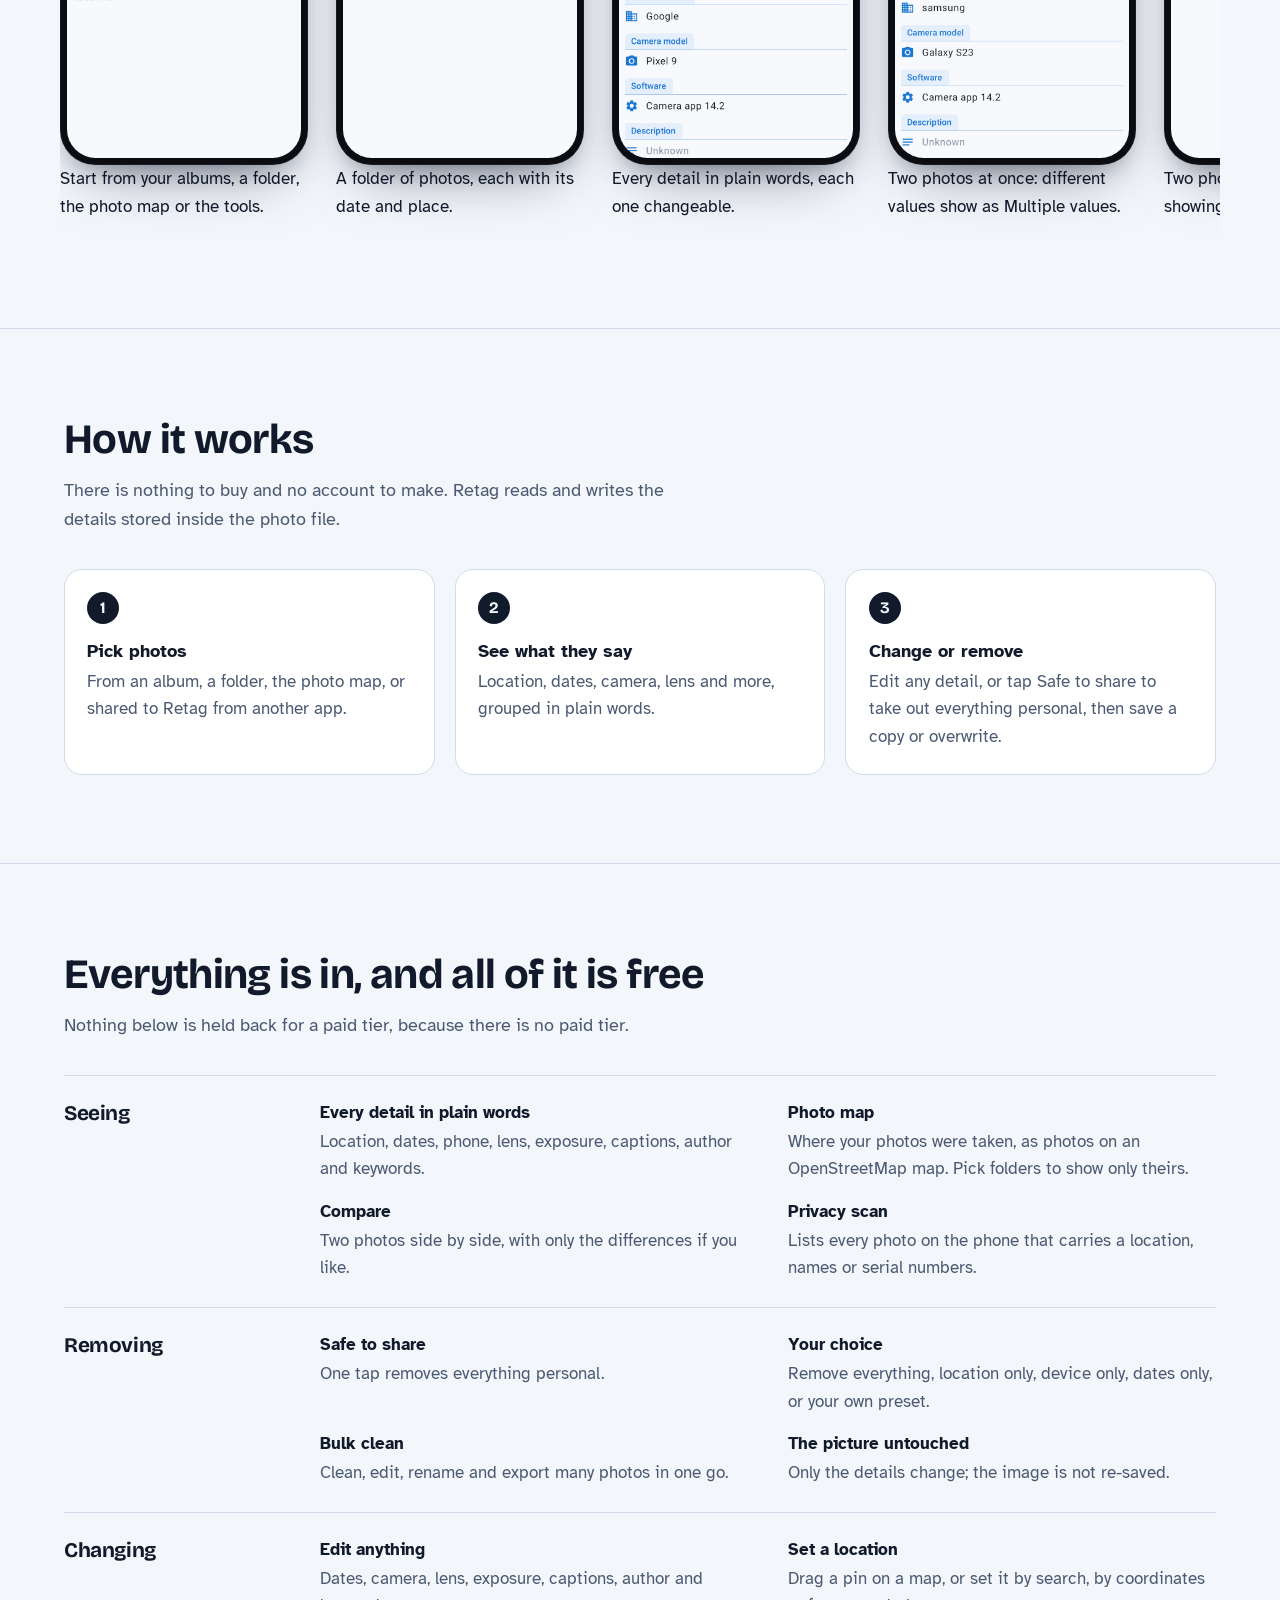
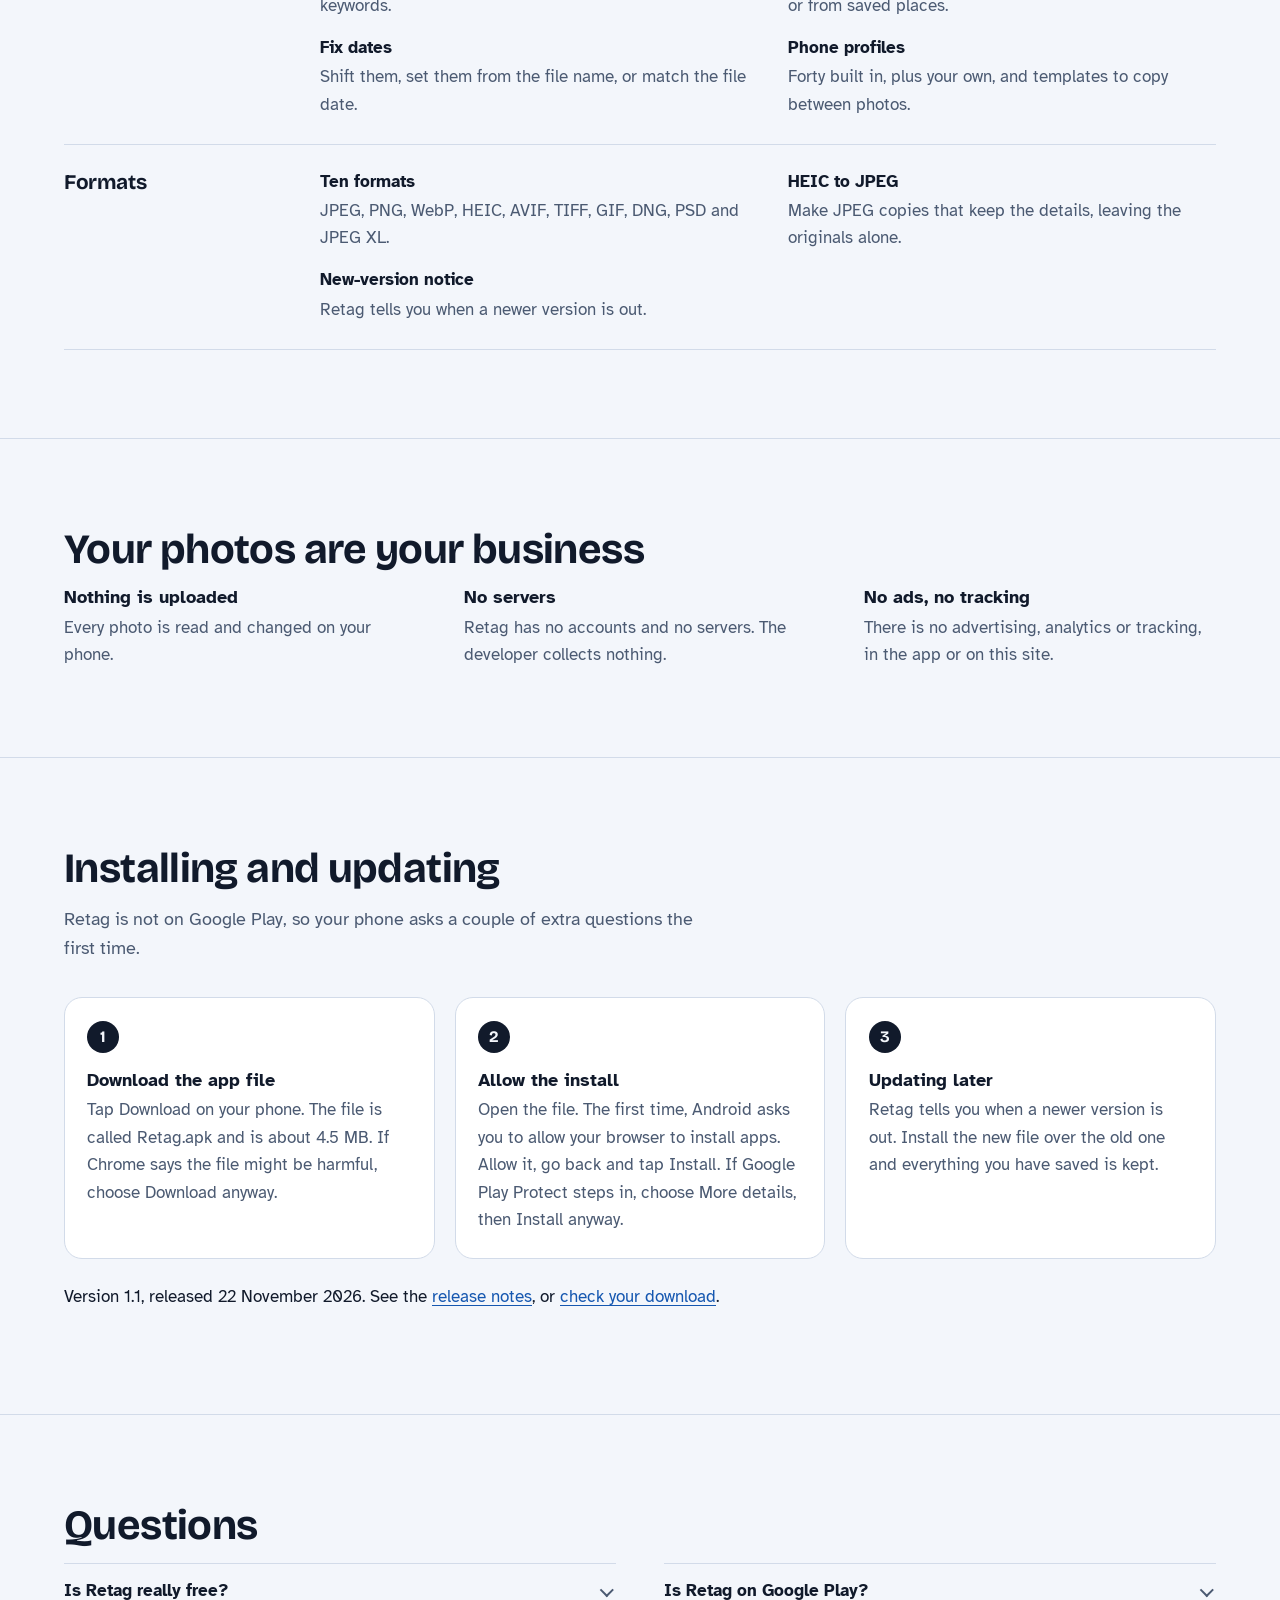
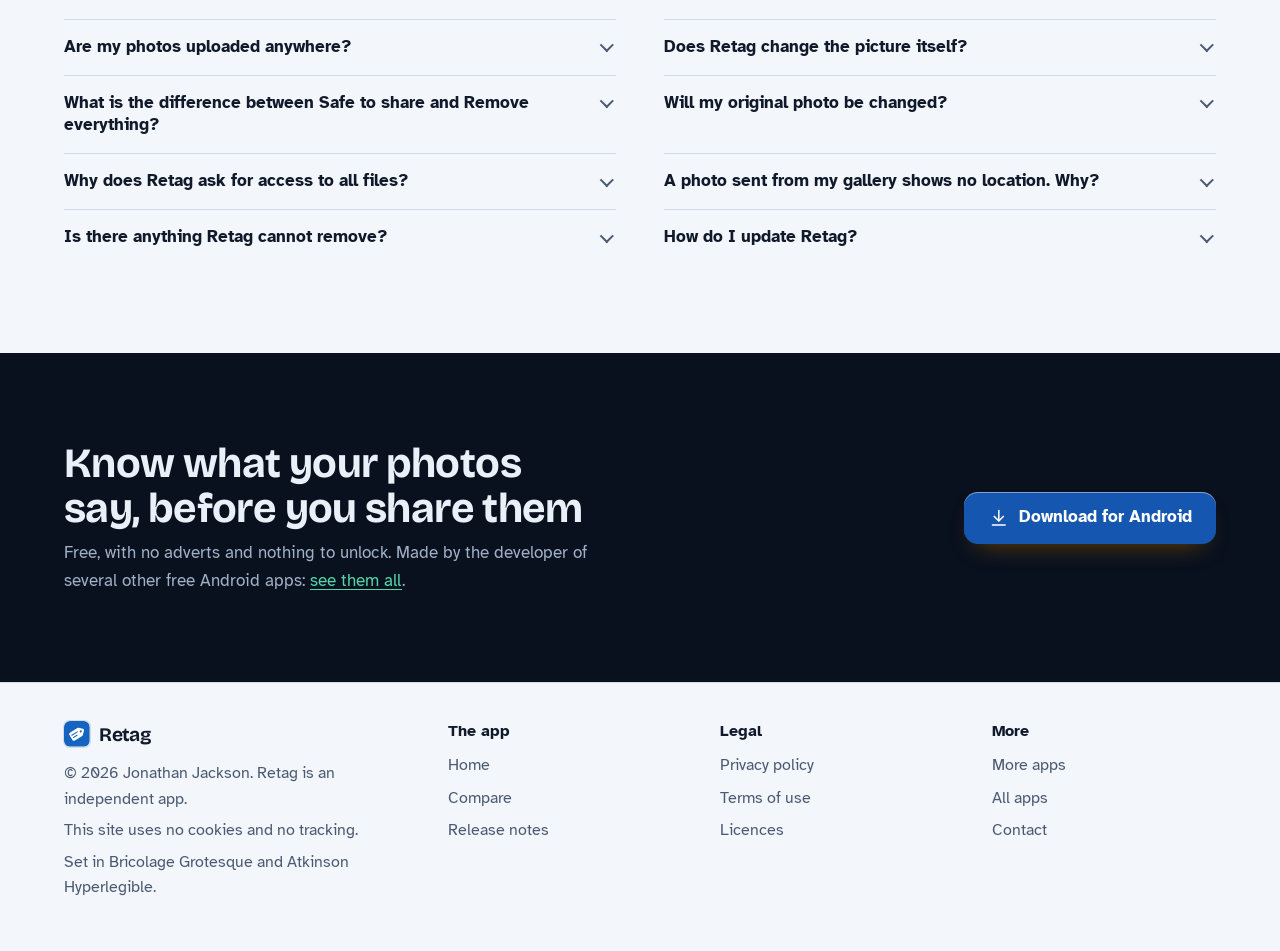
==== commit 7e42bdcc: "Retag 1.1: release notes, version and checksum" ====
--- a/index.html
+++ b/index.html
@@ -28,7 +28,7 @@
 <link rel="stylesheet" href="./assets/house.css?v=1">
 <link rel="stylesheet" href="./assets/apps-list.css?v=1">
 <script src="./assets/apps-list.js?v=1" defer></script>
-<script type="application/ld+json">{"@context":"https://schema.org","@type":"SoftwareApplication","name":"Retag","url":"https://customgpter.github.io/retag/","description":"Retag is a free Android app that shows the hidden details in a photo, where, when and on which phone it was taken, and lets you change or remove them before you share. No adverts, no uploads.","applicationCategory":"PhotographyApplication","operatingSystem":"Android 11 or later","softwareVersion":"1.0","downloadUrl":"https://github.com/CustomGPTer/retag/releases/latest/download/Retag.apk","releaseNotes":"https://customgpter.github.io/retag/releases.html","offers":{"@type":"Offer","price":"0","priceCurrency":"GBP"},"inLanguage":"en-GB","image":"https://customgpter.github.io/retag/assets/og.png","featureList":["Every detail in plain words","Photo map","Compare","Privacy scan","Safe to share","Your choice","Bulk clean","The picture untouched","Edit anything","Set a location","Fix dates","Phone profiles"],"author":{"@type":"Person","name":"Jonathan Jackson"}}</script>
+<script type="application/ld+json">{"@context":"https://schema.org","@type":"SoftwareApplication","name":"Retag","url":"https://customgpter.github.io/retag/","description":"Retag is a free Android app that shows the hidden details in a photo, where, when and on which phone it was taken, and lets you change or remove them before you share. No adverts, no uploads.","applicationCategory":"PhotographyApplication","operatingSystem":"Android 11 or later","softwareVersion":"1.1","downloadUrl":"https://github.com/CustomGPTer/retag/releases/latest/download/Retag.apk","releaseNotes":"https://customgpter.github.io/retag/releases.html","offers":{"@type":"Offer","price":"0","priceCurrency":"GBP"},"inLanguage":"en-GB","image":"https://customgpter.github.io/retag/assets/og.png","featureList":["Every detail in plain words","Photo map","Compare","Privacy scan","Safe to share","Your choice","Bulk clean","The picture untouched","Edit anything","Set a location","Fix dates","Phone profiles"],"author":{"@type":"Person","name":"Jonathan Jackson"}}</script>
 <script type="application/ld+json">{"@context":"https://schema.org","@type":"FAQPage","mainEntity":[{"@type":"Question","name":"Is Retag really free?","acceptedAnswer":{"@type":"Answer","text":"Yes. There is no paid version, no subscription and no adverts, and nothing in the app is locked. See the comparison."}},{"@type":"Question","name":"Is Retag on Google Play?","acceptedAnswer":{"@type":"Answer","text":"No. Retag is a personal project and is downloaded from this site as an Android app file. It needs Android 11 or later, which covers almost every phone sold in recent years."}},{"@type":"Question","name":"Are my photos uploaded anywhere?","acceptedAnswer":{"@type":"Answer","text":"No. Retag reads and changes photos on your phone, and it has no servers. It uses the internet only to show the map, to look up a place or a height when you ask it to, and to check for a newer version. The detail is in the privacy policy."}},{"@type":"Question","name":"Does Retag change the picture itself?","acceptedAnswer":{"@type":"Answer","text":"No. It changes only the details stored alongside the picture. The picture is never recompressed, so nothing is lost in quality. The one exception is the HEIC to JPEG converter, which makes a new JPEG and leaves the original as it was."}},{"@type":"Question","name":"What is the difference between Safe to share and Remove everything?","acceptedAnswer":{"@type":"Answer","text":"Safe to share removes everything personal but keeps two things a photo needs in order to look right: which way up it is, and its colour profile. Remove everything takes those as well, so a photo taken sideways may then show sideways."}},{"@type":"Question","name":"Will my original photo be changed?","acceptedAnswer":{"@type":"Answer","text":"Not unless you ask. Retag saves a changed copy in Pictures/Retag and leaves the original alone. A switch in Settings makes it change the original instead, and you can undo that straight afterwards."}},{"@type":"Question","name":"Why does Retag ask for access to all files?","acceptedAnswer":{"@type":"Answer","text":"Retag changes photo files where they are, in whichever folder they are kept. Android lets an app do that only with this permission. Retag uses it to list your folders and to read and rewrite pictures, and for nothing else."}},{"@type":"Question","name":"A photo sent from my gallery shows no location. Why?","acceptedAnswer":{"@type":"Answer","text":"Some gallery apps take the location out when they pass a photo to another app. Open the photo from inside Retag instead, using Photos or File browser, and everything in it is shown."}},{"@type":"Question","name":"Is there anything Retag cannot remove?","acceptedAnswer":{"@type":"Answer","text":"Retag clears what is written in the file around the picture. It does not alter the picture, so anything you can see in it stays, as does any mark woven into the picture itself. HEIC and AVIF files keep some built-in extras, and camera RAW files keep their make and model so that they still open properly. The limits are set out on the compare page."}},{"@type":"Question","name":"How do I update Retag?","acceptedAnswer":{"@type":"Answer","text":"Retag tells you when it opens if a newer version is out. Download it from this site and install it over the one you have. Your settings, saved places, presets and templates are kept."}}]}</script>
 </head>
 <body>
@@ -48,7 +48,7 @@
 <p class="lede">Every photo carries hidden details: where it was taken, when, and on which phone. Retag shows them all, lets you change any of them, and takes out the ones you would rather not pass on.</p><p class="lede">The work is done on your phone, so your photos are never uploaded, and the picture itself is never touched.</p>
 
 <p class="get" id="download"><a class="button" href="https://github.com/CustomGPTer/retag/releases/latest/download/Retag.apk"><svg class="ico" viewBox="0 0 24 24" aria-hidden="true"><path d="M12 4v11"/><path d="M7 10.5l5 5 5-5"/><path d="M5 20h14"/></svg>Download for Android</a><a class="aside" href="#install">How to install</a></p>
-<ul class="pills"><li>Version 1.0</li><li>Android 11 or later</li><li>4.5 MB</li></ul>
+<ul class="pills"><li>Version 1.1</li><li>Android 11 or later</li><li>4.5 MB</li></ul>
 <p class="facts">Free, with nothing to unlock. No adverts, no account with the developer, no tracking. <a href="compare.html">Compare</a> or read the <a href="releases.html">release notes</a>.</p>
 <p class="facts">Chrome may say the file might be harmful. It shows this for app files that do not come from Google Play. Choose Download anyway.</p>
 </div>
@@ -80,7 +80,7 @@
 <div class="wrap">
 <h2 id="features-h">Everything is in, and all of it is free</h2>
 <p class="intro">Nothing below is held back for a paid tier, because there is no paid tier.</p>
-<div class="groups"><div class="group"><h3>Seeing</h3><dl><div><dt>Every detail in plain words</dt><dd>Location, dates, phone, lens, exposure, captions, author and keywords.</dd></div><div><dt>Photo map</dt><dd>Where your photos were taken, on an OpenStreetMap map.</dd></div><div><dt>Compare</dt><dd>Two photos side by side, with only the differences if you like.</dd></div><div><dt>Privacy scan</dt><dd>Lists every photo on the phone that carries a location, names or serial numbers.</dd></div></dl></div><div class="group"><h3>Removing</h3><dl><div><dt>Safe to share</dt><dd>One tap removes everything personal.</dd></div><div><dt>Your choice</dt><dd>Remove everything, location only, device only, dates only, or your own preset.</dd></div><div><dt>Bulk clean</dt><dd>Clean, edit, rename and export many photos in one go.</dd></div><div><dt>The picture untouched</dt><dd>Only the details change; the image is not re-saved.</dd></div></dl></div><div class="group"><h3>Changing</h3><dl><div><dt>Edit anything</dt><dd>Dates, camera, lens, exposure, captions, author and keywords.</dd></div><div><dt>Set a location</dt><dd>On a map, by search, by coordinates or from saved places.</dd></div><div><dt>Fix dates</dt><dd>Shift them, set them from the file name, or match the file date.</dd></div><div><dt>Phone profiles</dt><dd>Forty built in, plus your own, and templates to copy between photos.</dd></div></dl></div><div class="group"><h3>Formats</h3><dl><div><dt>Ten formats</dt><dd>JPEG, PNG, WebP, HEIC, AVIF, TIFF, GIF, DNG, PSD and JPEG XL.</dd></div><div><dt>HEIC to JPEG</dt><dd>Make JPEG copies that keep the details, leaving the originals alone.</dd></div><div><dt>New-version notice</dt><dd>Retag tells you when a newer version is out.</dd></div></dl></div></div>
+<div class="groups"><div class="group"><h3>Seeing</h3><dl><div><dt>Every detail in plain words</dt><dd>Location, dates, phone, lens, exposure, captions, author and keywords.</dd></div><div><dt>Photo map</dt><dd>Where your photos were taken, as photos on an OpenStreetMap map. Pick folders to show only theirs.</dd></div><div><dt>Compare</dt><dd>Two photos side by side, with only the differences if you like.</dd></div><div><dt>Privacy scan</dt><dd>Lists every photo on the phone that carries a location, names or serial numbers.</dd></div></dl></div><div class="group"><h3>Removing</h3><dl><div><dt>Safe to share</dt><dd>One tap removes everything personal.</dd></div><div><dt>Your choice</dt><dd>Remove everything, location only, device only, dates only, or your own preset.</dd></div><div><dt>Bulk clean</dt><dd>Clean, edit, rename and export many photos in one go.</dd></div><div><dt>The picture untouched</dt><dd>Only the details change; the image is not re-saved.</dd></div></dl></div><div class="group"><h3>Changing</h3><dl><div><dt>Edit anything</dt><dd>Dates, camera, lens, exposure, captions, author and keywords.</dd></div><div><dt>Set a location</dt><dd>Drag a pin on a map, or set it by search, by coordinates or from saved places.</dd></div><div><dt>Fix dates</dt><dd>Shift them, set them from the file name, or match the file date.</dd></div><div><dt>Phone profiles</dt><dd>Forty built in, plus your own, and templates to copy between photos.</dd></div></dl></div><div class="group"><h3>Formats</h3><dl><div><dt>Ten formats</dt><dd>JPEG, PNG, WebP, HEIC, AVIF, TIFF, GIF, DNG, PSD and JPEG XL.</dd></div><div><dt>HEIC to JPEG</dt><dd>Make JPEG copies that keep the details, leaving the originals alone.</dd></div><div><dt>New-version notice</dt><dd>Retag tells you when a newer version is out.</dd></div></dl></div></div>
 </div>
 </section>
 
@@ -96,7 +96,7 @@
 <h2 id="install-h">Installing and updating</h2>
 <p class="intro">Retag is not on Google Play, so your phone asks a couple of extra questions the first time.</p>
 <ol class="steps"><li><h3>Download the app file</h3><p>Tap Download on your phone. The file is called Retag.apk and is about 4.5 MB. If Chrome says the file might be harmful, choose Download anyway.</p></li><li><h3>Allow the install</h3><p>Open the file. The first time, Android asks you to allow your browser to install apps. Allow it, go back and tap Install. If Google Play Protect steps in, choose More details, then Install anyway.</p></li><li><h3>Updating later</h3><p>Retag tells you when a newer version is out. Install the new file over the old one and everything you have saved is kept.</p></li></ol>
-<p class="after-table">Version 1.0, released 15 November 2026. See the <a href="releases.html">release notes</a>, or <a href="releases.html#checking">check your download</a>.</p>
+<p class="after-table">Version 1.1, released 22 November 2026. See the <a href="releases.html">release notes</a>, or <a href="releases.html#checking">check your download</a>.</p>
 </div>
 </section>
 
